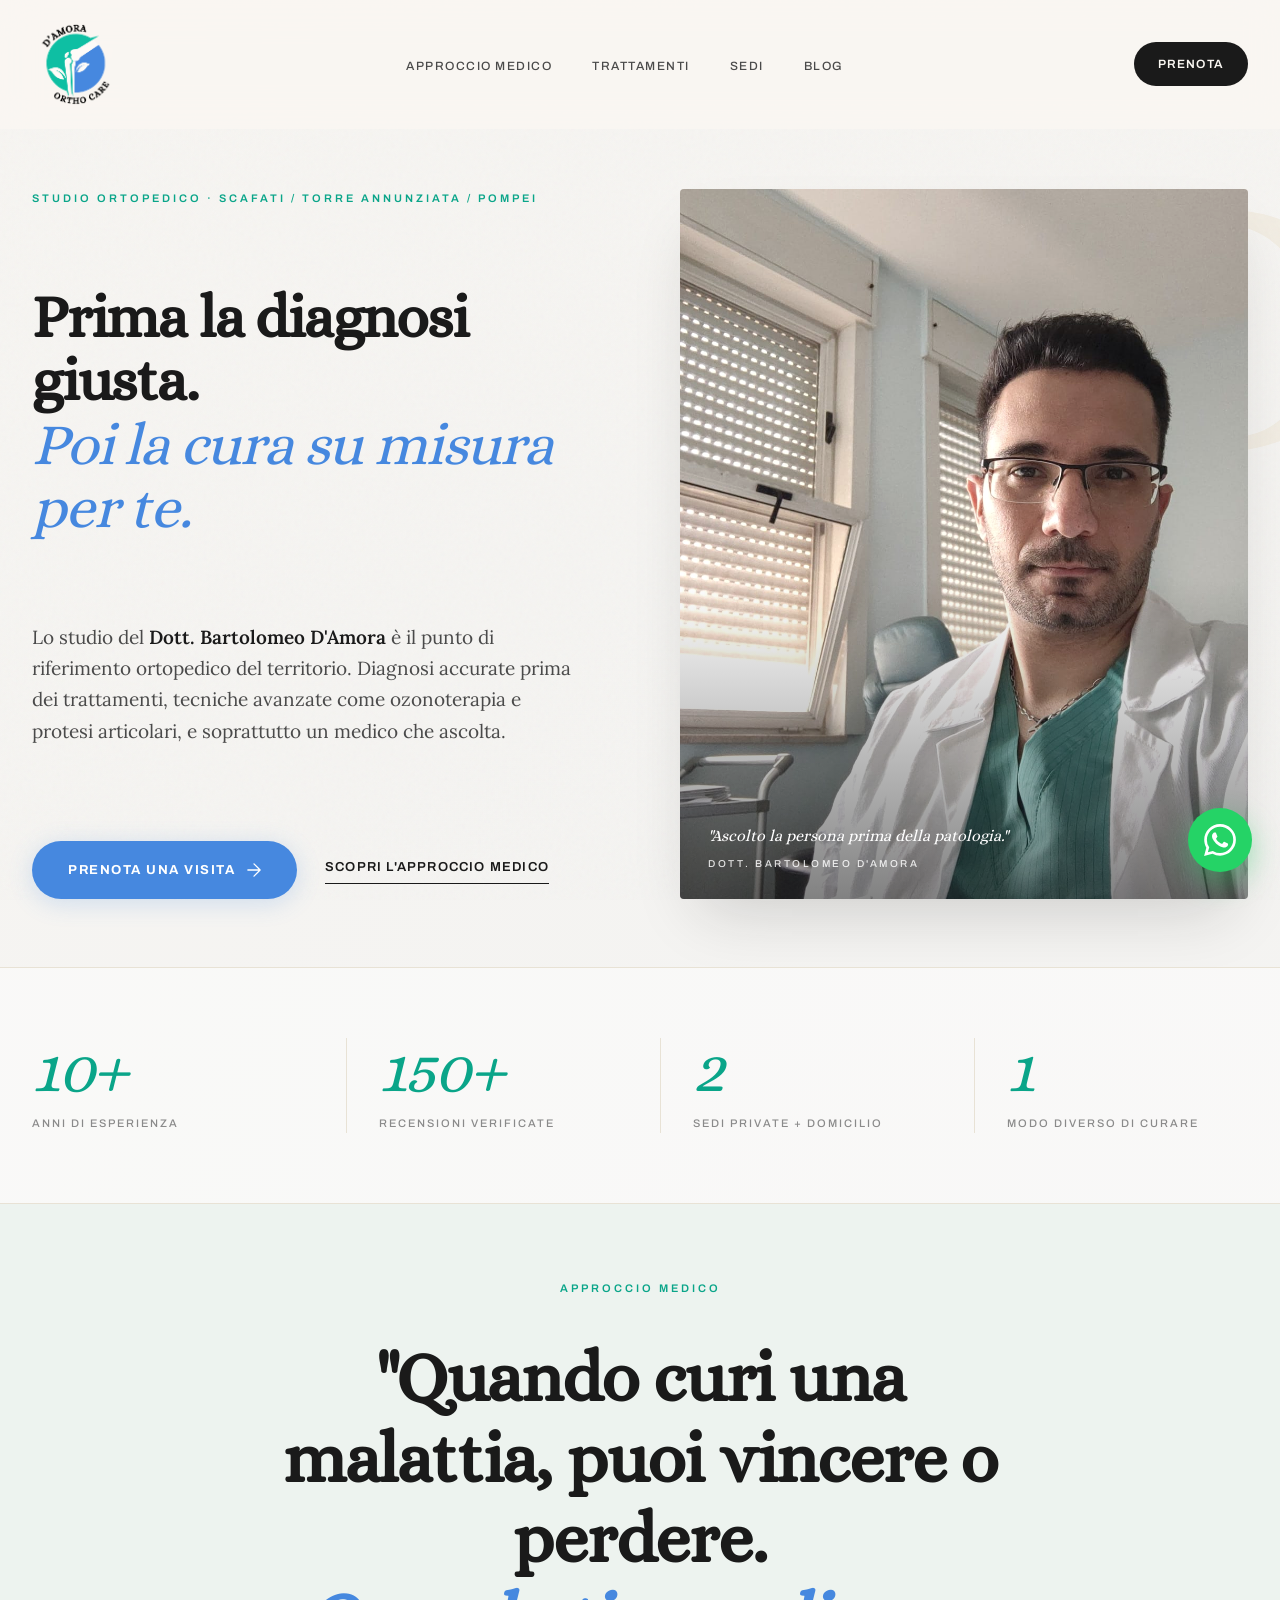
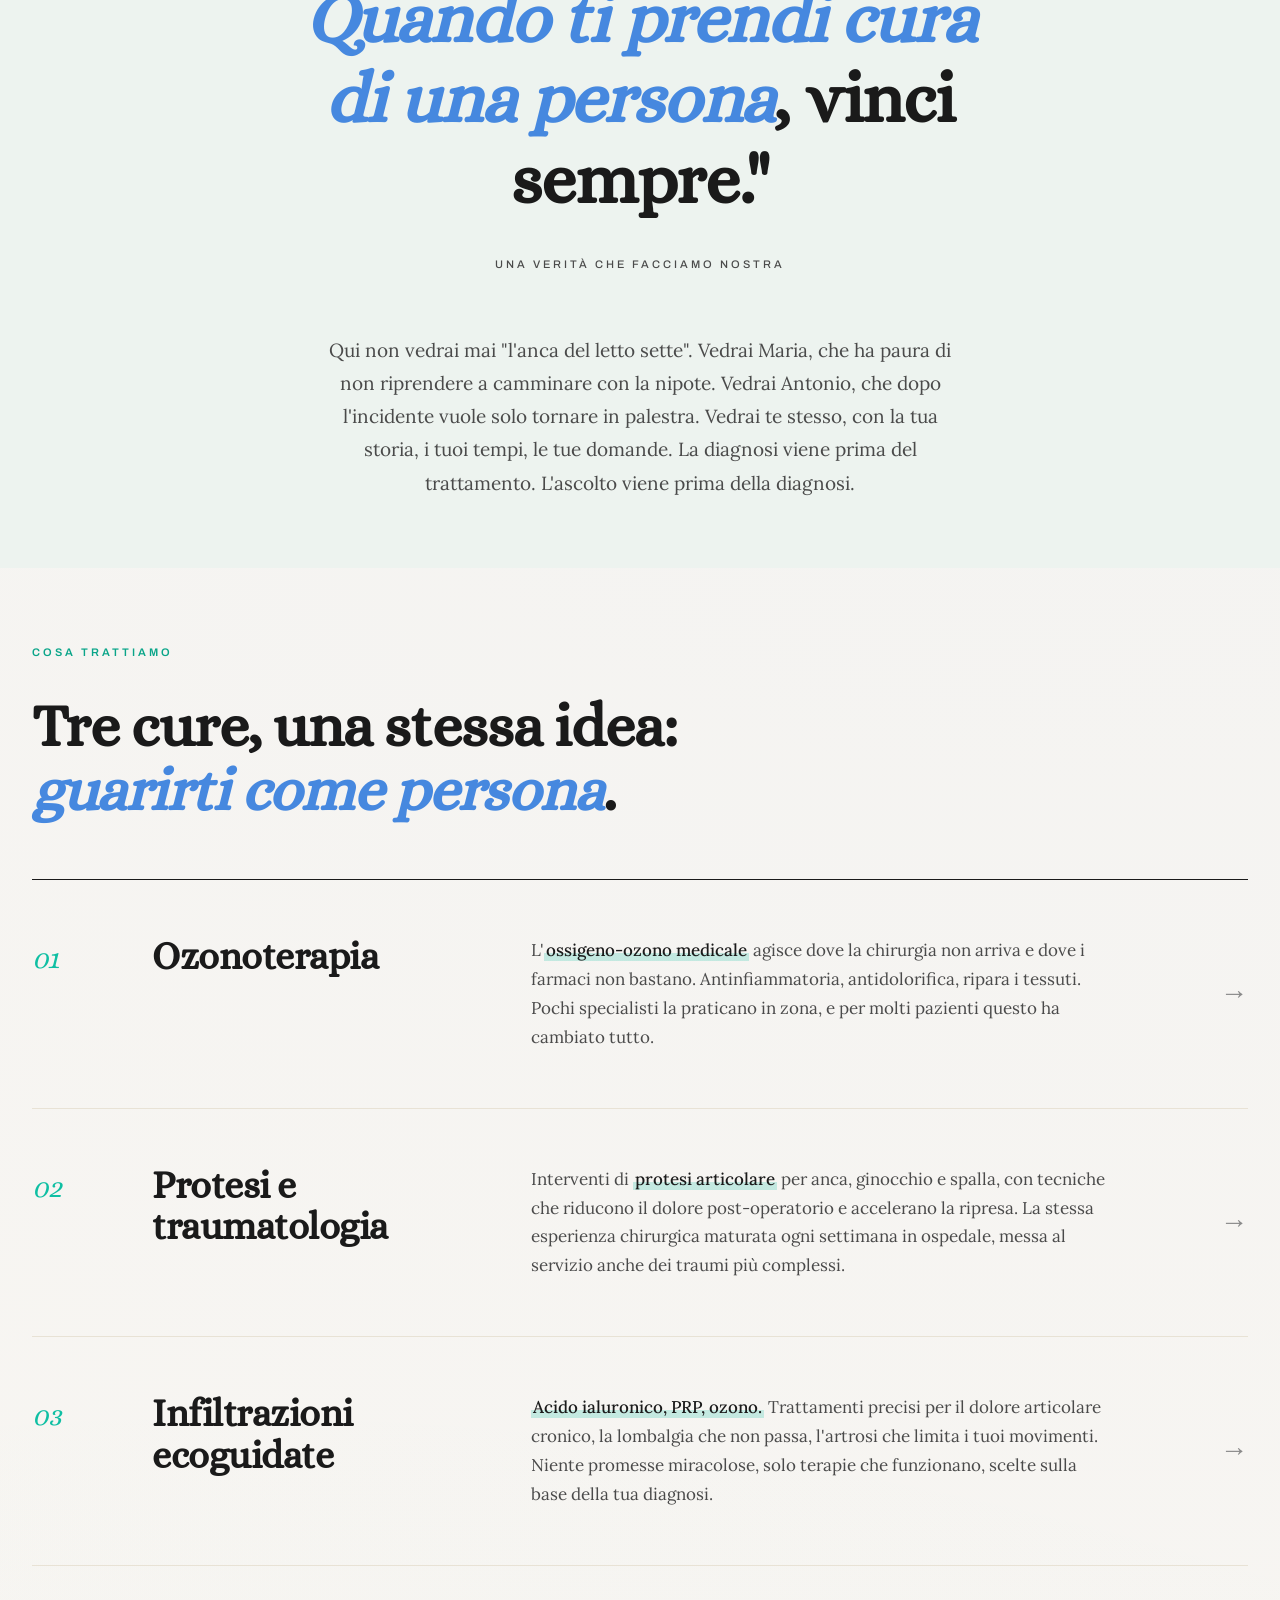
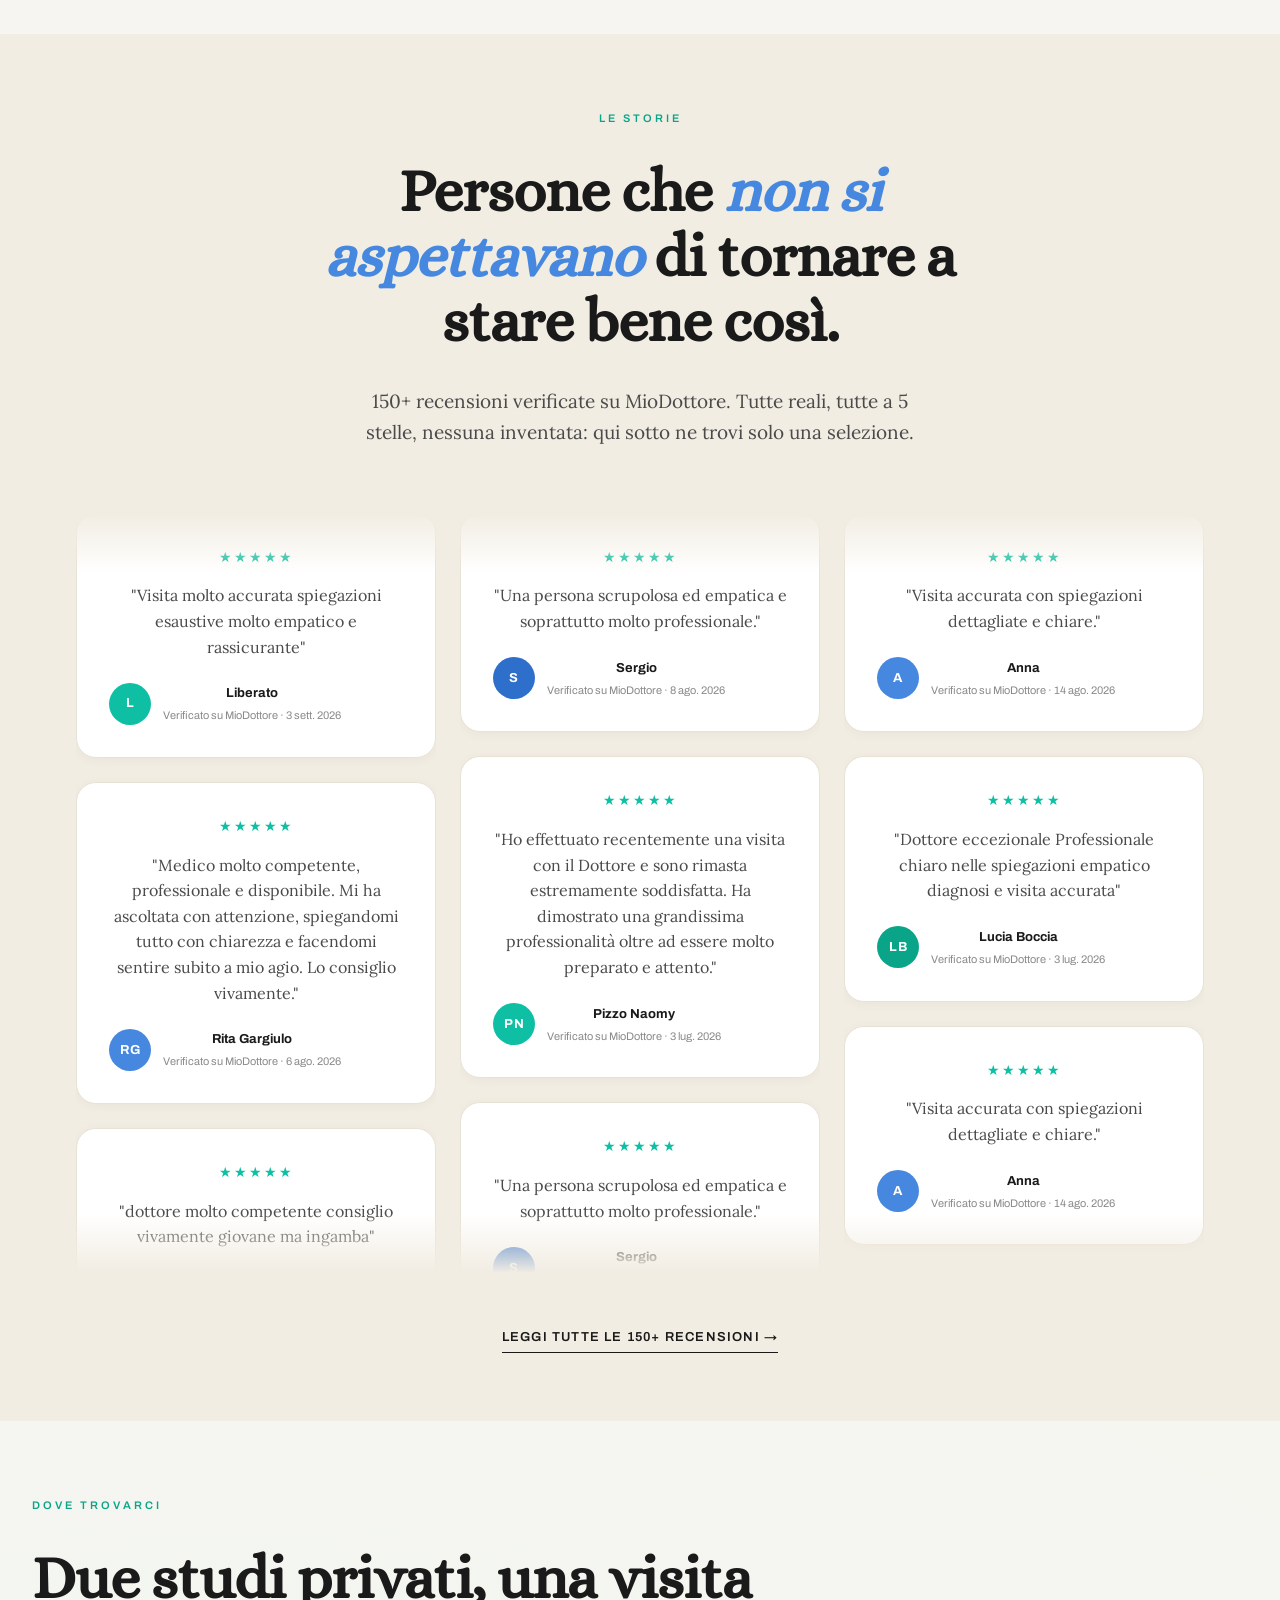
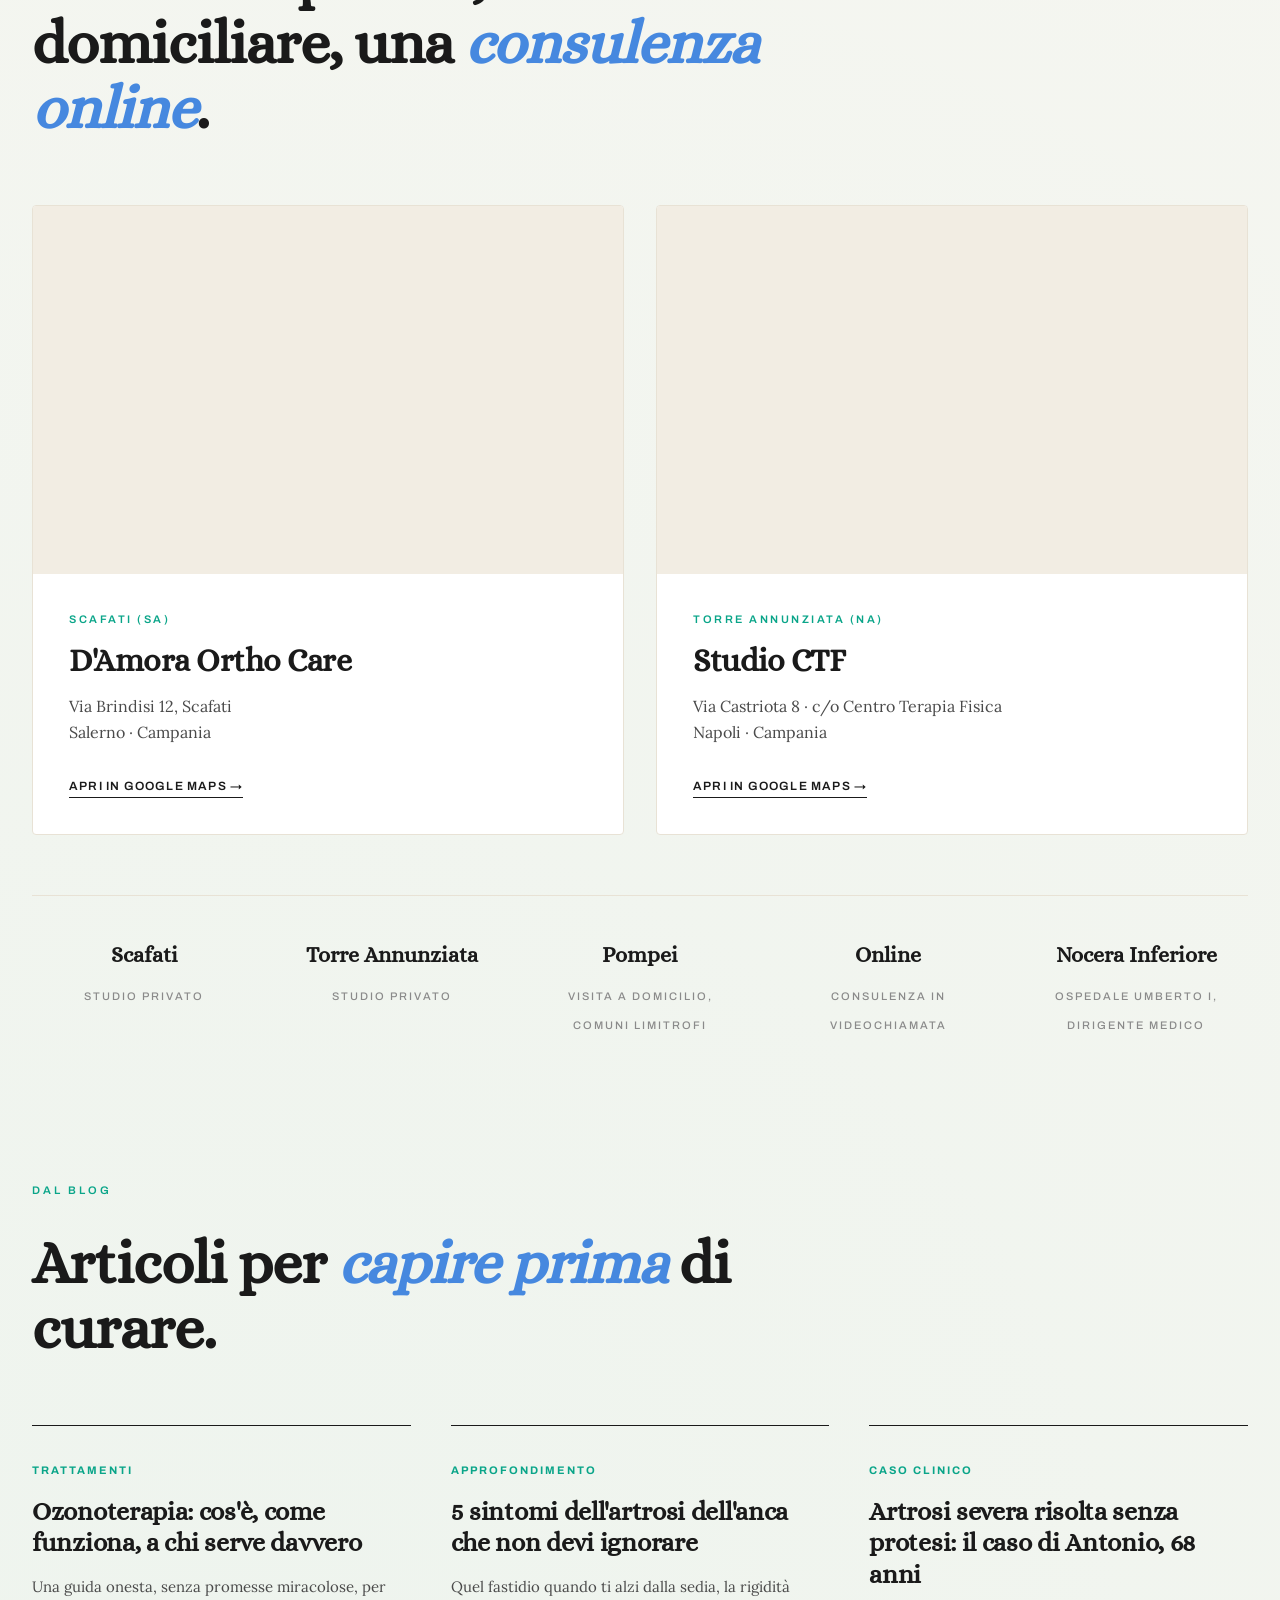
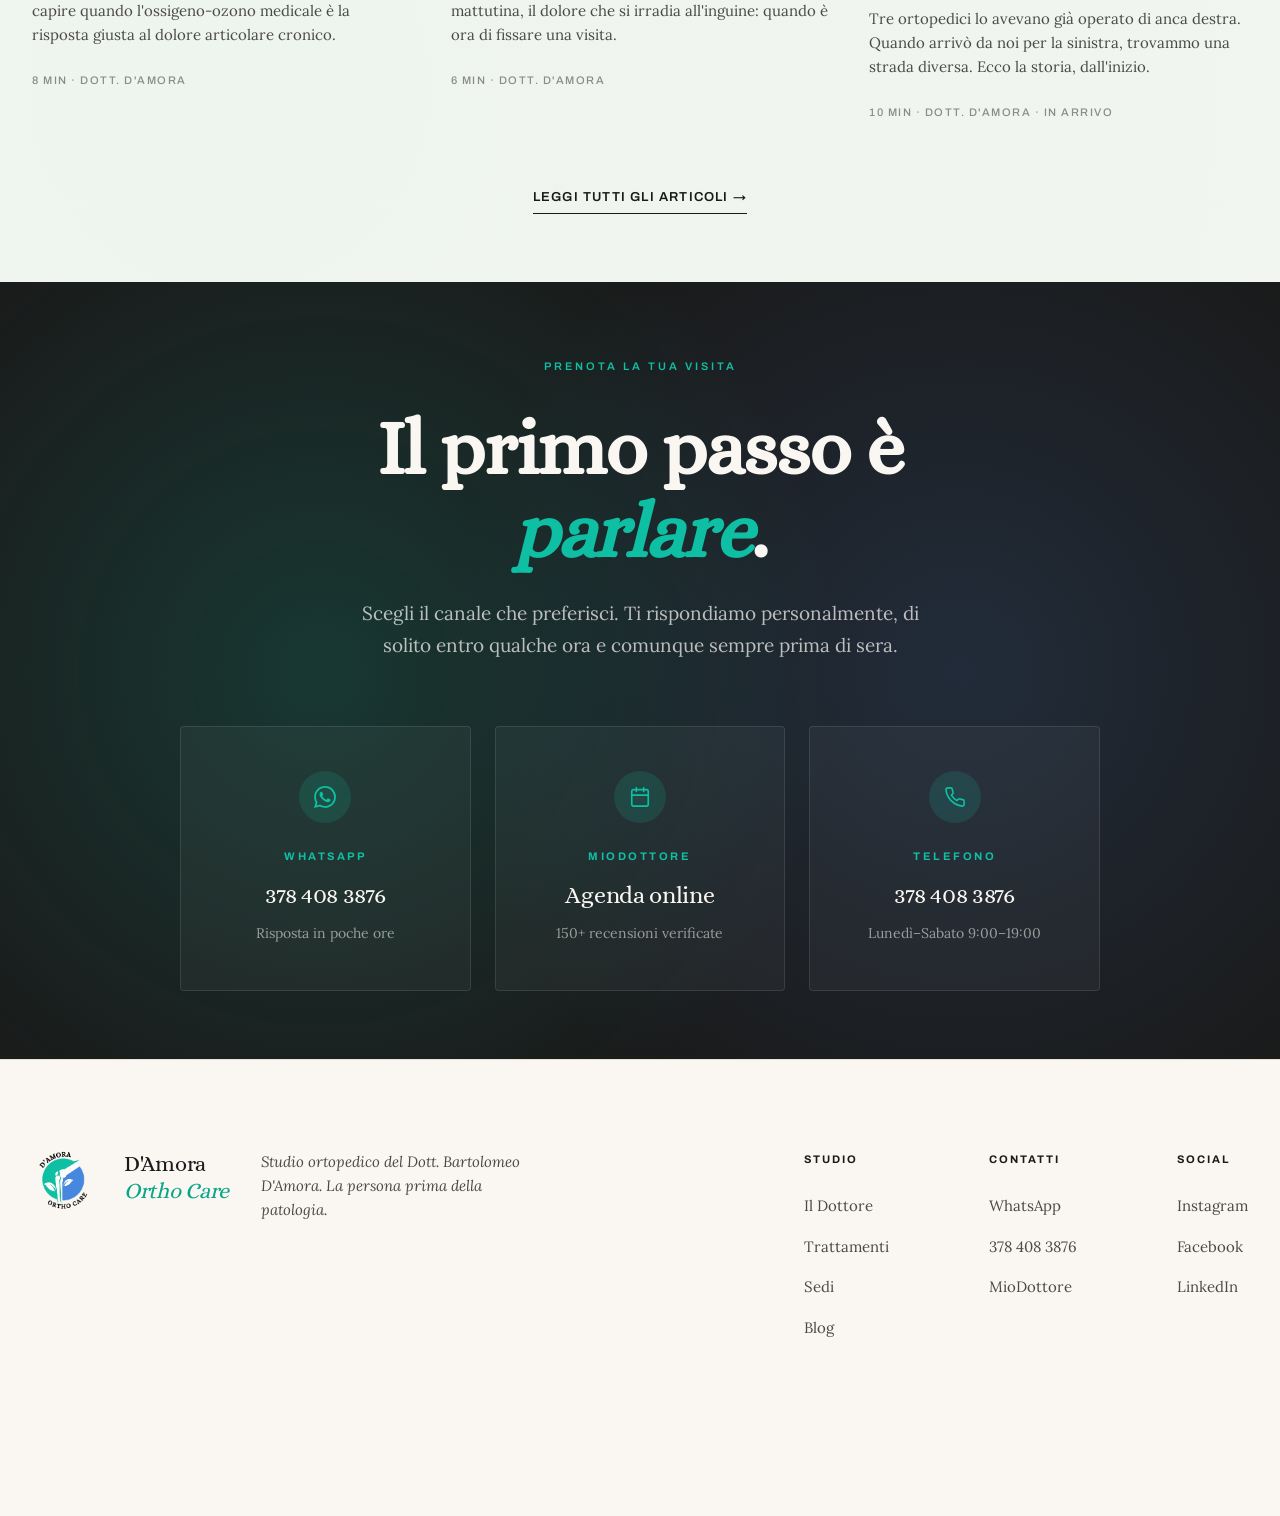
==== index.html @ 082de371 "Pubblica sito D'Amora Ortho Care" ====
<!DOCTYPE html>
<html lang="it">
<head>
<meta charset="UTF-8">
<meta name="viewport" content="width=device-width, initial-scale=1.0">
<title>D'Amora Ortho Care - Studio Ortopedico Dott. Bartolomeo D'Amora</title>
<meta name="description" content="Studio ortopedico del Dott. Bartolomeo D'Amora. Ozonoterapia, protesi articolari, traumatologia, infiltrazioni. Scafati, Torre Annunziata, Pompei. Prima la diagnosi giusta, poi la cura su misura per te.">
<link rel="icon" type="image/png" href="assets/logo.png">
<link rel="apple-touch-icon" href="assets/logo.png">
<link rel="preconnect" href="https://fonts.googleapis.com">
<link rel="preconnect" href="https://fonts.gstatic.com" crossorigin>
<link href="https://fonts.googleapis.com/css2?family=Alice&family=Archivo:wght@400;500;600;700;800&family=Lora:ital,wght@0,400;0,500;0,600;1,400;1,500&display=swap" rel="stylesheet">
<link rel="stylesheet" href="assets/style.css">
</head>
<body>

<!-- =============== NAVIGATION =============== -->
<nav class="nav" id="nav">
  <div class="nav-inner">
    <a href="#" class="brand">
      <img src="assets/logo.png" alt="D'Amora Ortho Care">
    </a>
    <ul class="nav-links">
      <li><a href="#filosofia">Approccio Medico</a></li>
      <li><a href="#trattamenti">Trattamenti</a></li>
      <li><a href="#sedi">Sedi</a></li>
      <li><a href="blog/index.html">Blog</a></li>
    </ul>
    <a href="#prenota" class="nav-cta">Prenota</a>
  </div>
</nav>

<!-- =============== HERO =============== -->
<section class="hero">
  <div class="hero-mark" aria-hidden="true">D</div>
  <div class="container">
    <div class="hero-grid">
      <div class="hero-content">
        <div class="kicker">Studio Ortopedico · Scafati / Torre Annunziata / Pompei</div>
        <h1 class="hero-claim">Prima la diagnosi giusta.<br><em>Poi la cura su misura<br>per te.</em></h1>
        <p class="hero-intro">Lo studio del <strong>Dott. Bartolomeo D'Amora</strong> è il punto di riferimento ortopedico del territorio. Diagnosi accurate prima dei trattamenti, tecniche avanzate come ozonoterapia e protesi articolari, e soprattutto un medico che ascolta.</p>
        <div class="hero-actions">
          <a href="#prenota" class="btn-primary">
            Prenota una visita
            <svg width="14" height="14" viewBox="0 0 16 16" fill="none" aria-hidden="true">
              <path d="M1 8h14M15 8l-7-7M15 8l-7 7" stroke="currentColor" stroke-width="1.5" stroke-linecap="round" stroke-linejoin="round"/>
            </svg>
          </a>
          <a href="#filosofia" class="btn-secondary">Scopri l'approccio medico</a>
        </div>
      </div>
      <div class="hero-portrait">
        <img src="assets/dottore.png" alt="Dott. Bartolomeo D'Amora" loading="eager">
        <div class="hero-portrait-caption">
          "Ascolto la persona prima della patologia."
          <small>Dott. Bartolomeo D'Amora</small>
        </div>
      </div>
    </div>
  </div>
</section>

<!-- =============== NUMBERS =============== -->
<div class="numbers">
  <div class="container">
    <div class="numbers-grid">
      <div class="number-item">
        <div class="number-value"><em>10+</em></div>
        <div class="number-label">Anni di esperienza</div>
      </div>
      <div class="number-item">
        <div class="number-value"><em>150+</em></div>
        <div class="number-label">Recensioni verificate</div>
      </div>
      <div class="number-item">
        <div class="number-value"><em>2</em></div>
        <div class="number-label">Sedi private + domicilio</div>
      </div>
      <div class="number-item">
        <div class="number-value"><em>1</em></div>
        <div class="number-label">Modo diverso di curare</div>
      </div>
    </div>
  </div>
</div>

<!-- =============== FILOSOFIA =============== -->
<section class="filosofia" id="filosofia">
  <div class="container">
    <div class="kicker">Approccio Medico</div>
    <h2 class="filosofia-quote">"Quando curi una malattia, puoi vincere o perdere.<br><em>Quando ti prendi cura di una persona</em>, vinci sempre."</h2>
    <div class="filosofia-attr">una verità che facciamo nostra</div>
    <p class="filosofia-text">Qui non vedrai mai "l'anca del letto sette". Vedrai Maria, che ha paura di non riprendere a camminare con la nipote. Vedrai Antonio, che dopo l'incidente vuole solo tornare in palestra. Vedrai te stesso, con la tua storia, i tuoi tempi, le tue domande. La diagnosi viene prima del trattamento. L'ascolto viene prima della diagnosi.</p>
  </div>
</section>

<!-- =============== TRATTAMENTI =============== -->
<section id="trattamenti">
  <div class="container">
    <div class="kicker">Cosa trattiamo</div>
    <h2 class="section-title">Tre cure, una stessa idea: <em>guarirti come persona</em>.</h2>

    <div class="treatments-list">
      <a href="#prenota" class="treatment-item">
        <div class="treatment-num">01</div>
        <h3 class="treatment-title">Ozonoterapia</h3>
        <div class="treatment-desc">L'<strong>ossigeno-ozono medicale</strong> agisce dove la chirurgia non arriva e dove i farmaci non bastano. Antinfiammatoria, antidolorifica, ripara i tessuti. Pochi specialisti la praticano in zona, e per molti pazienti questo ha cambiato tutto.</div>
        <div class="treatment-arrow">→</div>
      </a>
      <a href="#prenota" class="treatment-item">
        <div class="treatment-num">02</div>
        <h3 class="treatment-title">Protesi e traumatologia</h3>
        <div class="treatment-desc">Interventi di <strong>protesi articolare</strong> per anca, ginocchio e spalla, con tecniche che riducono il dolore post-operatorio e accelerano la ripresa. La stessa esperienza chirurgica maturata ogni settimana in ospedale, messa al servizio anche dei traumi più complessi.</div>
        <div class="treatment-arrow">→</div>
      </a>
      <a href="#prenota" class="treatment-item">
        <div class="treatment-num">03</div>
        <h3 class="treatment-title">Infiltrazioni ecoguidate</h3>
        <div class="treatment-desc"><strong>Acido ialuronico, PRP, ozono.</strong> Trattamenti precisi per il dolore articolare cronico, la lombalgia che non passa, l'artrosi che limita i tuoi movimenti. Niente promesse miracolose, solo terapie che funzionano, scelte sulla base della tua diagnosi.</div>
        <div class="treatment-arrow">→</div>
      </a>
    </div>
  </div>
</section>

<!-- =============== TESTIMONIANZE V2 =============== -->
<section class="testimonials-v2">
  <div class="container center">
    <div class="kicker">Le storie</div>
    <h2 class="section-title">Persone che <em>non si aspettavano</em> di tornare a stare bene così.</h2>
    <p class="hero-intro" style="max-width: 560px; margin-left: auto; margin-right: auto;">150+ recensioni verificate su MioDottore. Tutte reali, tutte a 5 stelle, nessuna inventata: qui sotto ne trovi solo una selezione.</p>

    <div class="testimonials-v2-grid">
      <div class="testimonial-column">
        <ul class="testimonial-track" style="--ttrack-duration: 32s; list-style: none; margin: 0; padding: 0;">
          <li class="testimonial-card-v2">
            <div class="testimonial-stars">★★★★★</div>
            <p>"Visita molto accurata spiegazioni esaustive molto empatico e rassicurante"</p>
            <div class="testimonial-card-v2-footer">
              <div class="testimonial-avatar-initials avatar-c1">L</div>
              <div>
                <div class="testimonial-card-v2-name">Liberato</div>
                <div class="testimonial-card-v2-meta">Verificato su MioDottore · 3 sett. 2026</div>
              </div>
            </div>
          </li>
          <li class="testimonial-card-v2">
            <div class="testimonial-stars">★★★★★</div>
            <p>"Medico molto competente, professionale e disponibile. Mi ha ascoltata con attenzione, spiegandomi tutto con chiarezza e facendomi sentire subito a mio agio. Lo consiglio vivamente."</p>
            <div class="testimonial-card-v2-footer">
              <div class="testimonial-avatar-initials avatar-c2">RG</div>
              <div>
                <div class="testimonial-card-v2-name">Rita Gargiulo</div>
                <div class="testimonial-card-v2-meta">Verificato su MioDottore · 6 ago. 2026</div>
              </div>
            </div>
          </li>
          <li class="testimonial-card-v2">
            <div class="testimonial-stars">★★★★★</div>
            <p>"dottore molto competente consiglio vivamente giovane ma ingamba"</p>
            <div class="testimonial-card-v2-footer">
              <div class="testimonial-avatar-initials avatar-c3">M</div>
              <div>
                <div class="testimonial-card-v2-name">Mario</div>
                <div class="testimonial-card-v2-meta">Verificato su MioDottore · 4 sett. 2026</div>
              </div>
            </div>
          </li>
          <!-- duplicato per il loop continuo -->
          <li class="testimonial-card-v2" aria-hidden="true">
            <div class="testimonial-stars">★★★★★</div>
            <p>"Visita molto accurata spiegazioni esaustive molto empatico e rassicurante"</p>
            <div class="testimonial-card-v2-footer">
              <div class="testimonial-avatar-initials avatar-c1">L</div>
              <div>
                <div class="testimonial-card-v2-name">Liberato</div>
                <div class="testimonial-card-v2-meta">Verificato su MioDottore · 3 sett. 2026</div>
              </div>
            </div>
          </li>
          <li class="testimonial-card-v2" aria-hidden="true">
            <div class="testimonial-stars">★★★★★</div>
            <p>"Medico molto competente, professionale e disponibile. Mi ha ascoltata con attenzione, spiegandomi tutto con chiarezza e facendomi sentire subito a mio agio. Lo consiglio vivamente."</p>
            <div class="testimonial-card-v2-footer">
              <div class="testimonial-avatar-initials avatar-c2">RG</div>
              <div>
                <div class="testimonial-card-v2-name">Rita Gargiulo</div>
                <div class="testimonial-card-v2-meta">Verificato su MioDottore · 6 ago. 2026</div>
              </div>
            </div>
          </li>
          <li class="testimonial-card-v2" aria-hidden="true">
            <div class="testimonial-stars">★★★★★</div>
            <p>"dottore molto competente consiglio vivamente giovane ma ingamba"</p>
            <div class="testimonial-card-v2-footer">
              <div class="testimonial-avatar-initials avatar-c3">M</div>
              <div>
                <div class="testimonial-card-v2-name">Mario</div>
                <div class="testimonial-card-v2-meta">Verificato su MioDottore · 4 sett. 2026</div>
              </div>
            </div>
          </li>
        </ul>
      </div>

      <div class="testimonial-column">
        <ul class="testimonial-track" style="--ttrack-duration: 26s; list-style: none; margin: 0; padding: 0;">
          <li class="testimonial-card-v2">
            <div class="testimonial-stars">★★★★★</div>
            <p>"Una persona scrupolosa ed empatica e soprattutto molto professionale."</p>
            <div class="testimonial-card-v2-footer">
              <div class="testimonial-avatar-initials avatar-c4">S</div>
              <div>
                <div class="testimonial-card-v2-name">Sergio</div>
                <div class="testimonial-card-v2-meta">Verificato su MioDottore · 8 ago. 2026</div>
              </div>
            </div>
          </li>
          <li class="testimonial-card-v2">
            <div class="testimonial-stars">★★★★★</div>
            <p>"Ho effettuato recentemente una visita con il Dottore e sono rimasta estremamente soddisfatta. Ha dimostrato una grandissima professionalità oltre ad essere molto preparato e attento."</p>
            <div class="testimonial-card-v2-footer">
              <div class="testimonial-avatar-initials avatar-c1">PN</div>
              <div>
                <div class="testimonial-card-v2-name">Pizzo Naomy</div>
                <div class="testimonial-card-v2-meta">Verificato su MioDottore · 3 lug. 2026</div>
              </div>
            </div>
          </li>
          <li class="testimonial-card-v2" aria-hidden="true">
            <div class="testimonial-stars">★★★★★</div>
            <p>"Una persona scrupolosa ed empatica e soprattutto molto professionale."</p>
            <div class="testimonial-card-v2-footer">
              <div class="testimonial-avatar-initials avatar-c4">S</div>
              <div>
                <div class="testimonial-card-v2-name">Sergio</div>
                <div class="testimonial-card-v2-meta">Verificato su MioDottore · 8 ago. 2026</div>
              </div>
            </div>
          </li>
          <li class="testimonial-card-v2" aria-hidden="true">
            <div class="testimonial-stars">★★★★★</div>
            <p>"Ho effettuato recentemente una visita con il Dottore e sono rimasta estremamente soddisfatta. Ha dimostrato una grandissima professionalità oltre ad essere molto preparato e attento."</p>
            <div class="testimonial-card-v2-footer">
              <div class="testimonial-avatar-initials avatar-c1">PN</div>
              <div>
                <div class="testimonial-card-v2-name">Pizzo Naomy</div>
                <div class="testimonial-card-v2-meta">Verificato su MioDottore · 3 lug. 2026</div>
              </div>
            </div>
          </li>
        </ul>
      </div>

      <div class="testimonial-column">
        <ul class="testimonial-track" style="--ttrack-duration: 29s; list-style: none; margin: 0; padding: 0;">
          <li class="testimonial-card-v2">
            <div class="testimonial-stars">★★★★★</div>
            <p>"Visita accurata con spiegazioni dettagliate e chiare."</p>
            <div class="testimonial-card-v2-footer">
              <div class="testimonial-avatar-initials avatar-c2">A</div>
              <div>
                <div class="testimonial-card-v2-name">Anna</div>
                <div class="testimonial-card-v2-meta">Verificato su MioDottore · 14 ago. 2026</div>
              </div>
            </div>
          </li>
          <li class="testimonial-card-v2">
            <div class="testimonial-stars">★★★★★</div>
            <p>"Dottore eccezionale Professionale chiaro nelle spiegazioni empatico diagnosi e visita accurata"</p>
            <div class="testimonial-card-v2-footer">
              <div class="testimonial-avatar-initials avatar-c3">LB</div>
              <div>
                <div class="testimonial-card-v2-name">Lucia Boccia</div>
                <div class="testimonial-card-v2-meta">Verificato su MioDottore · 3 lug. 2026</div>
              </div>
            </div>
          </li>
          <li class="testimonial-card-v2" aria-hidden="true">
            <div class="testimonial-stars">★★★★★</div>
            <p>"Visita accurata con spiegazioni dettagliate e chiare."</p>
            <div class="testimonial-card-v2-footer">
              <div class="testimonial-avatar-initials avatar-c2">A</div>
              <div>
                <div class="testimonial-card-v2-name">Anna</div>
                <div class="testimonial-card-v2-meta">Verificato su MioDottore · 14 ago. 2026</div>
              </div>
            </div>
          </li>
          <li class="testimonial-card-v2" aria-hidden="true">
            <div class="testimonial-stars">★★★★★</div>
            <p>"Dottore eccezionale Professionale chiaro nelle spiegazioni empatico diagnosi e visita accurata"</p>
            <div class="testimonial-card-v2-footer">
              <div class="testimonial-avatar-initials avatar-c3">LB</div>
              <div>
                <div class="testimonial-card-v2-name">Lucia Boccia</div>
                <div class="testimonial-card-v2-meta">Verificato su MioDottore · 3 lug. 2026</div>
              </div>
            </div>
          </li>
        </ul>
      </div>
    </div>

    <div class="testimonials-v2-cta">
      <a href="https://www.miodottore.it/bartolomeo-d-amora/ortopedico" class="btn-secondary" target="_blank" rel="noopener">Leggi tutte le 150+ recensioni →</a>
    </div>
  </div>
</section>

<!-- =============== SEDI =============== -->
<section id="sedi">
  <div class="container">
    <div class="kicker">Dove trovarci</div>
    <h2 class="section-title">Due studi privati, una visita domiciliare, una <em>consulenza online</em>.</h2>

    <div class="sedi-grid">
      <div class="sede-card">
        <div class="sede-map">
          <iframe src="https://www.google.com/maps?q=Via+Brindisi+12,+Scafati+SA&output=embed" loading="lazy" referrerpolicy="no-referrer-when-downgrade"></iframe>
        </div>
        <div class="sede-content">
          <div class="sede-city">Scafati (SA)</div>
          <h3 class="sede-name">D'Amora Ortho Care</h3>
          <p class="sede-address">Via Brindisi 12, Scafati<br>Salerno · Campania</p>
          <a href="https://www.google.com/maps/search/?api=1&query=Via+Brindisi+12+Scafati" target="_blank" rel="noopener" class="sede-link">Apri in Google Maps →</a>
        </div>
      </div>

      <div class="sede-card">
        <div class="sede-map">
          <iframe src="https://www.google.com/maps?q=Via+Castriota+8,+Torre+Annunziata+NA&output=embed" loading="lazy" referrerpolicy="no-referrer-when-downgrade"></iframe>
        </div>
        <div class="sede-content">
          <div class="sede-city">Torre Annunziata (NA)</div>
          <h3 class="sede-name">Studio CTF</h3>
          <p class="sede-address">Via Castriota 8 · c/o Centro Terapia Fisica<br>Napoli · Campania</p>
          <a href="https://www.google.com/maps/search/?api=1&query=Via+Castriota+8+Torre+Annunziata" target="_blank" rel="noopener" class="sede-link">Apri in Google Maps →</a>
        </div>
      </div>
    </div>

    <div class="sedi-extra">
      <div class="sedi-extra-item">
        <strong>Scafati</strong>
        <span>Studio privato</span>
      </div>
      <div class="sedi-extra-item">
        <strong>Torre Annunziata</strong>
        <span>Studio privato</span>
      </div>
      <div class="sedi-extra-item">
        <strong>Pompei</strong>
        <span>Visita a domicilio,<br>comuni limitrofi</span>
      </div>
      <div class="sedi-extra-item">
        <strong>Online</strong>
        <span>Consulenza in videochiamata</span>
      </div>
      <div class="sedi-extra-item">
        <strong>Nocera Inferiore</strong>
        <span>Ospedale Umberto I,<br>dirigente medico</span>
      </div>
    </div>
  </div>
</section>

<!-- =============== BLOG =============== -->
<section id="blog">
  <div class="container">
    <div class="kicker">Dal blog</div>
    <h2 class="section-title">Articoli per <em>capire prima</em> di curare.</h2>

    <div class="blog-grid">
      <a href="blog/ozonoterapia-cosa-e-come-funziona.html" class="blog-card">
        <div class="blog-tag">Trattamenti</div>
        <h3 class="blog-title">Ozonoterapia: cos'è, come funziona, a chi serve davvero</h3>
        <p class="blog-excerpt">Una guida onesta, senza promesse miracolose, per capire quando l'ossigeno-ozono medicale è la risposta giusta al dolore articolare cronico.</p>
        <div class="blog-meta">8 min · Dott. D'Amora</div>
      </a>
      <a href="blog/5-sintomi-artrosi-anca-non-ignorare.html" class="blog-card">
        <div class="blog-tag">Approfondimento</div>
        <h3 class="blog-title">5 sintomi dell'artrosi dell'anca che non devi ignorare</h3>
        <p class="blog-excerpt">Quel fastidio quando ti alzi dalla sedia, la rigidità mattutina, il dolore che si irradia all'inguine: quando è ora di fissare una visita.</p>
        <div class="blog-meta">6 min · Dott. D'Amora</div>
      </a>
      <a href="blog/index.html" class="blog-card">
        <div class="blog-tag">Caso clinico</div>
        <h3 class="blog-title">Artrosi severa risolta senza protesi: il caso di Antonio, 68 anni</h3>
        <p class="blog-excerpt">Tre ortopedici lo avevano già operato di anca destra. Quando arrivò da noi per la sinistra, trovammo una strada diversa. Ecco la storia, dall'inizio.</p>
        <div class="blog-meta">10 min · Dott. D'Amora · in arrivo</div>
      </a>
    </div>

    <div class="blog-cta">
      <a href="blog/index.html" class="btn-secondary">Leggi tutti gli articoli →</a>
    </div>
  </div>
</section>

<!-- =============== PRENOTA =============== -->
<section class="prenota" id="prenota">
  <div class="container">
    <div class="kicker">Prenota la tua visita</div>
    <h2 class="prenota-title">Il primo passo è <em>parlare</em>.</h2>
    <p class="prenota-sub">Scegli il canale che preferisci. Ti rispondiamo personalmente, di solito entro qualche ora e comunque sempre prima di sera.</p>

    <div class="contact-options">
      <a href="https://wa.me/393784083876" class="contact-option" target="_blank" rel="noopener">
        <div class="contact-icon">
          <svg width="22" height="22" viewBox="0 0 24 24" fill="currentColor" aria-hidden="true"><path d="M17.472 14.382c-.297-.149-1.758-.867-2.03-.967-.273-.099-.471-.148-.67.15-.197.297-.767.966-.94 1.164-.173.199-.347.223-.644.075-.297-.15-1.255-.463-2.39-1.475-.883-.788-1.48-1.761-1.653-2.059-.173-.297-.018-.458.13-.606.134-.133.298-.347.446-.52.149-.174.198-.298.298-.497.099-.198.05-.371-.025-.52-.075-.149-.669-1.612-.916-2.207-.242-.579-.487-.5-.669-.51-.173-.008-.371-.01-.57-.01-.198 0-.52.074-.792.372-.272.297-1.04 1.016-1.04 2.479 0 1.462 1.065 2.875 1.213 3.074.149.198 2.096 3.2 5.077 4.487.709.306 1.262.489 1.694.625.712.227 1.36.195 1.871.118.571-.085 1.758-.719 2.006-1.413.248-.694.248-1.289.173-1.413-.074-.124-.272-.198-.57-.347m-5.421 7.403h-.004a9.87 9.87 0 01-5.031-1.378l-.361-.214-3.741.982.998-3.648-.235-.374a9.86 9.86 0 01-1.51-5.26c.001-5.45 4.436-9.884 9.888-9.884 2.64 0 5.122 1.03 6.988 2.898a9.825 9.825 0 012.893 6.994c-.003 5.45-4.437 9.884-9.885 9.884m8.413-18.297A11.815 11.815 0 0012.05 0C5.495 0 .16 5.335.157 11.892c0 2.096.547 4.142 1.588 5.945L.057 24l6.305-1.654a11.882 11.882 0 005.683 1.448h.005c6.554 0 11.89-5.335 11.893-11.893a11.821 11.821 0 00-3.48-8.413"/></svg>
        </div>
        <div class="contact-label">WhatsApp</div>
        <div class="contact-value">378 408 3876</div>
        <div class="contact-meta">Risposta in poche ore</div>
      </a>

      <a href="https://www.miodottore.it/bartolomeo-d-amora/ortopedico" class="contact-option" target="_blank" rel="noopener">
        <div class="contact-icon">
          <svg width="22" height="22" viewBox="0 0 24 24" fill="none" stroke="currentColor" stroke-width="1.8" stroke-linecap="round" stroke-linejoin="round" aria-hidden="true"><rect x="3" y="4" width="18" height="18" rx="2"/><line x1="16" y1="2" x2="16" y2="6"/><line x1="8" y1="2" x2="8" y2="6"/><line x1="3" y1="10" x2="21" y2="10"/></svg>
        </div>
        <div class="contact-label">MioDottore</div>
        <div class="contact-value">Agenda online</div>
        <div class="contact-meta">150+ recensioni verificate</div>
      </a>

      <a href="tel:+393784083876" class="contact-option">
        <div class="contact-icon">
          <svg width="22" height="22" viewBox="0 0 24 24" fill="none" stroke="currentColor" stroke-width="1.8" stroke-linecap="round" stroke-linejoin="round" aria-hidden="true"><path d="M22 16.92v3a2 2 0 01-2.18 2 19.79 19.79 0 01-8.63-3.07 19.5 19.5 0 01-6-6 19.79 19.79 0 01-3.07-8.67A2 2 0 014.11 2h3a2 2 0 012 1.72c.127.96.361 1.903.7 2.81a2 2 0 01-.45 2.11L8.09 9.91a16 16 0 006 6l1.27-1.27a2 2 0 012.11-.45c.907.339 1.85.573 2.81.7A2 2 0 0122 16.92z"/></svg>
        </div>
        <div class="contact-label">Telefono</div>
        <div class="contact-value">378 408 3876</div>
        <div class="contact-meta">Lunedì–Sabato 9:00–19:00</div>
      </a>
    </div>
  </div>
</section>

<!-- =============== FOOTER =============== -->
<footer>
  <div class="container">
    <div class="footer-grid">
      <div class="footer-brand-col">
        <div class="footer-brand-row">
          <img src="assets/logo.png" alt="D'Amora Ortho Care">
          <div class="footer-brand">D'Amora<br><em>Ortho Care</em></div>
          <p class="footer-tagline">Studio ortopedico del Dott. Bartolomeo D'Amora. La persona prima della patologia.</p>
        </div>
      </div>
      <div class="footer-nav">
        <div class="footer-col">
          <h4>Studio</h4>
          <ul>
            <li><a href="#">Il Dottore</a></li>
            <li><a href="#trattamenti">Trattamenti</a></li>
            <li><a href="#sedi">Sedi</a></li>
            <li><a href="blog/index.html">Blog</a></li>
          </ul>
        </div>
        <div class="footer-col">
          <h4>Contatti</h4>
          <ul>
            <li><a href="https://wa.me/393784083876">WhatsApp</a></li>
            <li><a href="tel:+393784083876">378 408 3876</a></li>
            <li><a href="https://www.miodottore.it/bartolomeo-d-amora/ortopedico">MioDottore</a></li>
          </ul>
        </div>
        <div class="footer-col">
          <h4>Social</h4>
          <ul>
            <li><a href="https://instagram.com/ortopedico_damora">Instagram</a></li>
            <li><a href="#">Facebook</a></li>
            <li><a href="https://linkedin.com/in/bartolomeo-d-amora-4a7528174">LinkedIn</a></li>
          </ul>
        </div>
      </div>
    </div>
    <div class="footer-bottom">
      <div>© 2026 Dott. Bartolomeo D'Amora · Tutti i diritti riservati</div>
      <div class="footer-legal">
        <a href="#">Privacy</a>
        <a href="#">Cookie</a>
        <a href="#">Note legali</a>
      </div>
    </div>
  </div>
</footer>

<!-- =============== WHATSAPP FLOATING =============== -->
<a href="https://wa.me/393784083876" class="whatsapp-float" aria-label="Contattaci su WhatsApp" target="_blank" rel="noopener">
  <svg width="32" height="32" viewBox="0 0 24 24" fill="white" aria-hidden="true"><path d="M17.472 14.382c-.297-.149-1.758-.867-2.03-.967-.273-.099-.471-.148-.67.15-.197.297-.767.966-.94 1.164-.173.199-.347.223-.644.075-.297-.15-1.255-.463-2.39-1.475-.883-.788-1.48-1.761-1.653-2.059-.173-.297-.018-.458.13-.606.134-.133.298-.347.446-.52.149-.174.198-.298.298-.497.099-.198.05-.371-.025-.52-.075-.149-.669-1.612-.916-2.207-.242-.579-.487-.5-.669-.51-.173-.008-.371-.01-.57-.01-.198 0-.52.074-.792.372-.272.297-1.04 1.016-1.04 2.479 0 1.462 1.065 2.875 1.213 3.074.149.198 2.096 3.2 5.077 4.487.709.306 1.262.489 1.694.625.712.227 1.36.195 1.871.118.571-.085 1.758-.719 2.006-1.413.248-.694.248-1.289.173-1.413-.074-.124-.272-.198-.57-.347m-5.421 7.403h-.004a9.87 9.87 0 01-5.031-1.378l-.361-.214-3.741.982.998-3.648-.235-.374a9.86 9.86 0 01-1.51-5.26c.001-5.45 4.436-9.884 9.888-9.884 2.64 0 5.122 1.03 6.988 2.898a9.825 9.825 0 012.893 6.994c-.003 5.45-4.437 9.884-9.885 9.884m8.413-18.297A11.815 11.815 0 0012.05 0C5.495 0 .16 5.335.157 11.892c0 2.096.547 4.142 1.588 5.945L.057 24l6.305-1.654a11.882 11.882 0 005.683 1.448h.005c6.554 0 11.89-5.335 11.893-11.893a11.821 11.821 0 00-3.48-8.413"/></svg>
  <span class="whatsapp-tooltip">Scrivici su WhatsApp</span>
</a>

<script>
(function() {
  // --- Sticky nav border on scroll ---
  const nav = document.getElementById('nav');
  const onScroll = () => {
    if (window.scrollY > 24) nav.classList.add('scrolled');
    else nav.classList.remove('scrolled');
  };
  window.addEventListener('scroll', onScroll, { passive: true });
  onScroll();

  // --- Scroll fade-up animation ---
  const animatedElements = document.querySelectorAll(
    '.hero-content > *, .hero-portrait, .number-item, .filosofia > .container > *, ' +
    '#trattamenti > .container > *, .treatment-item, ' +
    '.testimonials-v2 > .container > *, ' +
    '#sedi > .container > *, .sede-card, .sedi-extra-item, ' +
    '#blog > .container > *, .blog-card, ' +
    '.prenota > .container > *, .contact-option, ' +
    'footer > .container > *'
  );

  animatedElements.forEach((el, i) => {
    el.classList.add('fade-up');
    el.style.transitionDelay = `${Math.min((i % 6) * 70, 360)}ms`;
  });

  if ('IntersectionObserver' in window) {
    const observer = new IntersectionObserver((entries) => {
      entries.forEach(entry => {
        if (entry.isIntersecting) {
          entry.target.classList.add('in-view');
          observer.unobserve(entry.target);
        }
      });
    }, { threshold: 0.12, rootMargin: '0px 0px -60px 0px' });

    animatedElements.forEach(el => observer.observe(el));
  } else {
    animatedElements.forEach(el => el.classList.add('in-view'));
  }

  // --- Hide WhatsApp float near the footer (avoids overlapping footer links) ---
  const waFloat = document.querySelector('.whatsapp-float');
  const footerEl = document.querySelector('footer');
  if (waFloat && footerEl && 'IntersectionObserver' in window) {
    const footerObserver = new IntersectionObserver((entries) => {
      entries.forEach(entry => waFloat.classList.toggle('whatsapp-hide', entry.isIntersecting));
    }, { threshold: 0.01 });
    footerObserver.observe(footerEl);
  }
})();
</script>
</body>
</html>
---- assets/style.css ----
/* =========================================
   D'AMORA ORTHO CARE — DESIGN SYSTEM
   Aesthetic: Editorial Medical Boutique
   Refs: bbang.it (whitespace) + claudiacirillo.it (warmth)
   Type: Alice (display) · Archivo (sub for Agrandir) · Lora (body)
   Condiviso da tutte le pagine del sito (home, blog, articoli)
   ========================================= */

:root {
  /* Warm neutrals */
  --paper: #FAF7F2;
  --paper-deep: #F2EDE3;
  --white: #FFFFFF;
  --sage: #EDF3EF;
  --line: #E8E2D5;

  /* Brand colors */
  --teal: #0FBFA3;
  --teal-deep: #0AA589;
  --blue: #4688DF;
  --blue-deep: #2E6FCC;

  /* Ink scale */
  --ink: #1A1A1A;
  --ink-soft: #4A4A4A;
  --ink-faded: #8A8A8A;

  /* Type stack */
  --font-display: 'Alice', 'Cormorant Garamond', Georgia, serif;
  --font-sans: 'Archivo', 'Helvetica Neue', system-ui, sans-serif;
  --font-body: 'Lora', Georgia, serif;

  /* Layout */
  --container: 1280px;
  --section-y: 68px;
  --gutter: 32px;
}

* { margin: 0; padding: 0; box-sizing: border-box; }

html { scroll-behavior: smooth; }

body {
  background: var(--paper);
  color: var(--ink);
  font-family: var(--font-body);
  font-size: 17px;
  line-height: 1.7;
  -webkit-font-smoothing: antialiased;
  text-rendering: optimizeLegibility;
  background-image:
    radial-gradient(circle at 18% 82%, rgba(15, 191, 163, 0.05), transparent 55%),
    radial-gradient(circle at 82% 18%, rgba(70, 136, 223, 0.04), transparent 50%);
  overflow-x: hidden;
}

/* Subtle paper grain */
body::before {
  content: '';
  position: fixed;
  inset: 0;
  pointer-events: none;
  z-index: 1;
  opacity: 0.5;
  mix-blend-mode: multiply;
  background-image: url("data:image/svg+xml,%3Csvg viewBox='0 0 240 240' xmlns='http://www.w3.org/2000/svg'%3E%3Cfilter id='n'%3E%3CfeTurbulence type='fractalNoise' baseFrequency='0.9' numOctaves='3' stitchTiles='stitch'/%3E%3C/filter%3E%3Crect width='100%25' height='100%25' filter='url(%23n)' opacity='0.06'/%3E%3C/svg%3E");
}

.container {
  max-width: var(--container);
  margin: 0 auto;
  padding: 0 var(--gutter);
  position: relative;
}

/* ============================
   NAV
============================ */
.nav {
  position: sticky;
  top: 0;
  z-index: 100;
  backdrop-filter: blur(18px);
  -webkit-backdrop-filter: blur(18px);
  background: rgba(250, 247, 242, 0.82);
  border-bottom: 1px solid transparent;
  transition: border-color 0.3s ease, background 0.3s ease;
}
.nav.scrolled {
  border-bottom-color: var(--line);
}

.nav-inner {
  display: flex;
  align-items: center;
  justify-content: space-between;
  padding: 22px var(--gutter);
  max-width: var(--container);
  margin: 0 auto;
}

.brand {
  display: flex;
  align-items: center;
  text-decoration: none;
  color: var(--ink);
}
.brand img {
  height: 84px;
  width: auto;
  display: block;
}

.nav-links {
  display: flex;
  gap: 40px;
  list-style: none;
}
.nav-links a {
  font-family: var(--font-sans);
  font-size: 12px;
  letter-spacing: 1.5px;
  text-transform: uppercase;
  font-weight: 500;
  color: var(--ink-soft);
  text-decoration: none;
  transition: color 0.2s;
  position: relative;
  padding: 4px 0;
}
.nav-links a:hover { color: var(--ink); }
.nav-links a::after {
  content: '';
  position: absolute;
  bottom: -2px;
  left: 0;
  right: 0;
  height: 1px;
  background: var(--teal);
  transform: scaleX(0);
  transform-origin: left;
  transition: transform 0.4s cubic-bezier(0.65, 0, 0.35, 1);
}
.nav-links a:hover::after { transform: scaleX(1); }

.nav-cta {
  font-family: var(--font-sans);
  font-size: 12px;
  font-weight: 600;
  letter-spacing: 1.2px;
  padding: 12px 24px;
  background: var(--ink);
  color: var(--paper);
  text-decoration: none;
  text-transform: uppercase;
  border-radius: 100px;
  transition: background 0.25s ease, transform 0.25s ease;
}
.nav-cta:hover {
  background: var(--blue-deep);
  transform: translateY(-1px);
}

/* ============================
   HERO
============================ */
.hero {
  padding: 60px 0 var(--section-y);
  position: relative;
  overflow: hidden;
}

.hero-mark {
  position: absolute;
  right: -80px;
  top: 40px;
  font-family: var(--font-display);
  font-size: clamp(280px, 30vw, 480px);
  color: var(--paper-deep);
  z-index: 0;
  line-height: 0.8;
  user-select: none;
  letter-spacing: -16px;
  pointer-events: none;
}

.hero-grid {
  display: grid;
  grid-template-columns: 1fr 1fr;
  gap: 80px;
  align-items: stretch;
  position: relative;
  z-index: 2;
}
.hero-content {
  display: flex;
  flex-direction: column;
  justify-content: space-between;
}

.kicker {
  font-family: var(--font-sans);
  font-size: 11px;
  letter-spacing: 3px;
  text-transform: uppercase;
  color: var(--teal-deep);
  font-weight: 600;
  margin-bottom: 32px;
  display: inline-flex;
  align-items: center;
  gap: 14px;
}
.kicker::before {
  display: none;
}

.hero-claim {
  font-family: var(--font-display);
  font-size: clamp(34px, 4.6vw, 60px);
  line-height: 1.08;
  letter-spacing: -1.2px;
  margin-bottom: 36px;
  color: var(--ink);
}
.hero-claim em {
  font-style: italic;
  color: var(--blue);
  font-weight: normal;
}

.hero-intro {
  font-family: var(--font-body);
  font-size: 19px;
  line-height: 1.65;
  color: var(--ink-soft);
  max-width: 540px;
  margin-bottom: 48px;
}
.hero-intro strong { color: var(--ink); font-weight: 600; }

.hero-actions {
  display: flex;
  gap: 28px;
  align-items: center;
  flex-wrap: wrap;
}

.btn-primary {
  font-family: var(--font-sans);
  font-size: 13px;
  font-weight: 700;
  letter-spacing: 1.5px;
  padding: 18px 36px;
  background: var(--blue);
  color: var(--white);
  text-decoration: none;
  text-transform: uppercase;
  border-radius: 100px;
  display: inline-flex;
  align-items: center;
  gap: 12px;
  transition: all 0.3s cubic-bezier(0.65, 0, 0.35, 1);
  box-shadow: 0 4px 24px rgba(70, 136, 223, 0.22);
}
.btn-primary:hover {
  background: var(--blue-deep);
  transform: translateY(-2px);
  box-shadow: 0 10px 32px rgba(70, 136, 223, 0.35);
}
.btn-primary svg { transition: transform 0.3s; }
.btn-primary:hover svg { transform: translateX(4px); }

.btn-secondary {
  font-family: var(--font-sans);
  font-size: 13px;
  font-weight: 600;
  letter-spacing: 1.2px;
  text-transform: uppercase;
  color: var(--ink);
  text-decoration: none;
  display: inline-flex;
  align-items: center;
  gap: 8px;
  border-bottom: 1px solid var(--ink);
  padding-bottom: 4px;
  transition: color 0.25s, border-color 0.25s;
}
.btn-secondary:hover {
  color: var(--teal-deep);
  border-color: var(--teal);
}

.hero-portrait {
  position: relative;
  aspect-ratio: 4/5;
  border-radius: 4px;
  overflow: hidden;
  background: var(--paper-deep);
  box-shadow: 0 30px 60px -20px rgba(26, 26, 26, 0.18);
}
.hero-portrait img {
  width: 100%;
  height: 100%;
  object-fit: cover;
  filter: contrast(1.04) saturate(0.92);
}
.hero-portrait::after {
  content: '';
  position: absolute;
  inset: 0;
  background: linear-gradient(180deg, transparent 55%, rgba(26, 26, 26, 0.55));
  pointer-events: none;
}

.hero-portrait-caption {
  position: absolute;
  bottom: 28px;
  left: 28px;
  right: 28px;
  color: var(--white);
  font-family: var(--font-display);
  font-size: 16px;
  font-style: italic;
  z-index: 2;
  line-height: 1.4;
}
.hero-portrait-caption small {
  display: block;
  font-family: var(--font-sans);
  font-size: 10px;
  letter-spacing: 2.5px;
  text-transform: uppercase;
  font-style: normal;
  margin-top: 10px;
  opacity: 0.85;
  font-weight: 500;
}

/* ============================
   NUMBERS STRIP
============================ */
.numbers {
  border-top: 1px solid var(--line);
  border-bottom: 1px solid var(--line);
  padding: 70px 0;
  background: rgba(255, 255, 255, 0.4);
}

.numbers-grid {
  display: grid;
  grid-template-columns: repeat(4, 1fr);
  gap: 40px;
}

.number-item {
  text-align: left;
  border-left: 1px solid var(--line);
  padding-left: 32px;
}
.number-item:first-child {
  border-left: none;
  padding-left: 0;
}

.number-value {
  font-family: var(--font-display);
  font-size: clamp(48px, 5vw, 72px);
  line-height: 1;
  color: var(--ink);
  margin-bottom: 12px;
  letter-spacing: -1.5px;
}
.number-value em {
  color: var(--teal-deep);
  font-style: italic;
}

.number-label {
  font-family: var(--font-sans);
  font-size: 11px;
  letter-spacing: 2px;
  text-transform: uppercase;
  color: var(--ink-faded);
  font-weight: 500;
}

/* ============================
   GENERIC SECTION
============================ */
section {
  padding: var(--section-y) 0;
  position: relative;
}

.section-title {
  font-family: var(--font-display);
  font-size: clamp(36px, 5vw, 60px);
  line-height: 1.08;
  letter-spacing: -1px;
  margin-bottom: 32px;
  max-width: 22ch;
}
.section-title em {
  font-style: italic;
  color: var(--blue);
}

.center { text-align: center; }
.center .kicker { justify-content: center; }
.center .section-title { margin-left: auto; margin-right: auto; }

/* ============================
   FILOSOFIA
============================ */
.filosofia {
  background: var(--sage);
  text-align: center;
  position: relative;
}

.filosofia .kicker { justify-content: center; margin-bottom: 40px; }

.filosofia-quote {
  font-family: var(--font-display);
  font-size: clamp(36px, 5.5vw, 76px);
  line-height: 1.14;
  letter-spacing: -1.2px;
  max-width: 18ch;
  margin: 0 auto 36px;
  color: var(--ink);
}
.filosofia-quote em {
  font-style: italic;
  color: var(--blue);
}

.filosofia-attr {
  font-family: var(--font-sans);
  font-size: 11px;
  letter-spacing: 3px;
  text-transform: uppercase;
  color: var(--ink-soft);
  margin-bottom: 60px;
  font-weight: 500;
}
.filosofia-attr::before, .filosofia-attr::after {
  content: '';
}

.filosofia-text {
  font-family: var(--font-body);
  font-size: 19px;
  line-height: 1.75;
  max-width: 640px;
  margin: 0 auto;
  color: var(--ink-soft);
}

/* ============================
   TRATTAMENTI (editorial list)
============================ */
.treatments-list {
  border-top: 1px solid var(--ink);
  margin-top: 56px;
}

.treatment-item {
  border-bottom: 1px solid var(--line);
  padding: 56px 0;
  display: grid;
  grid-template-columns: 80px 1.1fr 2fr 60px;
  gap: 40px;
  align-items: start;
  position: relative;
  text-decoration: none;
  color: inherit;
  transition: background 0.4s ease;
}
.treatment-item:hover {
  background: rgba(15, 191, 163, 0.04);
}

.treatment-num {
  font-family: var(--font-display);
  font-size: 28px;
  font-style: italic;
  color: var(--teal);
}

.treatment-title {
  font-family: var(--font-display);
  font-size: clamp(28px, 3vw, 40px);
  line-height: 1.08;
  letter-spacing: -0.5px;
  color: var(--ink);
}

.treatment-desc {
  font-family: var(--font-body);
  font-size: 17px;
  line-height: 1.7;
  color: var(--ink-soft);
  max-width: 580px;
}
.treatment-desc strong {
  font-weight: 500;
  color: var(--ink);
  background: linear-gradient(180deg, transparent 62%, rgba(15, 191, 163, 0.22) 62%);
  padding: 0 2px;
}

.treatment-arrow {
  font-family: var(--font-display);
  font-size: 28px;
  color: var(--ink-faded);
  text-align: right;
  transition: color 0.3s, transform 0.3s;
  align-self: center;
}
.treatment-item:hover .treatment-arrow {
  color: var(--blue);
  transform: translateX(10px);
}

/* ============================
   TESTIMONIANZE
============================ */
.testimonianze {
  background: var(--paper-deep);
}

.testimonianze-grid {
  display: grid;
  grid-template-columns: 1fr 1fr;
  gap: 80px;
  margin-top: 80px;
}

.testimonial {
  position: relative;
  padding-top: 50px;
}
.testimonial::before {
  content: '\201C';
  position: absolute;
  top: -40px;
  left: -16px;
  font-family: var(--font-display);
  font-size: 200px;
  line-height: 1;
  color: var(--teal);
  opacity: 0.28;
  pointer-events: none;
}

.testimonial-text {
  font-family: var(--font-body);
  font-style: italic;
  font-size: 20px;
  line-height: 1.7;
  color: var(--ink);
  margin-bottom: 32px;
  position: relative;
  z-index: 1;
}

.testimonial-attr {
  display: flex;
  align-items: center;
  gap: 14px;
  font-family: var(--font-sans);
  font-size: 12px;
  color: var(--ink-soft);
  flex-wrap: wrap;
}
.testimonial-attr strong {
  font-weight: 700;
  color: var(--ink);
  letter-spacing: 1.5px;
  text-transform: uppercase;
}
.testimonial-divider {
  width: 24px;
  height: 1px;
  background: var(--ink-faded);
  display: inline-block;
}

/* ============================
   SEDI
============================ */
.sedi-grid {
  display: grid;
  grid-template-columns: 1fr 1fr;
  gap: 32px;
  margin-top: 64px;
}

.sede-card {
  background: var(--white);
  border: 1px solid var(--line);
  border-radius: 4px;
  overflow: hidden;
  transition: transform 0.4s cubic-bezier(0.65, 0, 0.35, 1), box-shadow 0.4s;
}
.sede-card:hover {
  transform: translateY(-6px);
  box-shadow: 0 24px 48px rgba(26, 26, 26, 0.1);
}

.sede-map {
  aspect-ratio: 16/10;
  background: var(--paper-deep);
  position: relative;
  overflow: hidden;
}
.sede-map iframe {
  width: 100%;
  height: 100%;
  border: none;
  filter: grayscale(0.4) contrast(1.05);
}

.sede-content {
  padding: 36px;
}
.sede-city {
  font-family: var(--font-sans);
  font-size: 11px;
  letter-spacing: 2.5px;
  text-transform: uppercase;
  color: var(--teal-deep);
  font-weight: 600;
  margin-bottom: 14px;
}
.sede-name {
  font-family: var(--font-display);
  font-size: 32px;
  line-height: 1.1;
  margin-bottom: 16px;
  letter-spacing: -0.5px;
}
.sede-address {
  font-family: var(--font-body);
  font-size: 16px;
  color: var(--ink-soft);
  margin-bottom: 24px;
  line-height: 1.6;
}
.sede-link {
  font-family: var(--font-sans);
  font-size: 12px;
  font-weight: 600;
  letter-spacing: 1.2px;
  text-transform: uppercase;
  color: var(--ink);
  text-decoration: none;
  border-bottom: 1px solid var(--ink);
  padding-bottom: 4px;
  transition: color 0.25s, border-color 0.25s;
}
.sede-link:hover {
  color: var(--blue);
  border-color: var(--blue);
}

.sedi-extra {
  display: grid;
  grid-template-columns: repeat(auto-fit, minmax(130px, 1fr));
  gap: 32px 24px;
  margin-top: 60px;
  padding-top: 40px;
  border-top: 1px solid var(--line);
}
.sedi-extra-item {
  text-align: center;
}
.sedi-extra-item strong {
  font-family: var(--font-display);
  font-size: 22px;
  display: block;
  margin-bottom: 6px;
}
.sedi-extra-item span {
  font-family: var(--font-sans);
  font-size: 11px;
  letter-spacing: 2px;
  text-transform: uppercase;
  color: var(--ink-faded);
  font-weight: 500;
}

/* ============================
   BLOG
============================ */
.blog-grid {
  display: grid;
  grid-template-columns: repeat(3, 1fr);
  gap: 40px;
  margin-top: 64px;
}

.blog-card {
  display: block;
  text-decoration: none;
  color: var(--ink);
  border-top: 1px solid var(--ink);
  padding-top: 28px;
  transition: opacity 0.3s;
}
.blog-card:hover {
  opacity: 0.55;
}

.blog-tag {
  font-family: var(--font-sans);
  font-size: 11px;
  letter-spacing: 2px;
  text-transform: uppercase;
  font-weight: 700;
  color: var(--teal-deep);
  margin-bottom: 16px;
  display: inline-block;
}

.blog-title {
  font-family: var(--font-display);
  font-size: 26px;
  line-height: 1.22;
  margin-bottom: 16px;
  letter-spacing: -0.3px;
}

.blog-excerpt {
  font-family: var(--font-body);
  font-size: 15px;
  line-height: 1.6;
  color: var(--ink-soft);
  margin-bottom: 24px;
}

.blog-meta {
  font-family: var(--font-sans);
  font-size: 11px;
  letter-spacing: 1.5px;
  text-transform: uppercase;
  color: var(--ink-faded);
  font-weight: 500;
}

.blog-cta {
  text-align: center;
  margin-top: 60px;
}

/* ============================
   PRENOTA (dark)
============================ */
.prenota {
  background: var(--ink);
  color: var(--paper);
  text-align: center;
  position: relative;
  overflow: hidden;
}
.prenota::before {
  content: '';
  position: absolute;
  inset: 0;
  background:
    radial-gradient(circle at 25% 50%, rgba(15, 191, 163, 0.18), transparent 50%),
    radial-gradient(circle at 75% 50%, rgba(70, 136, 223, 0.16), transparent 50%);
  pointer-events: none;
}
.prenota .container {
  position: relative;
  z-index: 1;
}

.prenota .kicker {
  color: var(--teal);
  justify-content: center;
}
.prenota .kicker::before {
  background: var(--teal);
}

.prenota-title {
  font-family: var(--font-display);
  font-size: clamp(40px, 6vw, 80px);
  line-height: 1.08;
  letter-spacing: -1.2px;
  margin-bottom: 24px;
  color: var(--paper);
  max-width: 16ch;
  margin-left: auto;
  margin-right: auto;
}
.prenota-title em {
  color: var(--teal);
  font-style: italic;
}

.prenota-sub {
  font-family: var(--font-body);
  font-size: 19px;
  color: rgba(250, 247, 242, 0.72);
  max-width: 600px;
  margin: 0 auto 64px;
  line-height: 1.7;
}

.contact-options {
  display: grid;
  grid-template-columns: repeat(3, 1fr);
  gap: 24px;
  max-width: 920px;
  margin: 0 auto;
}

.contact-option {
  display: flex;
  flex-direction: column;
  align-items: center;
  padding: 44px 28px;
  background: rgba(250, 247, 242, 0.04);
  border: 1px solid rgba(250, 247, 242, 0.1);
  border-radius: 4px;
  text-decoration: none;
  color: var(--paper);
  transition: all 0.4s cubic-bezier(0.65, 0, 0.35, 1);
}
.contact-option:hover {
  background: rgba(250, 247, 242, 0.07);
  border-color: var(--teal);
  transform: translateY(-6px);
}

.contact-icon {
  width: 52px;
  height: 52px;
  border-radius: 50%;
  background: rgba(15, 191, 163, 0.15);
  display: flex;
  align-items: center;
  justify-content: center;
  margin-bottom: 24px;
  color: var(--teal);
  transition: background 0.3s;
}
.contact-option:hover .contact-icon {
  background: rgba(15, 191, 163, 0.25);
}

.contact-label {
  font-family: var(--font-sans);
  font-size: 11px;
  letter-spacing: 2.5px;
  text-transform: uppercase;
  font-weight: 700;
  color: var(--teal);
  margin-bottom: 10px;
}

.contact-value {
  font-family: var(--font-display);
  font-size: 24px;
  margin-bottom: 6px;
  letter-spacing: -0.3px;
}

.contact-meta {
  font-family: var(--font-body);
  font-size: 14px;
  color: rgba(250, 247, 242, 0.55);
}

/* ============================
   FOOTER
============================ */
footer {
  padding: 90px 0 40px;
  background: var(--paper);
  border-top: 1px solid var(--line);
}

.footer-grid {
  display: flex;
  justify-content: space-between;
  align-items: flex-start;
  flex-wrap: wrap;
  gap: 40px 60px;
  margin-bottom: 70px;
}

.footer-brand-row {
  display: flex;
  align-items: flex-start;
  gap: 32px;
  flex-wrap: wrap;
}
.footer-brand-row img {
  height: 60px;
  width: auto;
  display: block;
  flex-shrink: 0;
}
.footer-brand {
  font-family: var(--font-display);
  font-size: 22px;
  line-height: 1.25;
  letter-spacing: -0.3px;
  flex-shrink: 0;
  text-align: left;
}
.footer-brand em {
  font-style: italic;
  color: var(--teal-deep);
}

.footer-tagline {
  font-family: var(--font-body);
  font-style: italic;
  color: var(--ink-soft);
  font-size: 15px;
  line-height: 1.6;
  max-width: 280px;
}

.footer-nav {
  display: flex;
  gap: 100px;
}

.footer-col h4 {
  font-family: var(--font-sans);
  font-size: 11px;
  letter-spacing: 2px;
  text-transform: uppercase;
  font-weight: 700;
  margin-bottom: 22px;
  color: var(--ink);
}

.footer-col ul {
  list-style: none;
}
.footer-col li {
  margin-bottom: 12px;
}
.footer-col a {
  font-family: var(--font-body);
  font-size: 15px;
  color: var(--ink-soft);
  text-decoration: none;
  transition: color 0.2s;
}
.footer-col a:hover {
  color: var(--ink);
}

.footer-bottom {
  border-top: 1px solid var(--line);
  padding-top: 32px;
  display: flex;
  justify-content: space-between;
  align-items: center;
  font-family: var(--font-sans);
  font-size: 11px;
  color: var(--ink-faded);
  letter-spacing: 0.5px;
  flex-wrap: wrap;
  gap: 16px;
}
.footer-legal {
  display: flex;
  gap: 28px;
}
.footer-legal a {
  color: var(--ink-faded);
  text-decoration: none;
  transition: color 0.2s;
}
.footer-legal a:hover { color: var(--ink); }

/* ============================
   WHATSAPP FLOATING
============================ */
.whatsapp-float {
  position: fixed;
  bottom: 28px;
  right: 28px;
  width: 64px;
  height: 64px;
  background: #25D366;
  border-radius: 50%;
  display: flex;
  align-items: center;
  justify-content: center;
  box-shadow: 0 10px 28px rgba(37, 211, 102, 0.38);
  z-index: 50;
  transition: transform 0.3s ease, opacity 0.3s ease;
  text-decoration: none;
}
.whatsapp-float:hover {
  transform: scale(1.08);
}
.whatsapp-float.whatsapp-hide {
  opacity: 0;
  pointer-events: none;
  transform: scale(0.8);
}

.whatsapp-float::after {
  content: '';
  position: absolute;
  inset: -2px;
  border-radius: 50%;
  border: 2px solid #25D366;
  opacity: 0;
  animation: pulse 2.6s infinite;
}
@keyframes pulse {
  0% { opacity: 0.5; transform: scale(1); }
  100% { opacity: 0; transform: scale(1.5); }
}

.whatsapp-tooltip {
  position: absolute;
  right: calc(100% + 14px);
  top: 50%;
  transform: translateY(-50%) translateX(8px);
  background: var(--ink);
  color: var(--paper);
  padding: 11px 18px;
  border-radius: 100px;
  font-family: var(--font-sans);
  font-size: 11px;
  letter-spacing: 1.2px;
  text-transform: uppercase;
  font-weight: 600;
  white-space: nowrap;
  opacity: 0;
  pointer-events: none;
  transition: opacity 0.3s, transform 0.3s;
}
.whatsapp-float:hover .whatsapp-tooltip {
  opacity: 1;
  transform: translateY(-50%) translateX(0);
}

/* ============================
   SCROLL ANIMATIONS
============================ */
.fade-up {
  opacity: 0;
  transform: translateY(28px);
  transition: opacity 0.9s cubic-bezier(0.4, 0, 0.2, 1), transform 0.9s cubic-bezier(0.4, 0, 0.2, 1);
}
.fade-up.in-view {
  opacity: 1;
  transform: translateY(0);
}

@media (prefers-reduced-motion: reduce) {
  *, *::before, *::after {
    animation-duration: 0.01ms !important;
    animation-iteration-count: 1 !important;
    transition-duration: 0.01ms !important;
    scroll-behavior: auto !important;
  }
}

/* ============================
   ARTICOLO BLOG
============================ */
.draft-banner {
  background: #FFF4D6;
  color: #6B5200;
  text-align: center;
  font-family: var(--font-sans);
  font-size: 13px;
  font-weight: 700;
  letter-spacing: 0.5px;
  padding: 14px var(--gutter);
  border-bottom: 1px solid #E8D28A;
}

.article-hero {
  padding: 70px 0 60px;
}
.article-meta-top {
  font-family: var(--font-sans);
  font-size: 12px;
  letter-spacing: 1.5px;
  text-transform: uppercase;
  color: var(--ink-faded);
  margin-bottom: 24px;
  display: flex;
  gap: 18px;
  flex-wrap: wrap;
  align-items: center;
}
.article-meta-top strong { color: var(--ink-soft); font-weight: 600; }

.article-title {
  font-family: var(--font-display);
  font-size: clamp(34px, 5vw, 56px);
  line-height: 1.1;
  letter-spacing: -1px;
  max-width: 18ch;
  margin-bottom: 28px;
}
.article-title em { font-style: italic; color: var(--blue); }

.article-subtitle {
  font-family: var(--font-body);
  font-size: 20px;
  line-height: 1.6;
  color: var(--ink-soft);
  max-width: 620px;
}

.article-cover {
  margin-top: 48px;
  border-radius: 4px;
  overflow: hidden;
  aspect-ratio: 21/9;
  background: var(--sage);
}
.article-cover img { width: 100%; height: 100%; object-fit: cover; }

.article-layout {
  display: grid;
  grid-template-columns: 200px 1fr;
  gap: 64px;
  align-items: start;
}

.article-toc {
  position: sticky;
  top: 110px;
  font-family: var(--font-sans);
  font-size: 12px;
}
.article-toc-label {
  letter-spacing: 2px;
  text-transform: uppercase;
  color: var(--ink-faded);
  font-weight: 700;
  margin-bottom: 16px;
}
.article-toc ol {
  list-style: none;
  display: flex;
  flex-direction: column;
  gap: 12px;
}
.article-toc a {
  color: var(--ink-soft);
  text-decoration: none;
  line-height: 1.4;
  display: block;
  transition: color 0.2s;
}
.article-toc a:hover { color: var(--teal-deep); }

.article-body {
  max-width: 680px;
  font-size: 18px;
  line-height: 1.8;
  color: var(--ink-soft);
}
.article-body p { margin-bottom: 24px; }
.article-body h2 {
  font-family: var(--font-display);
  font-size: 32px;
  color: var(--ink);
  letter-spacing: -0.5px;
  margin: 56px 0 20px;
  scroll-margin-top: 110px;
}
.article-body h3 {
  font-family: var(--font-sans);
  font-size: 15px;
  letter-spacing: 1px;
  text-transform: uppercase;
  color: var(--teal-deep);
  font-weight: 700;
  margin: 36px 0 14px;
  scroll-margin-top: 110px;
}
.article-body ul, .article-body ol {
  margin: 0 0 24px 22px;
}
.article-body li { margin-bottom: 10px; }
.article-body strong { color: var(--ink); font-weight: 600; }

.article-pullquote {
  background: var(--sage);
  border-radius: 4px;
  padding: 32px 36px;
  margin: 12px 0 32px;
  font-family: var(--font-display);
  font-style: italic;
  font-size: 22px;
  line-height: 1.5;
  color: var(--ink);
}

.article-cta-box {
  background: var(--ink);
  color: var(--paper);
  border-radius: 4px;
  padding: 40px;
  margin: 12px 0 40px;
  text-align: center;
}
.article-cta-box p {
  font-family: var(--font-display);
  font-size: 24px;
  margin-bottom: 24px;
  color: var(--paper);
}
.article-cta-box .btn-primary { margin: 0 auto; }

.article-author-box {
  display: flex;
  gap: 24px;
  align-items: center;
  background: var(--white);
  border: 1px solid var(--line);
  border-radius: 4px;
  padding: 28px;
  margin-top: 56px;
}
.article-author-box img {
  width: 84px;
  height: 84px;
  border-radius: 50%;
  object-fit: cover;
  object-position: center 40%;
  flex-shrink: 0;
}
.article-author-box h4 {
  font-family: var(--font-display);
  font-size: 18px;
  margin-bottom: 6px;
}
.article-author-box p {
  font-family: var(--font-body);
  font-size: 14px;
  color: var(--ink-soft);
  margin-bottom: 10px;
}
.article-author-box .author-link {
  font-family: var(--font-sans);
  font-size: 12px;
  font-weight: 600;
  letter-spacing: 0.5px;
  color: var(--teal-deep);
  text-decoration: none;
  border-bottom: 1px solid var(--teal);
  padding-bottom: 2px;
  transition: color 0.2s, border-color 0.2s;
}
.article-author-box .author-link:hover {
  color: var(--blue-deep);
  border-color: var(--blue);
}

.article-related {
  margin-top: 80px;
}
.article-related h3 {
  font-family: var(--font-sans);
  font-size: 12px;
  letter-spacing: 2px;
  text-transform: uppercase;
  color: var(--ink-faded);
  font-weight: 700;
  margin-bottom: 32px;
}

/* Blog index page */
.blog-index-grid {
  display: grid;
  grid-template-columns: repeat(3, 1fr);
  gap: 40px;
  margin-top: 64px;
}
.blog-filter {
  display: flex;
  gap: 12px;
  margin-top: 32px;
  flex-wrap: wrap;
}
.blog-filter a {
  font-family: var(--font-sans);
  font-size: 12px;
  letter-spacing: 1px;
  text-transform: uppercase;
  font-weight: 600;
  color: var(--ink-soft);
  text-decoration: none;
  padding: 10px 20px;
  border: 1px solid var(--line);
  border-radius: 100px;
  transition: all 0.2s;
}
.blog-filter a:hover, .blog-filter a.active {
  background: var(--ink);
  color: var(--paper);
  border-color: var(--ink);
}

/* ============================
   TESTIMONIANZE V2 (colonne animate)
============================ */
.testimonials-v2 {
  background: var(--paper-deep);
  overflow: hidden;
}

.testimonials-v2-grid {
  display: flex;
  justify-content: center;
  gap: 24px;
  margin-top: 64px;
  max-height: 760px;
  overflow: hidden;
  -webkit-mask-image: linear-gradient(to bottom, transparent, black 8%, black 92%, transparent);
  mask-image: linear-gradient(to bottom, transparent, black 8%, black 92%, transparent);
}

.testimonial-column {
  flex: 1 1 0;
  max-width: 360px;
  overflow: hidden;
}
.testimonial-column:nth-child(2) { display: none; }
.testimonial-column:nth-child(3) { display: none; }

.testimonial-track {
  display: flex;
  flex-direction: column;
  gap: 24px;
  animation: testimonialScroll linear infinite;
  animation-duration: var(--ttrack-duration, 34s);
}
.testimonial-column:hover .testimonial-track {
  animation-play-state: paused;
}

@keyframes testimonialScroll {
  from { transform: translateY(0); }
  to { transform: translateY(-50%); }
}

.testimonial-card-v2 {
  background: var(--white);
  border: 1px solid var(--line);
  border-radius: 20px;
  padding: 32px;
  box-shadow: 0 2px 12px rgba(26, 26, 26, 0.04);
  transition: transform 0.3s ease, box-shadow 0.3s ease;
}
.testimonial-card-v2:hover {
  transform: translateY(-4px);
  box-shadow: 0 20px 40px rgba(26, 26, 26, 0.08);
}

.testimonial-stars {
  color: var(--teal);
  font-size: 14px;
  letter-spacing: 2px;
  margin-bottom: 14px;
}

.testimonial-card-v2 p {
  font-family: var(--font-body);
  font-size: 16px;
  line-height: 1.6;
  color: var(--ink-soft);
  margin-bottom: 22px;
}

.testimonial-card-v2-footer {
  display: flex;
  align-items: center;
  gap: 12px;
}

.testimonial-avatar-initials {
  width: 42px;
  height: 42px;
  border-radius: 50%;
  display: flex;
  align-items: center;
  justify-content: center;
  flex-shrink: 0;
  font-family: var(--font-sans);
  font-size: 13px;
  font-weight: 700;
  color: var(--white);
  letter-spacing: 0.5px;
}
.avatar-c1 { background: var(--teal); }
.avatar-c2 { background: var(--blue); }
.avatar-c3 { background: var(--teal-deep); }
.avatar-c4 { background: var(--blue-deep); }

.testimonial-card-v2-name {
  font-family: var(--font-sans);
  font-size: 13px;
  font-weight: 700;
  color: var(--ink);
}
.testimonial-card-v2-meta {
  font-family: var(--font-sans);
  font-size: 11px;
  color: var(--ink-faded);
  display: flex;
  align-items: center;
  gap: 5px;
  margin-top: 2px;
}
.testimonial-card-v2-meta svg { flex-shrink: 0; }

.testimonials-v2-cta {
  text-align: center;
  margin-top: 48px;
}

@media (min-width: 700px) {
  .testimonial-column:nth-child(2) { display: block; }
}
@media (min-width: 980px) {
  .testimonial-column:nth-child(3) { display: block; }
}
@media (prefers-reduced-motion: reduce) {
  .testimonial-track { animation: none; }
}

/* ============================
   RESPONSIVE
============================ */
@media (max-width: 980px) {
  :root { --section-y: 48px; --gutter: 24px; }
  .nav-links { display: none; }
  .hero-grid {
    grid-template-columns: 1.5fr 1fr;
    gap: 28px;
    align-items: start;
  }
  .hero-portrait { max-width: 100%; margin-top: 70px; }
  .hero-mark { display: none; }
  .numbers-grid {
    grid-template-columns: repeat(2, 1fr);
    gap: 32px 24px;
  }
  .number-item:nth-child(3) {
    border-left: none;
    padding-left: 0;
  }
  .treatment-item {
    grid-template-columns: 50px 1fr;
    gap: 16px;
    padding: 40px 0;
  }
  .treatment-title { grid-column: 2; font-size: 26px; }
  .treatment-desc { grid-column: 2; }
  .treatment-arrow { display: none; }
  .testimonianze-grid {
    grid-template-columns: 1fr;
    gap: 70px;
  }
  .sedi-grid, .blog-grid, .blog-index-grid {
    grid-template-columns: 1fr;
    gap: 28px;
  }
  .contact-options {
    grid-template-columns: repeat(3, 1fr);
    gap: 10px;
  }
  .sedi-extra {
    grid-template-columns: repeat(auto-fit, minmax(100px, 1fr));
    gap: 24px 12px;
  }
  .sedi-extra-item strong {
    font-size: 17px;
  }
  .sedi-extra-item span {
    font-size: 9px;
    letter-spacing: 1px;
  }
  .contact-option {
    padding: 20px 10px;
  }
  .contact-icon {
    width: 38px;
    height: 38px;
    margin-bottom: 14px;
  }
  .contact-icon svg {
    width: 16px;
    height: 16px;
  }
  .contact-label {
    font-size: 9px;
    letter-spacing: 1.5px;
    margin-bottom: 6px;
  }
  .contact-value {
    font-size: 15px;
    margin-bottom: 4px;
  }
  .contact-meta {
    font-size: 11px;
    line-height: 1.3;
  }
  .footer-grid {
    flex-direction: column;
    align-items: flex-start;
    gap: 56px;
    padding: 0 40px;
  }
  .footer-tagline {
    max-width: 280px;
  }
  .footer-nav {
    width: 100%;
  }
  .footer-bottom {
    flex-direction: column;
    align-items: flex-start;
  }
  .whatsapp-float { width: 56px; height: 56px; bottom: 20px; right: 20px; }
  .whatsapp-float svg { width: 28px; height: 28px; }
  .article-layout { grid-template-columns: 1fr; }
  .article-toc { position: static; margin-bottom: 40px; }
}

@media (max-width: 560px) {
  .footer-nav { gap: 28px; flex-wrap: wrap; }
  .nav-cta { padding: 10px 18px; font-size: 11px; }
  .brand img { height: 64px; }
  .article-author-box { flex-direction: column; text-align: center; }
  .hero-portrait { margin-top: 47px; }
  .hero-portrait-caption { font-size: 13px; bottom: 14px; left: 14px; right: 14px; }
  .hero-portrait-caption small { font-size: 8px; margin-top: 4px; }
  .hero-claim { font-size: 24px; margin-bottom: 16px; }
  .hero-intro { font-size: 14px; line-height: 1.55; margin-bottom: 20px; }
  .kicker { margin-bottom: 16px; font-size: 9px; letter-spacing: 2px; }
  .hero-actions { gap: 14px; }
  .btn-primary { padding: 12px 20px; font-size: 11px; gap: 8px; }
  .btn-secondary { font-size: 11px; }
}
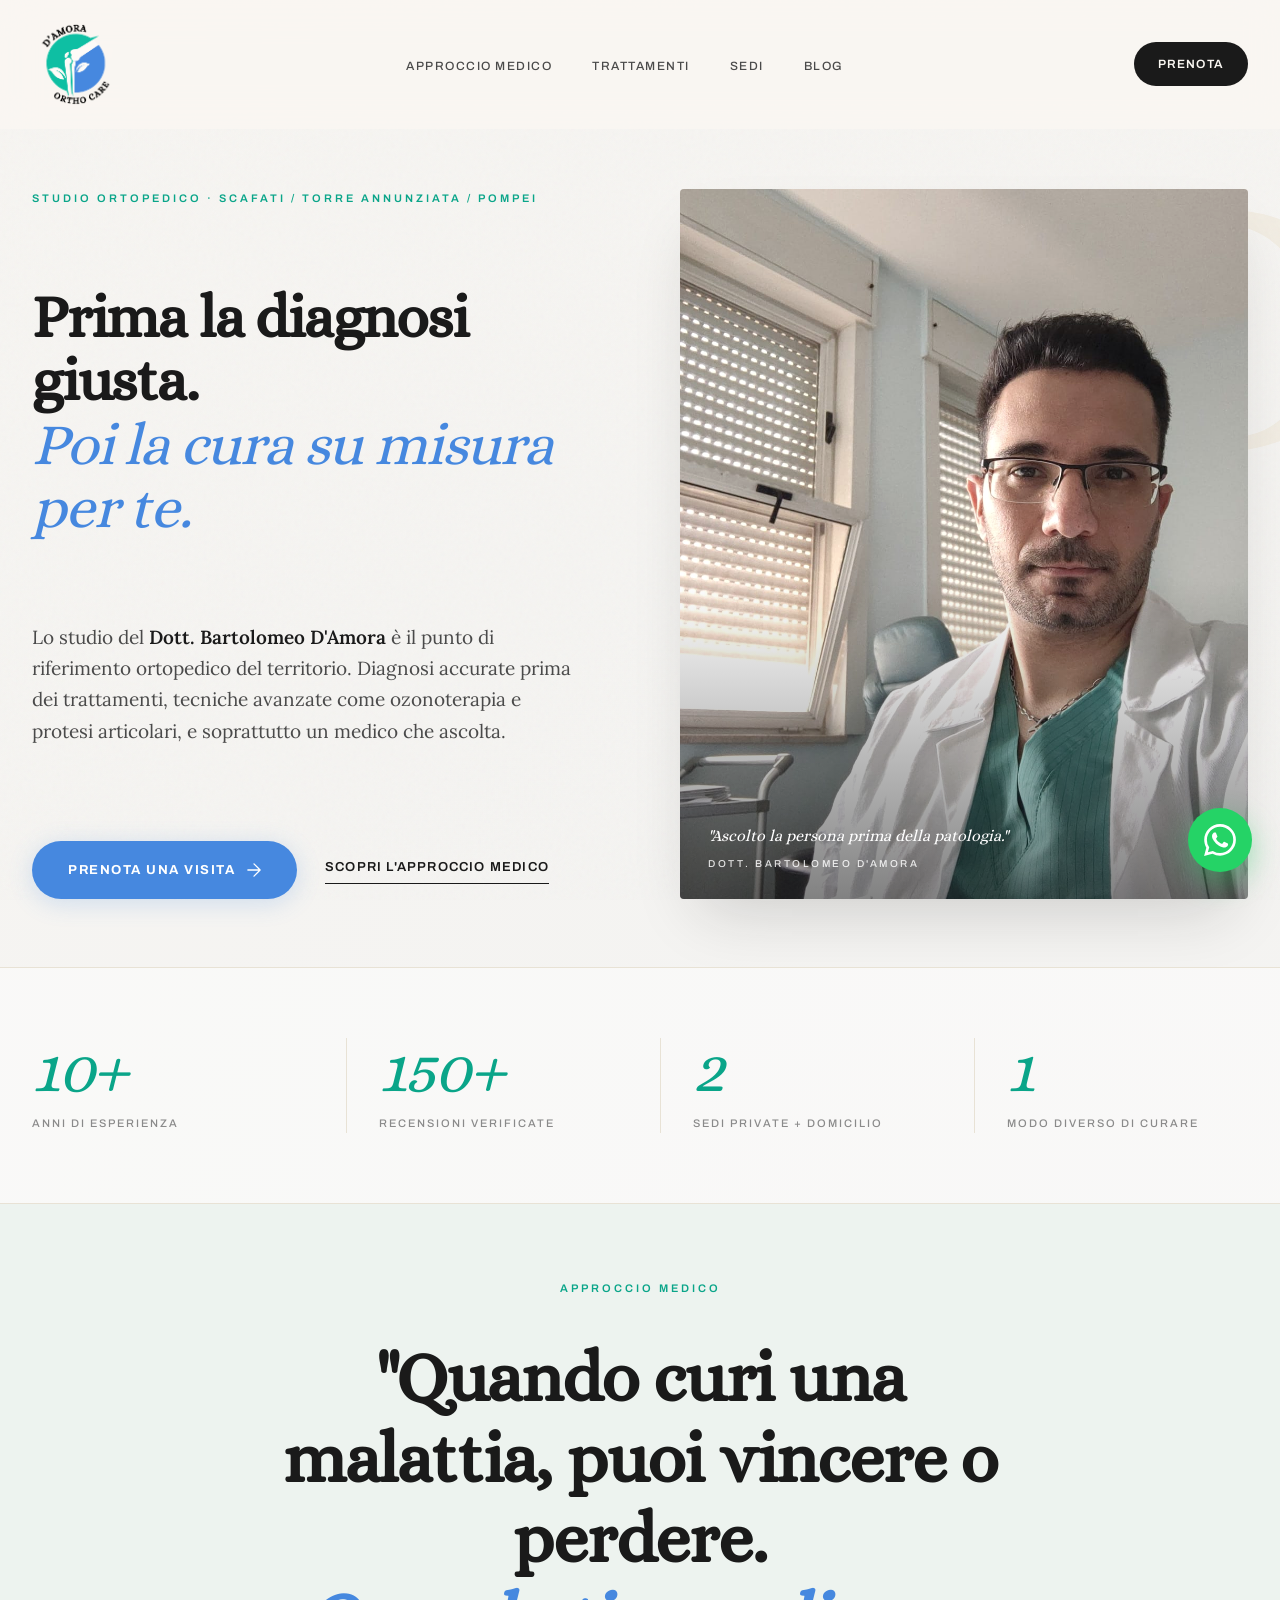
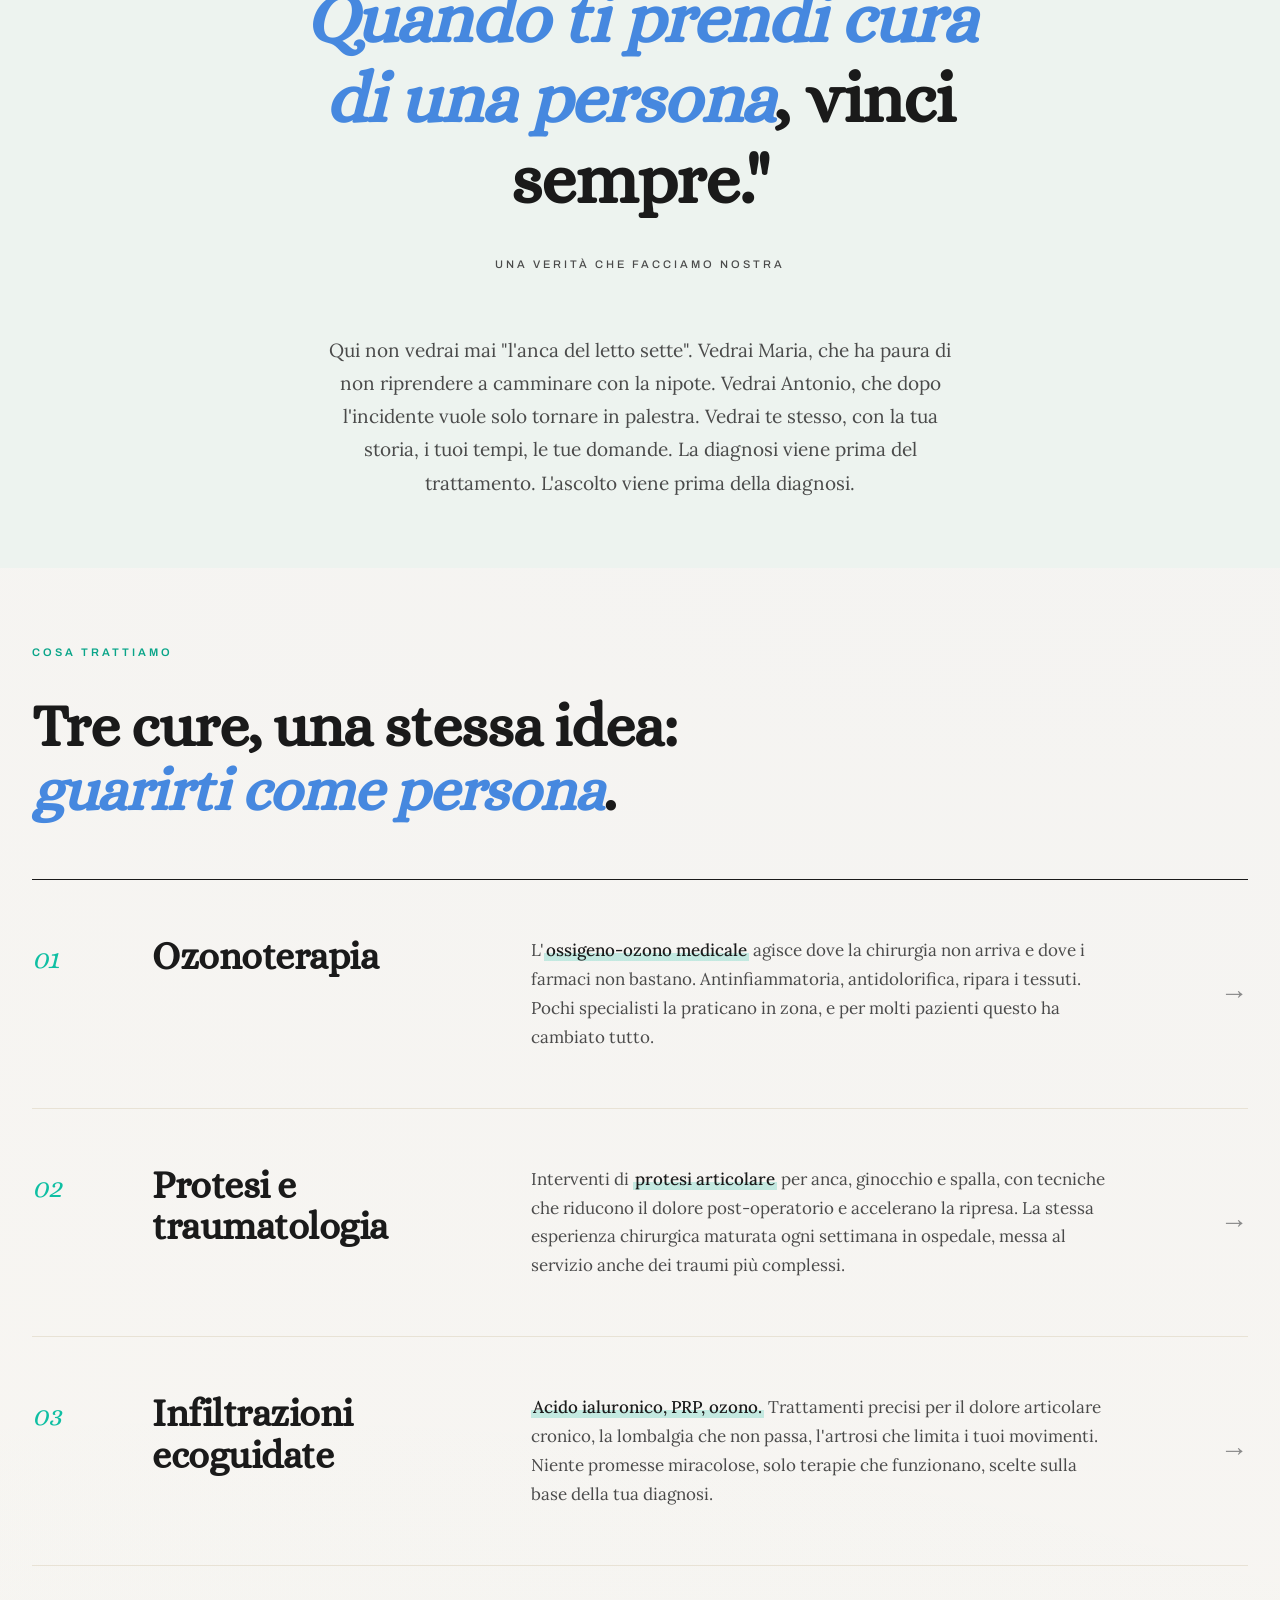
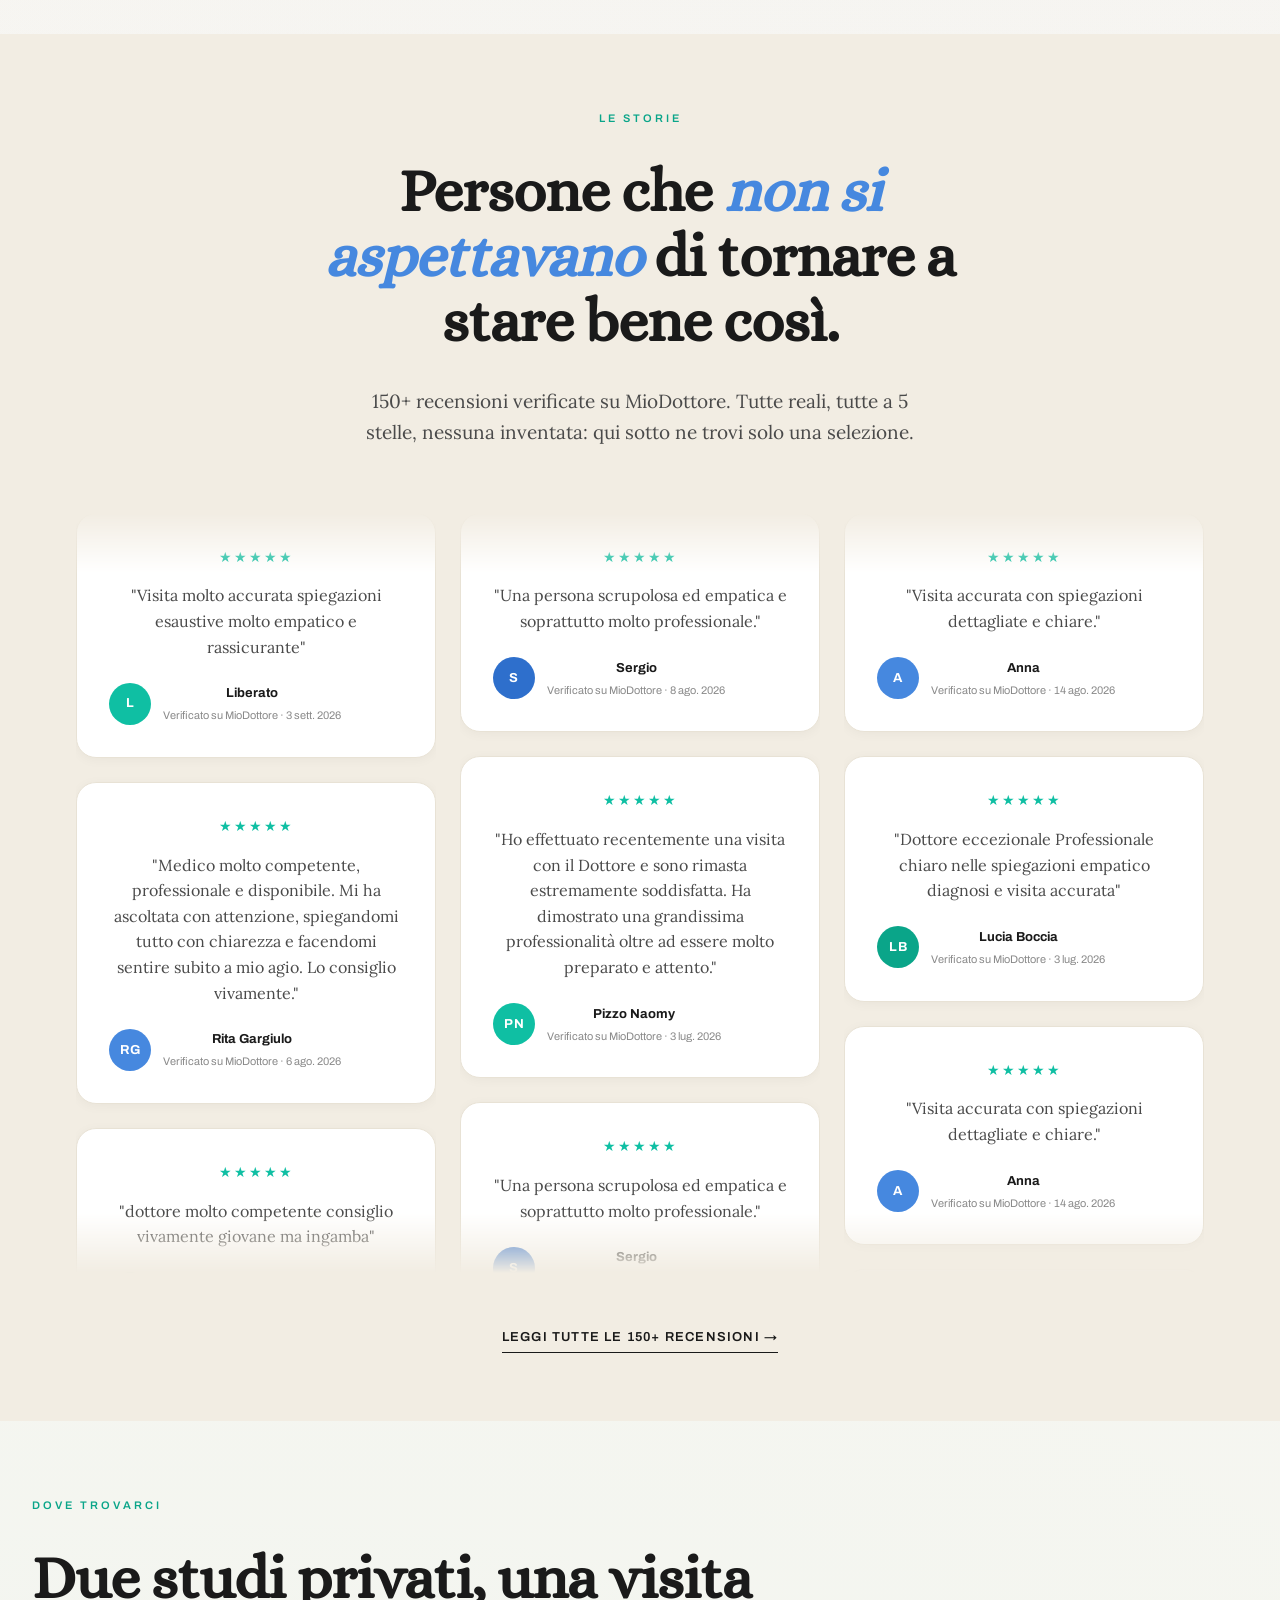
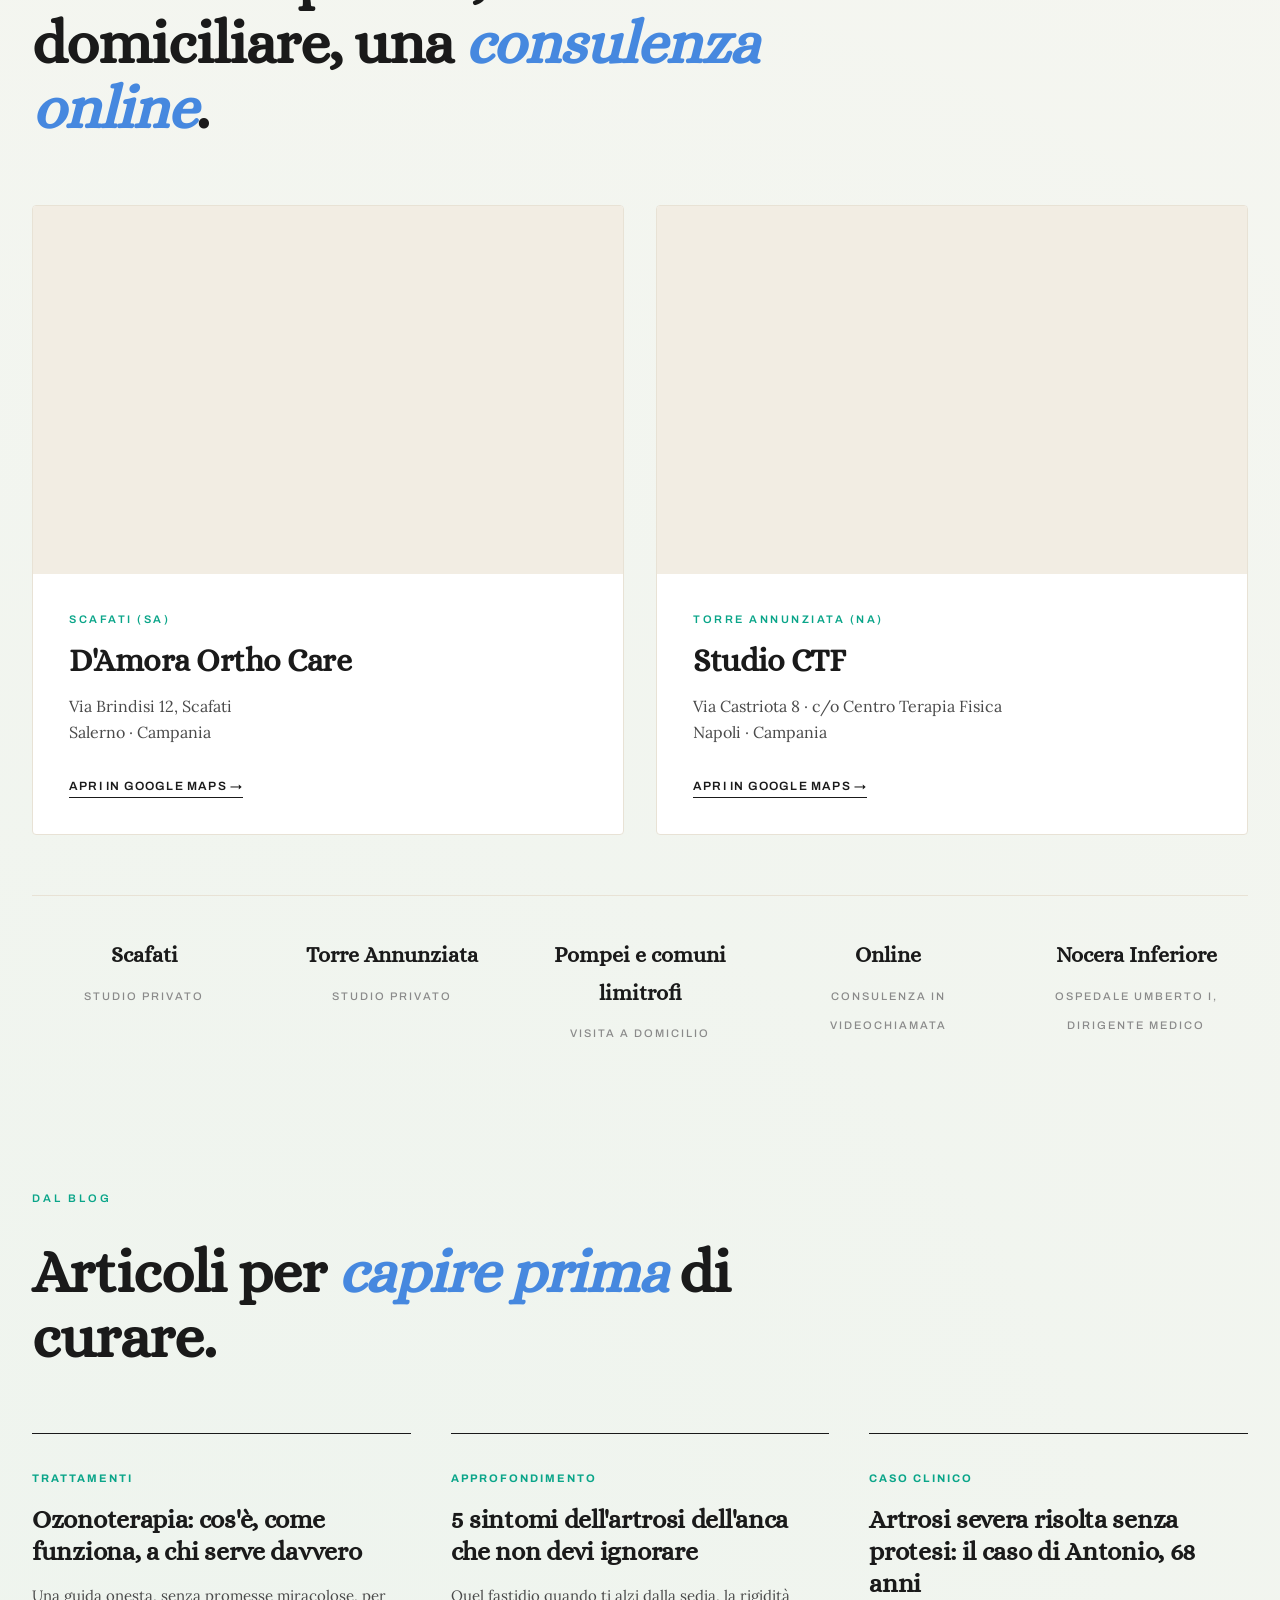
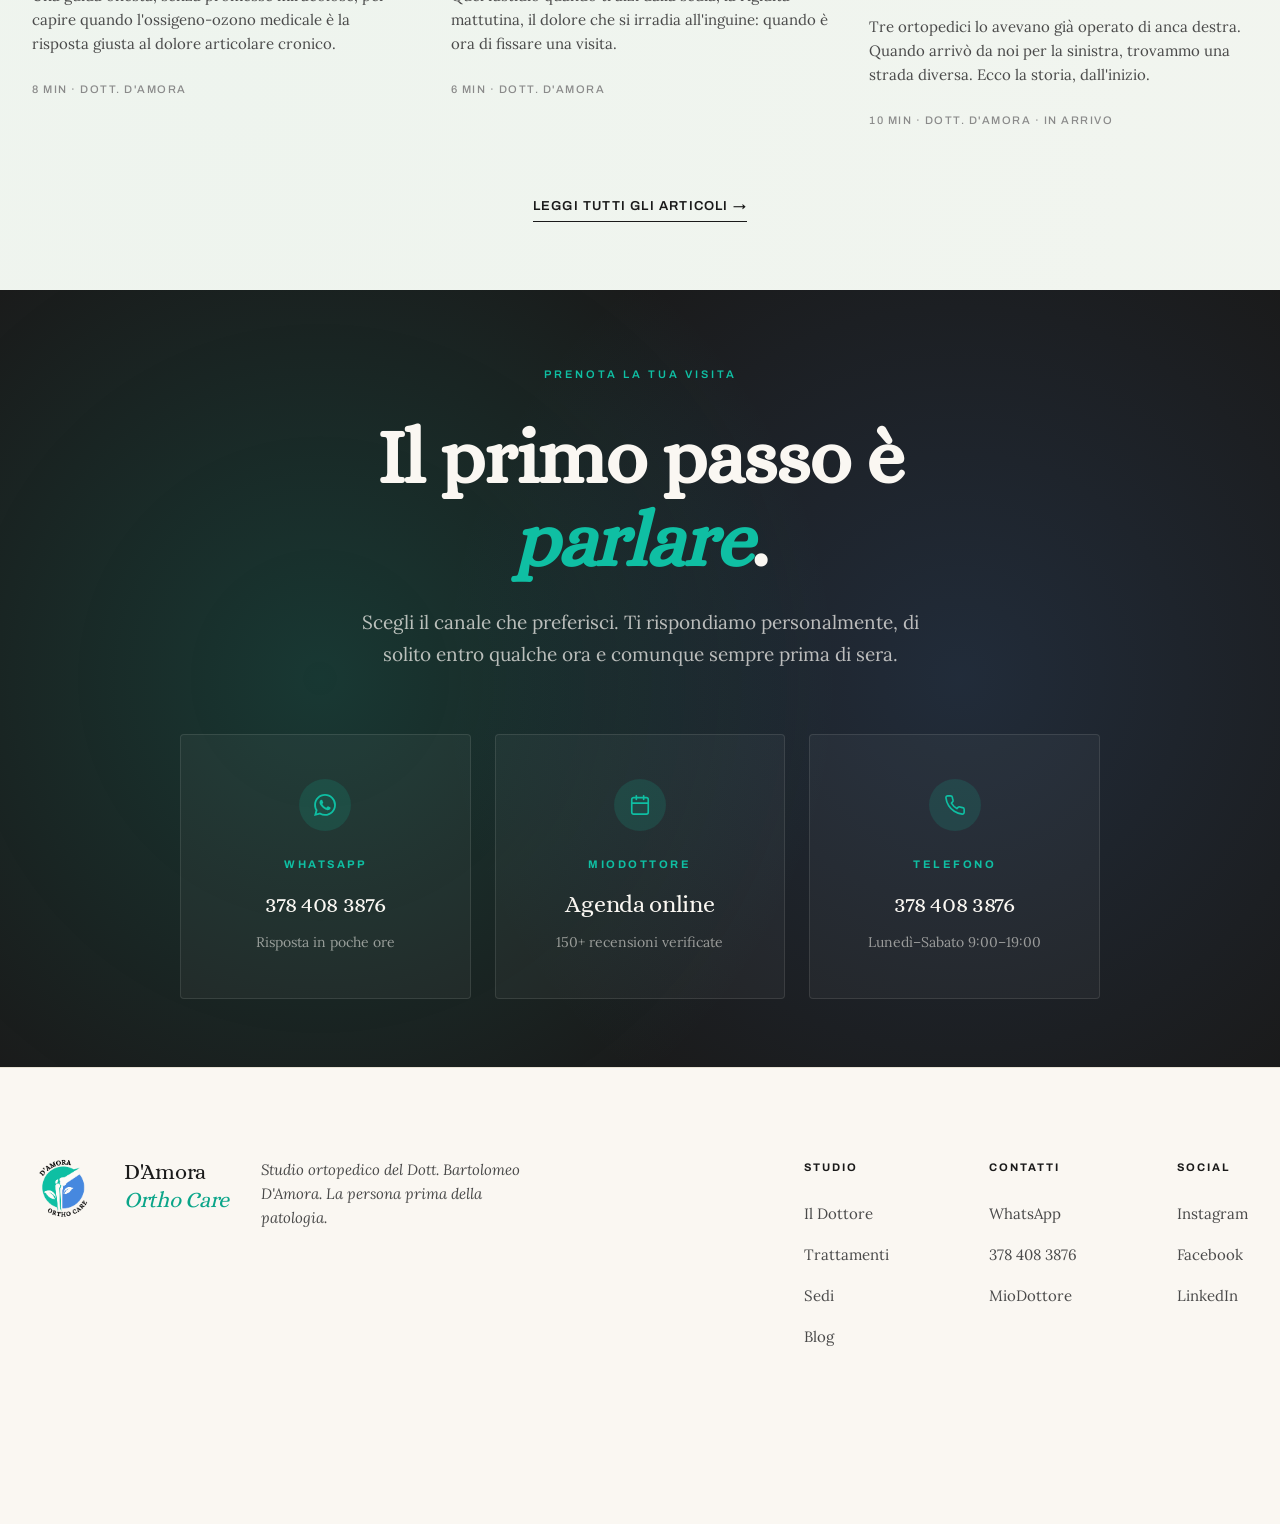
==== commit 6ba6b69f: "Corregge titolo/sottotitolo Pompei e comuni limitrofi" ====
--- a/index.html
+++ b/index.html
@@ -350,8 +350,8 @@
         <span>Studio privato</span>
       </div>
       <div class="sedi-extra-item">
-        <strong>Pompei</strong>
-        <span>Visita a domicilio,<br>comuni limitrofi</span>
+        <strong>Pompei e comuni limitrofi</strong>
+        <span>Visita a domicilio</span>
       </div>
       <div class="sedi-extra-item">
         <strong>Online</strong>
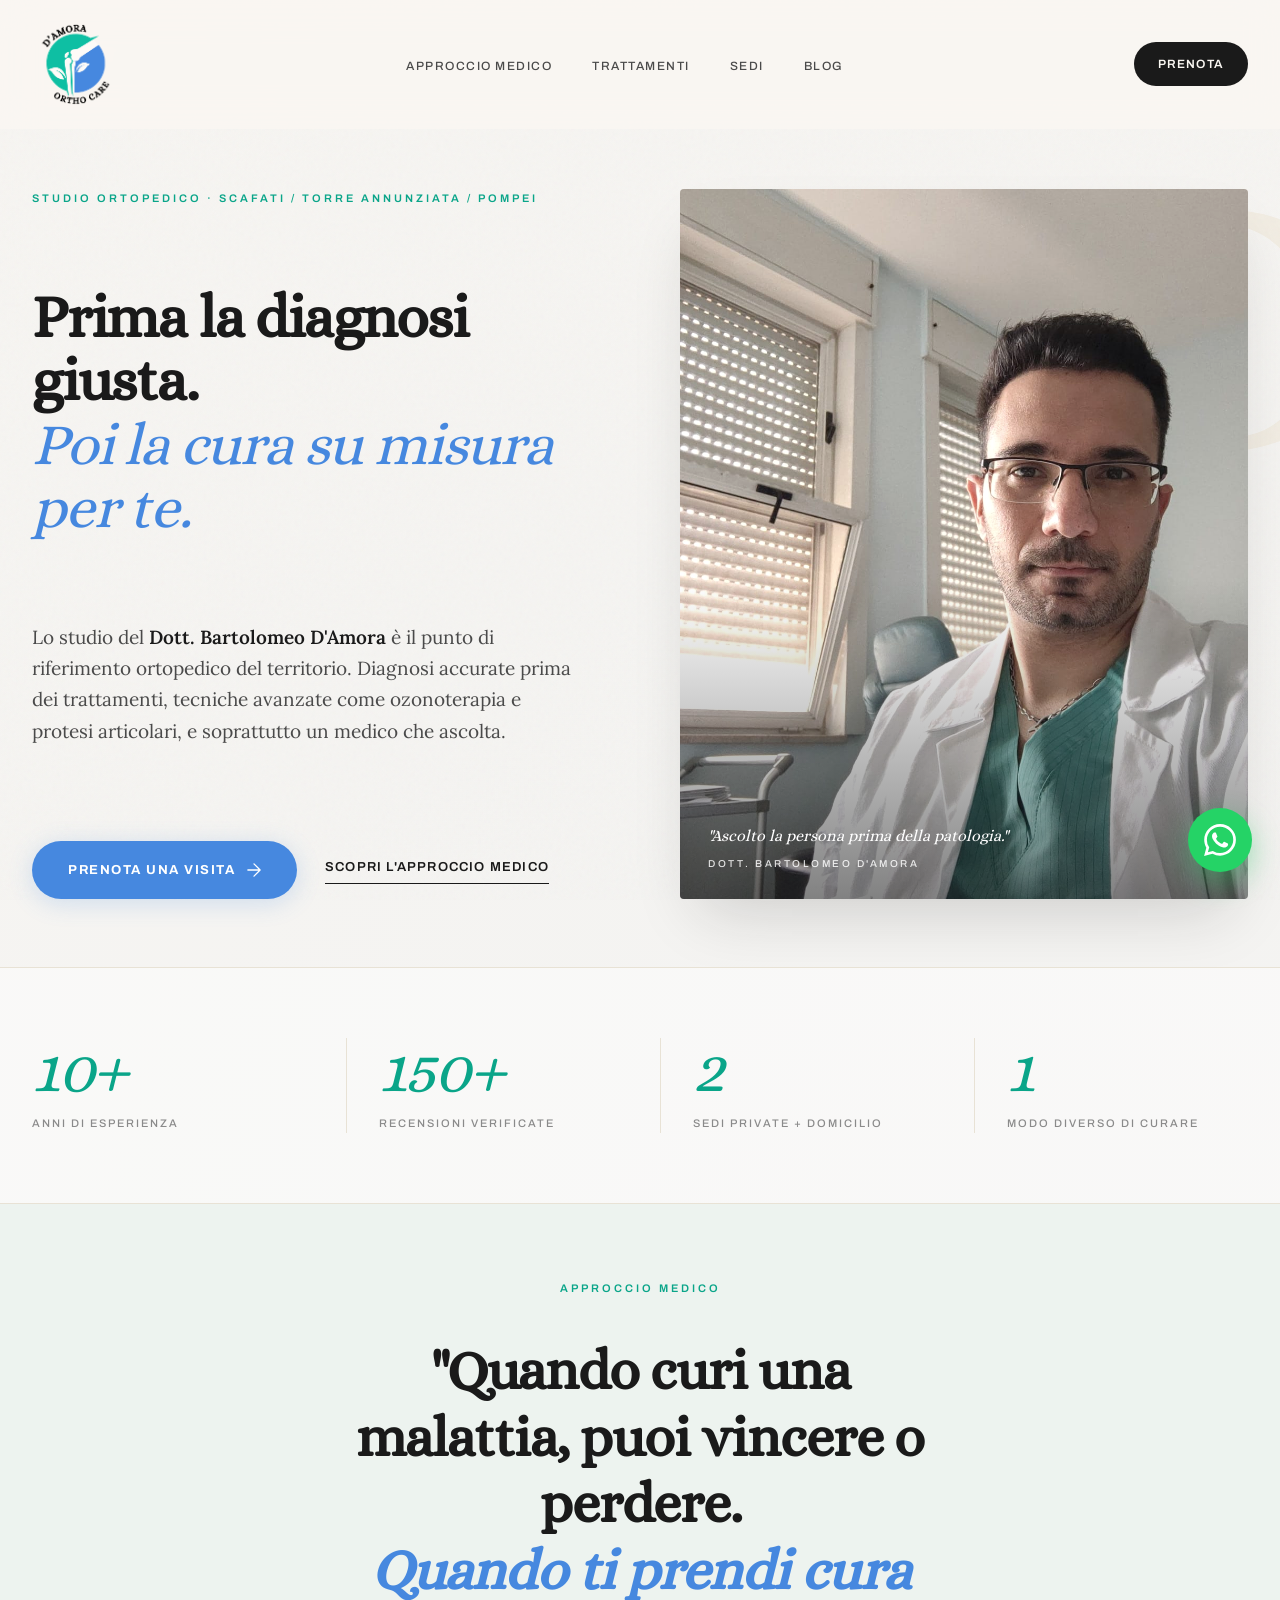
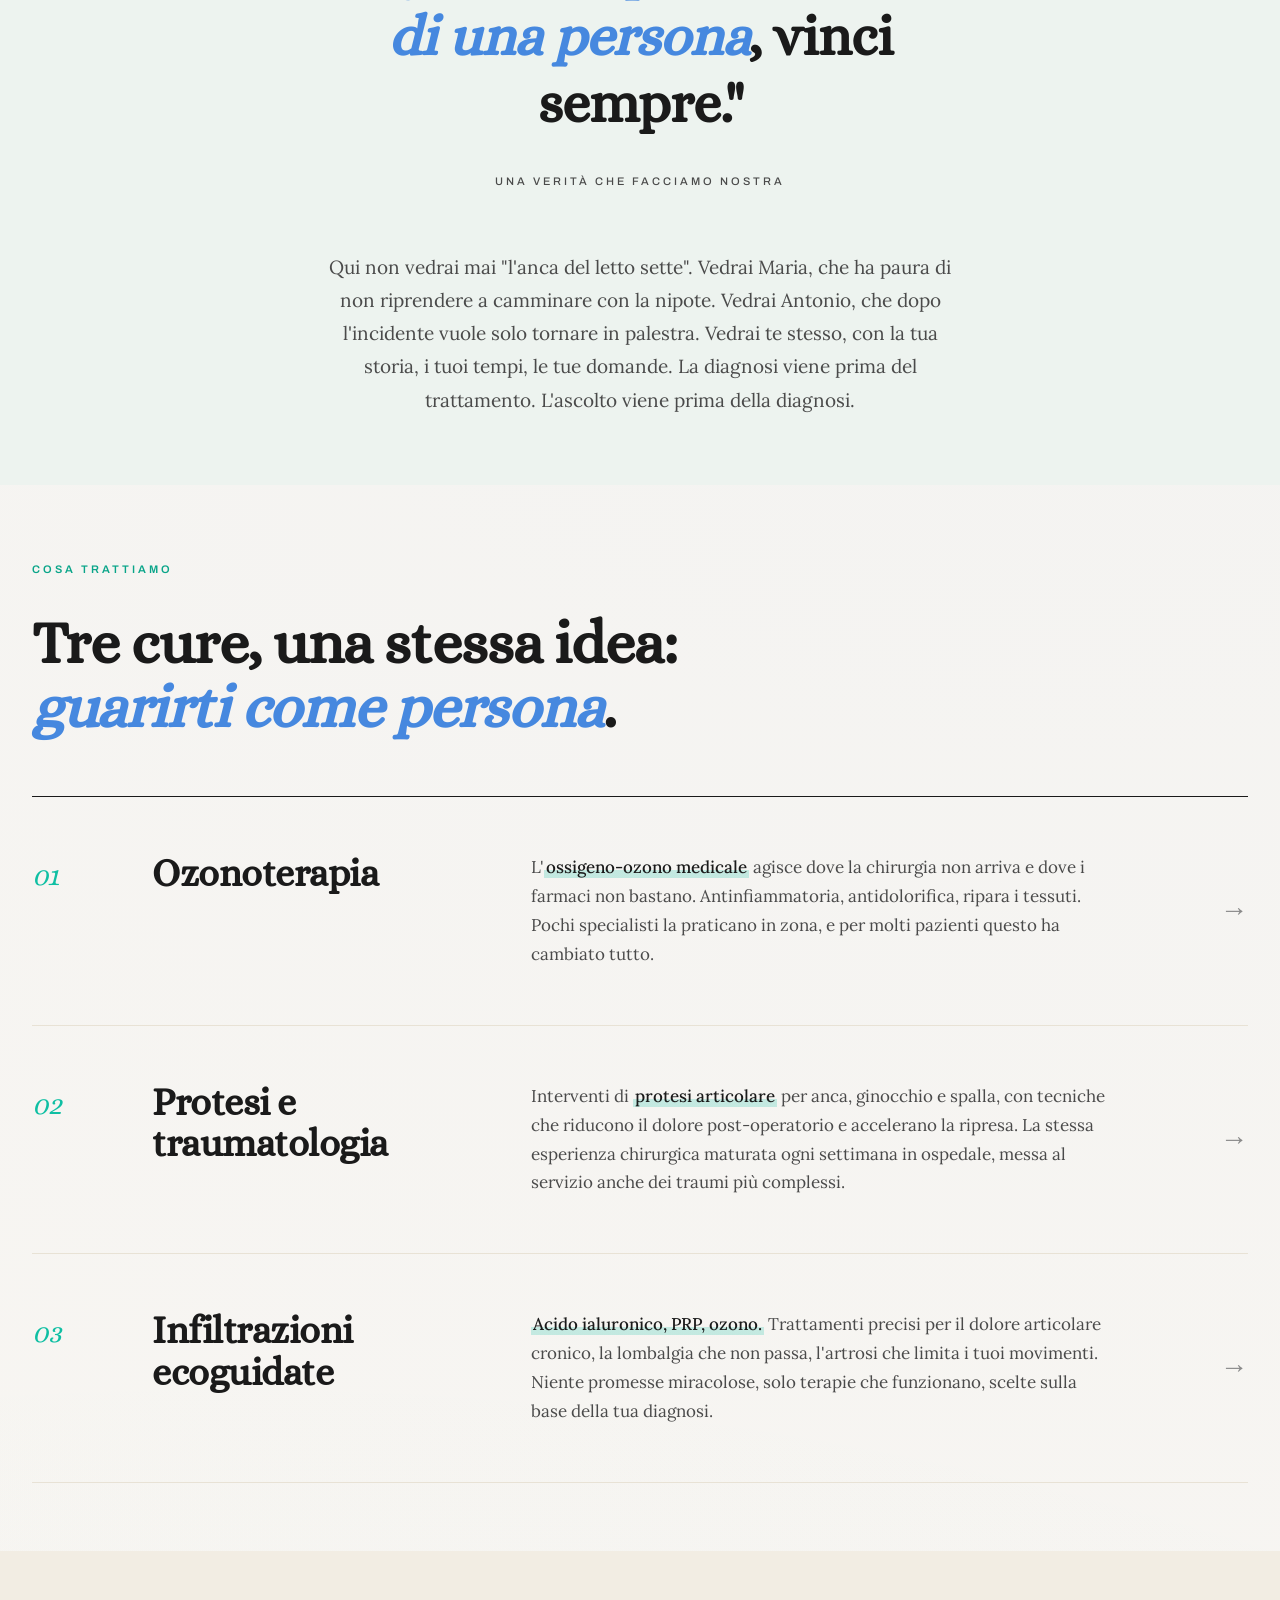
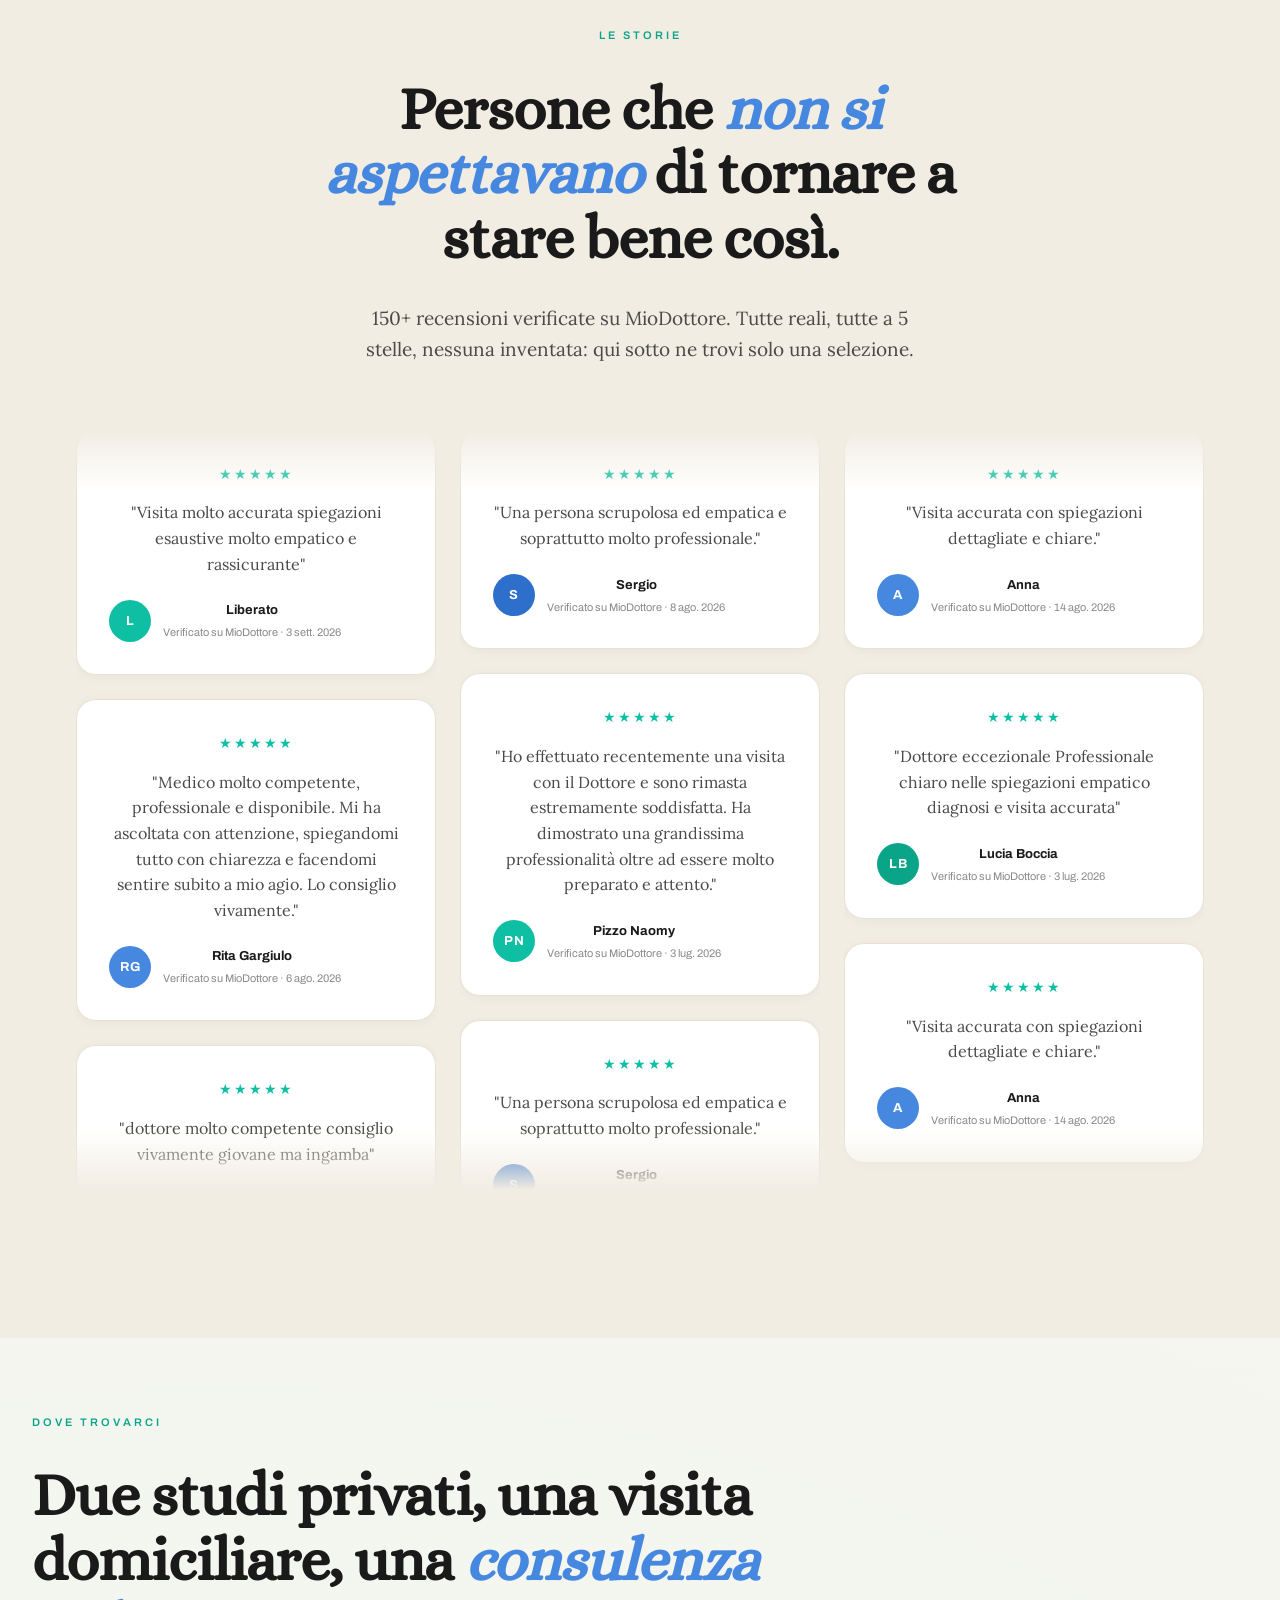
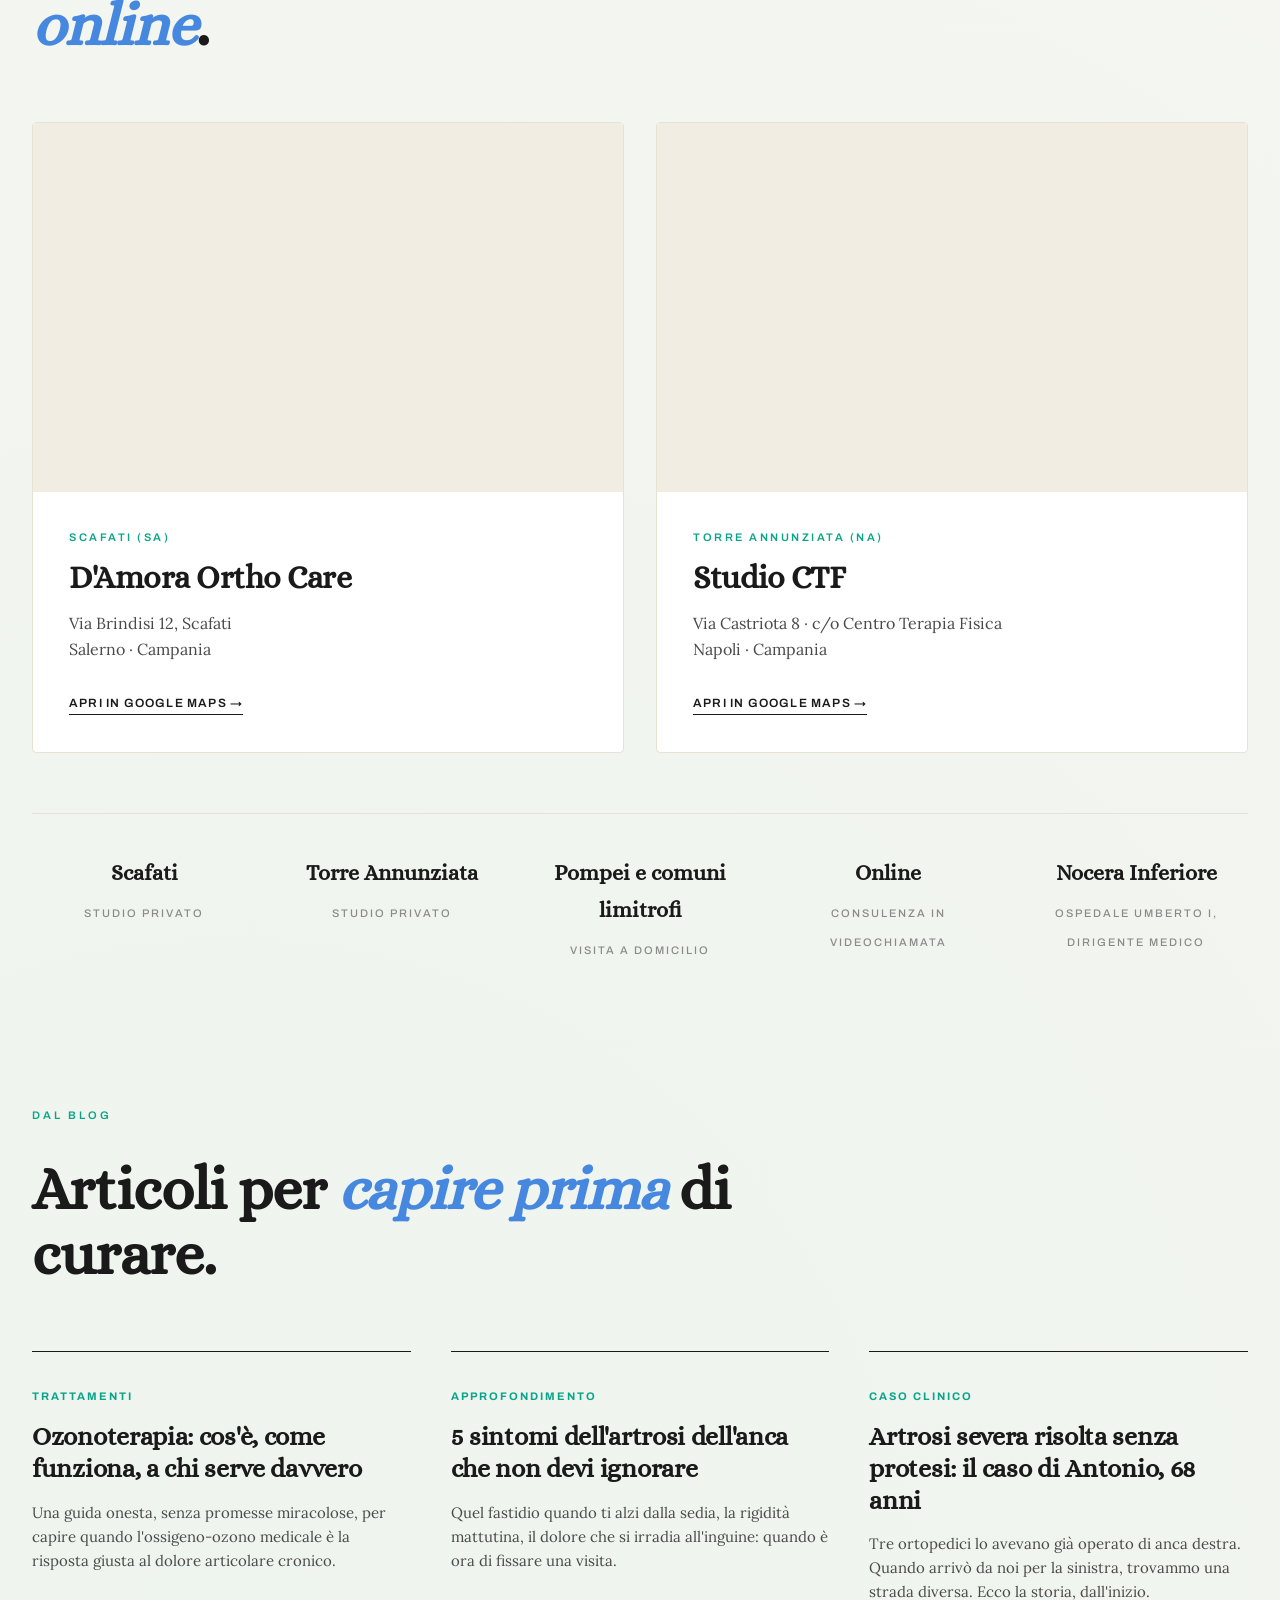
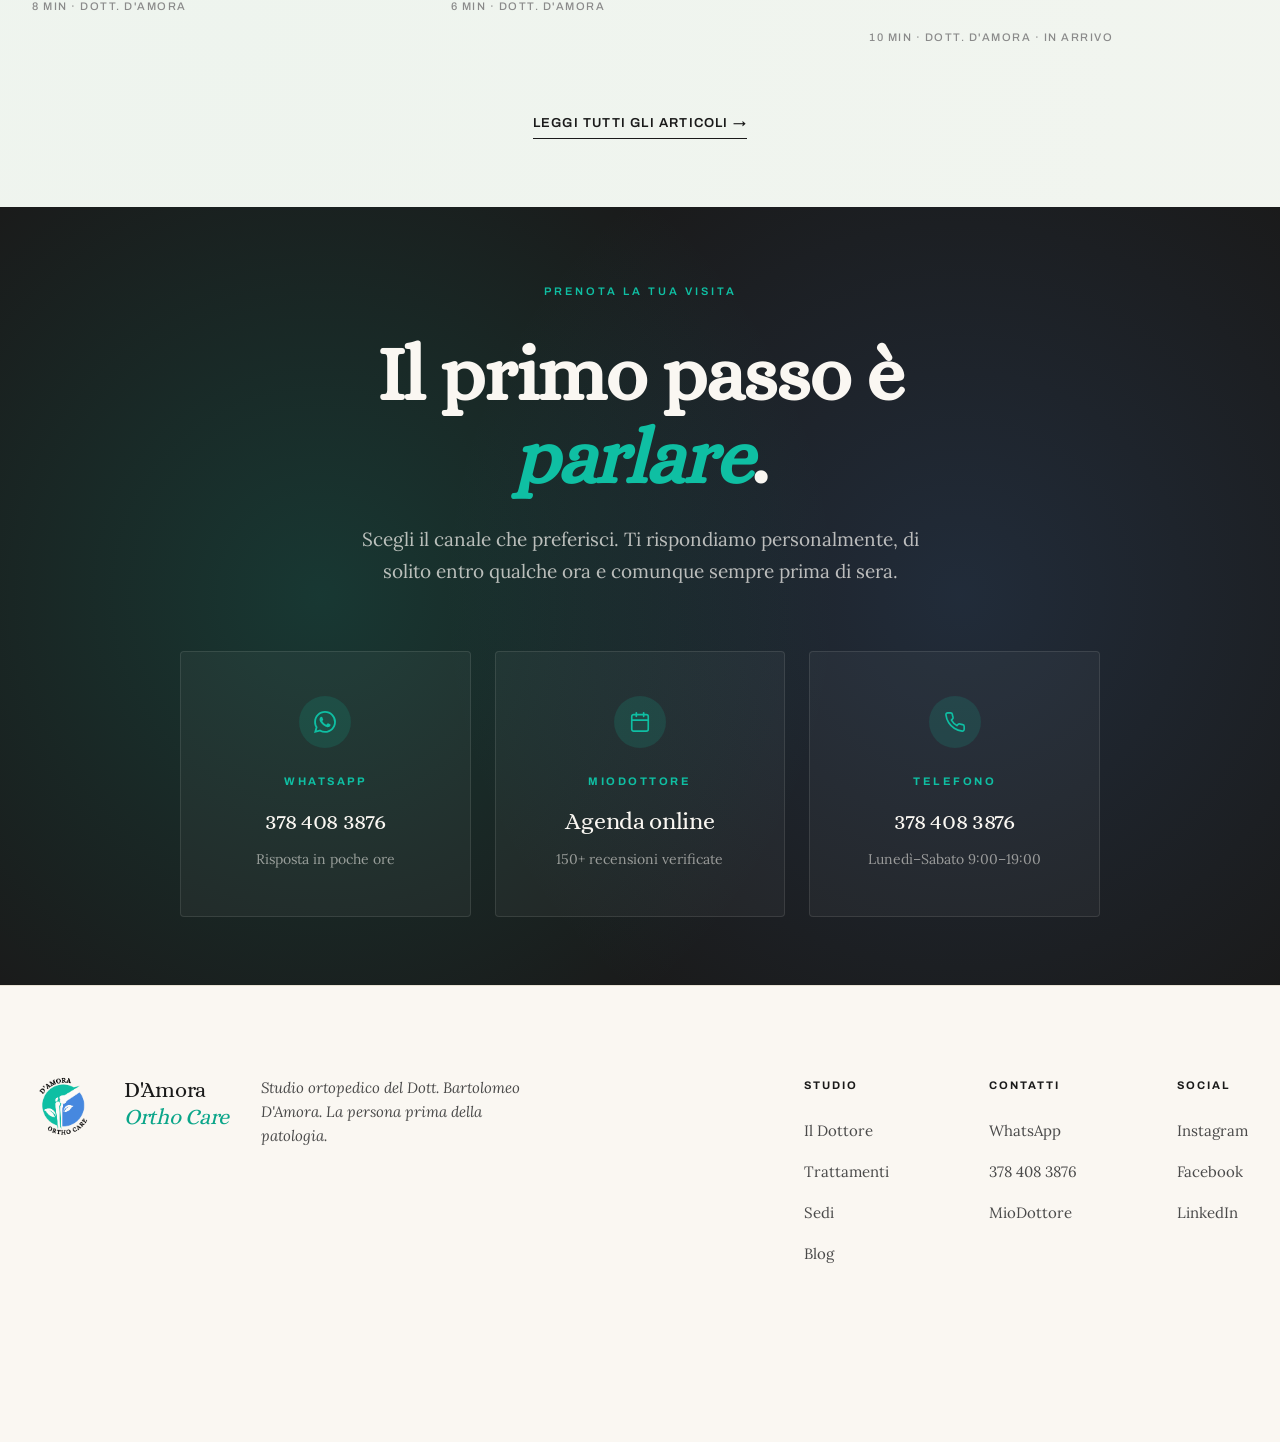
==== commit 0a7618d7: "Corregge ordine animazioni trattamenti (ritardo per gruppo, non globale)" ====
--- a/index.html
+++ b/index.html
@@ -514,9 +514,13 @@
     'footer > .container > *'
   );
 
-  animatedElements.forEach((el, i) => {
+  const fadeUpDelayCounters = new Map();
+  animatedElements.forEach((el) => {
     el.classList.add('fade-up');
-    el.style.transitionDelay = `${Math.min((i % 6) * 70, 360)}ms`;
+    const parent = el.parentElement;
+    const localIndex = fadeUpDelayCounters.get(parent) || 0;
+    fadeUpDelayCounters.set(parent, localIndex + 1);
+    el.style.transitionDelay = `${Math.min(localIndex * 70, 360)}ms`;
   });
 
   if ('IntersectionObserver' in window) {
--- a/assets/style.css
+++ b/assets/style.css
@@ -422,9 +422,9 @@
 
 .filosofia-quote {
   font-family: var(--font-display);
-  font-size: clamp(36px, 5.5vw, 76px);
-  line-height: 1.14;
-  letter-spacing: -1.2px;
+  font-size: clamp(28px, 4.4vw, 60px);
+  line-height: 1.18;
+  letter-spacing: -1px;
   max-width: 18ch;
   margin: 0 auto 36px;
   color: var(--ink);
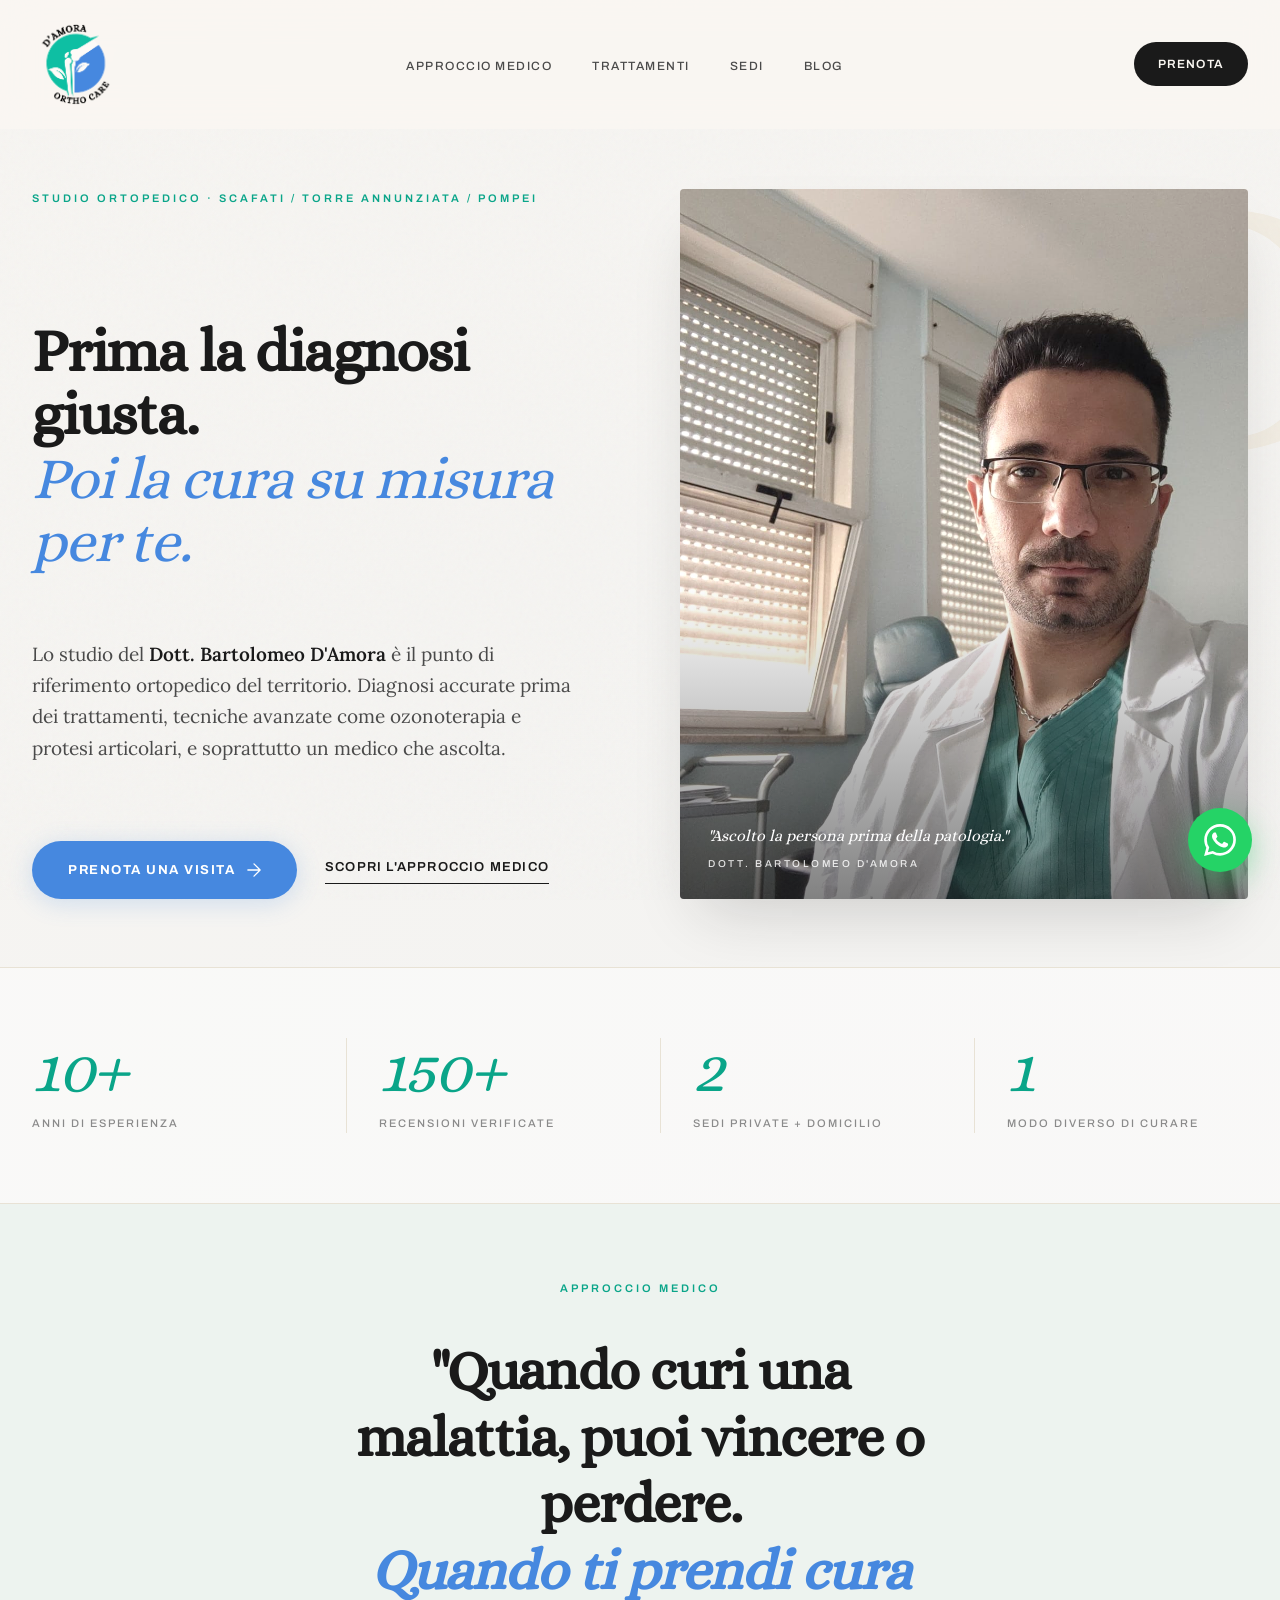
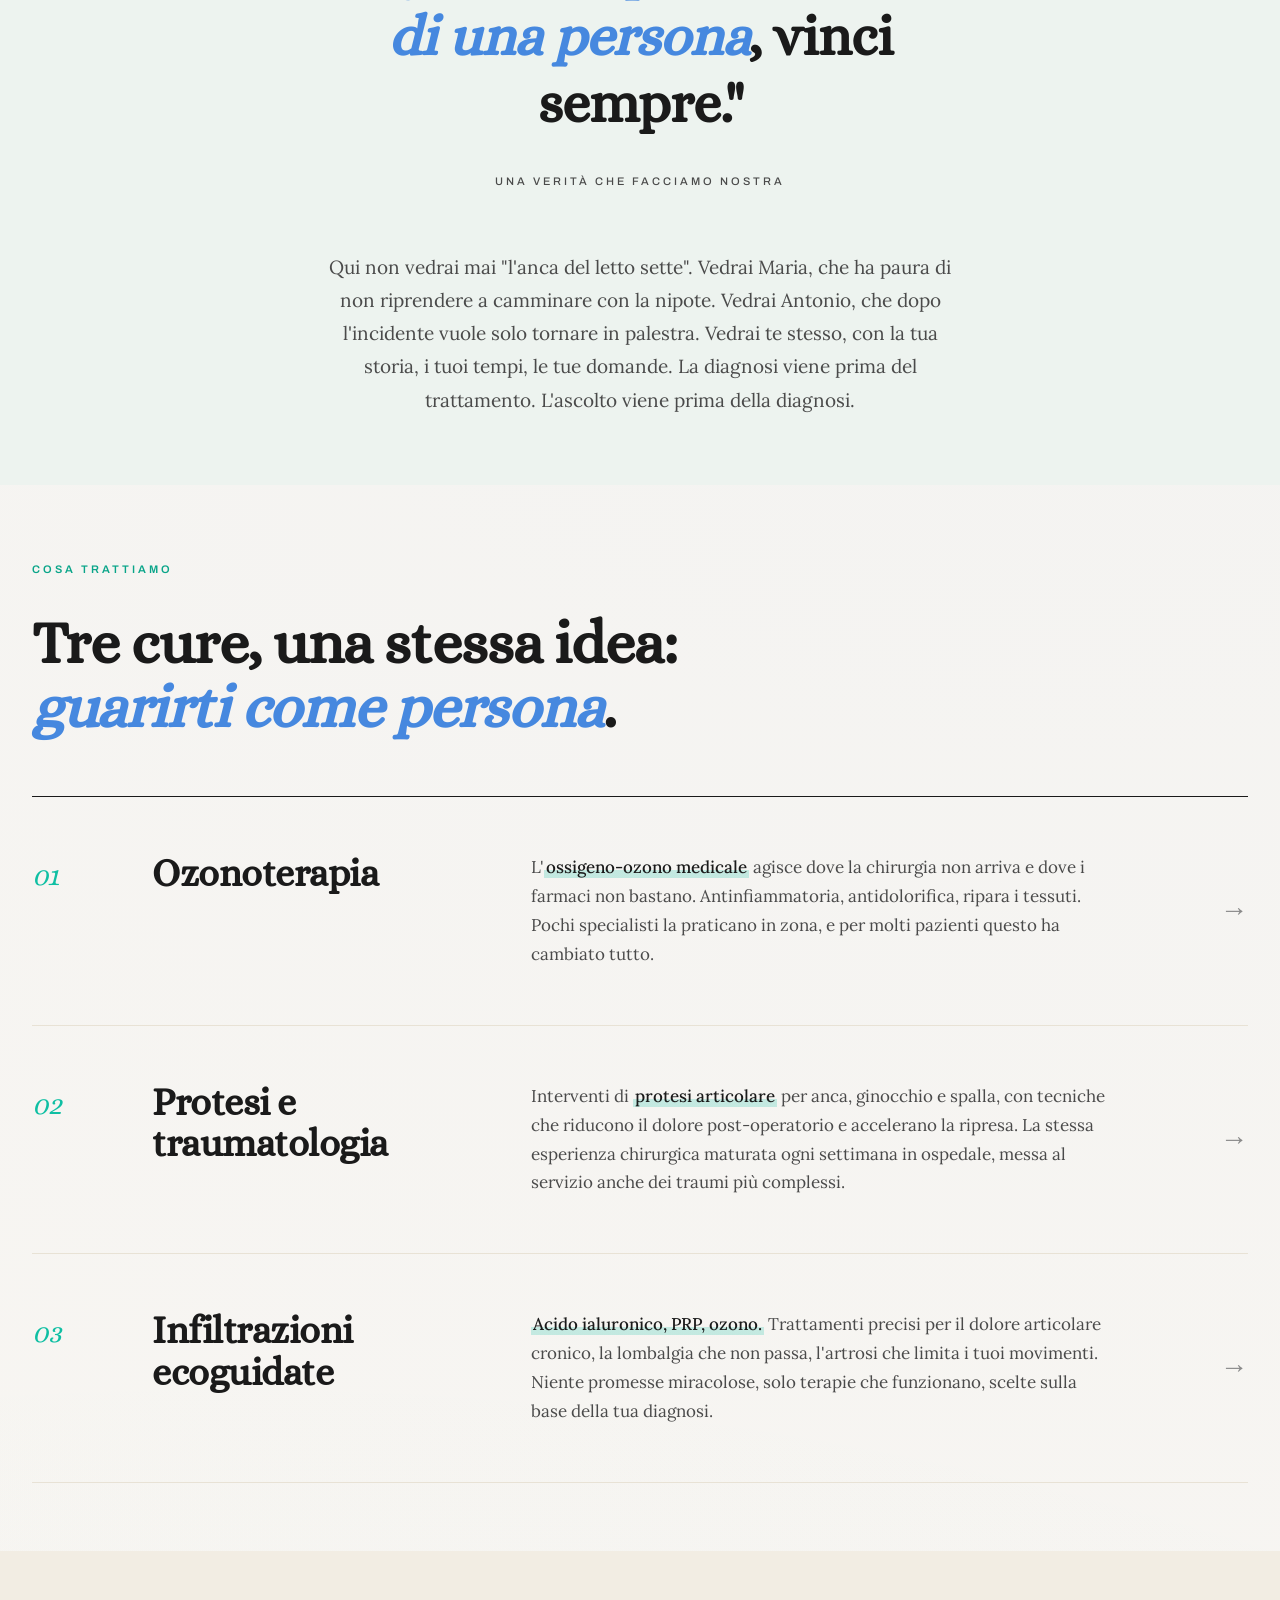
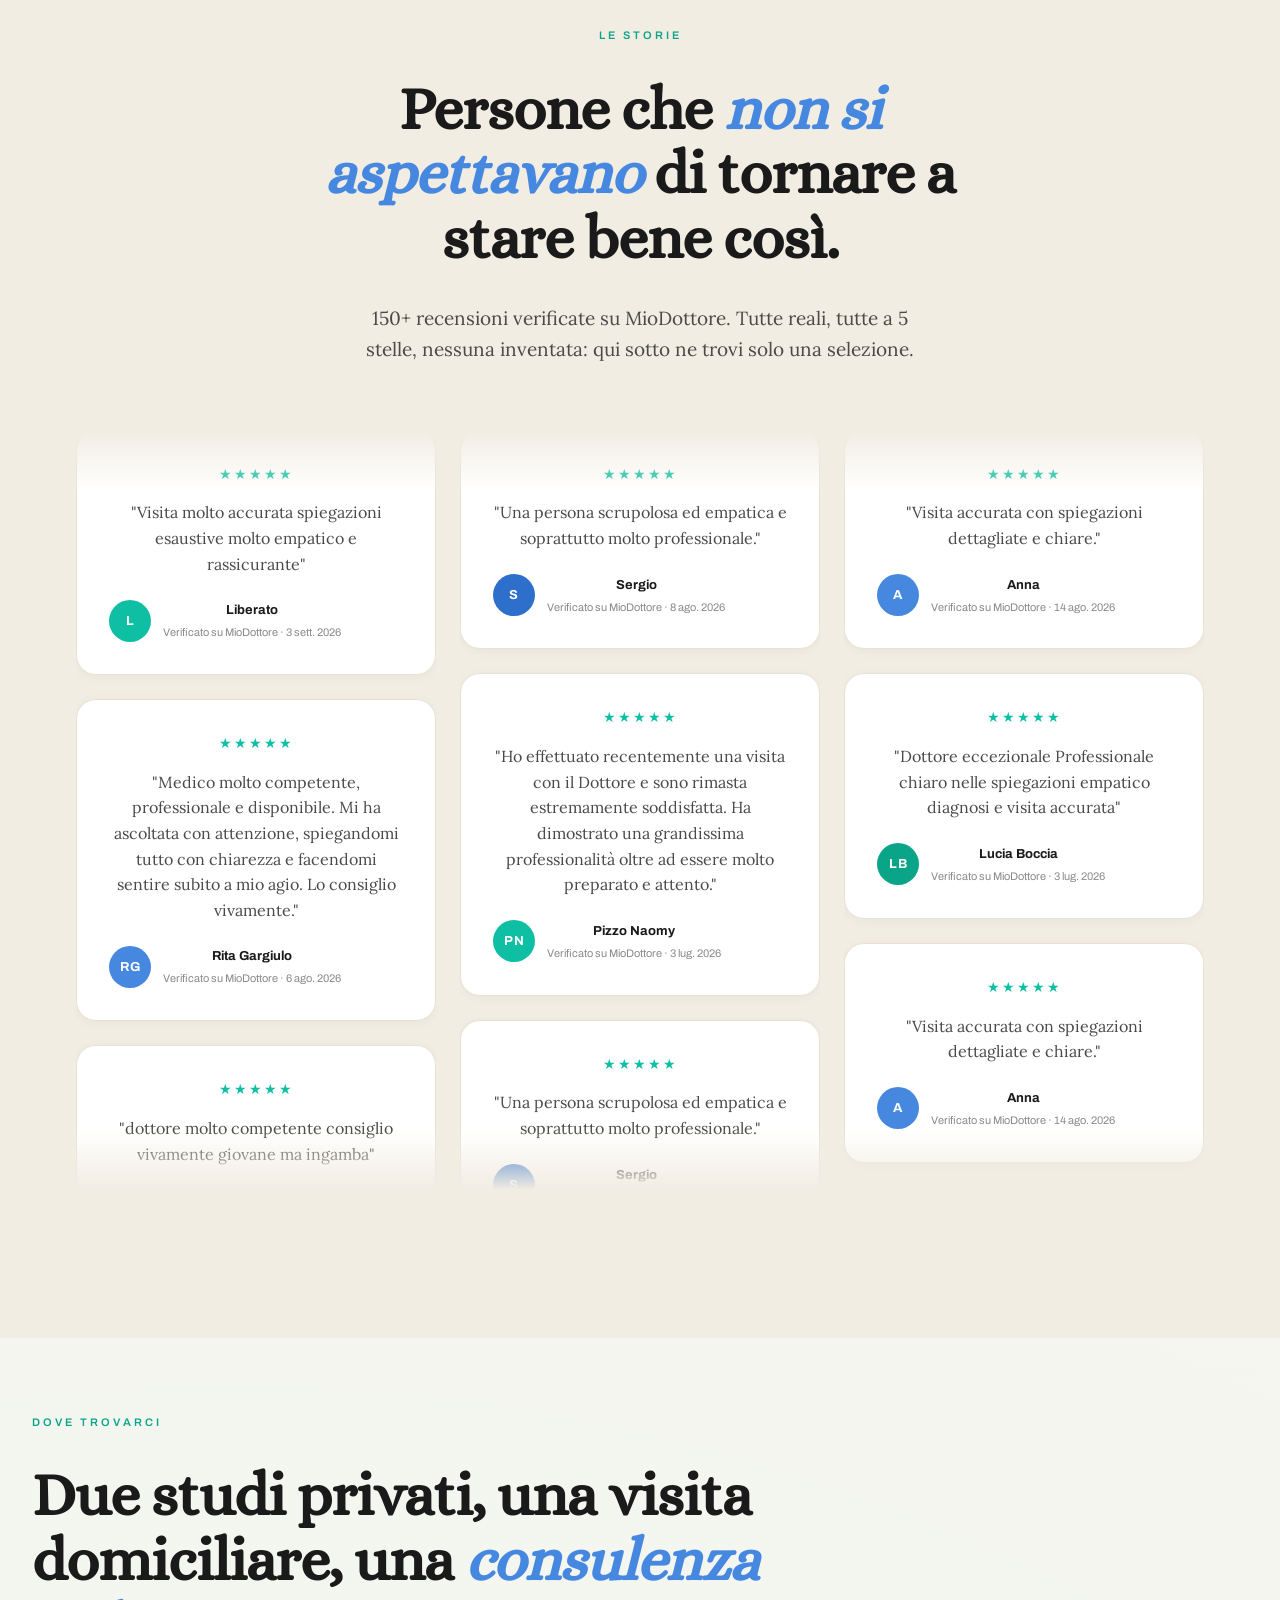
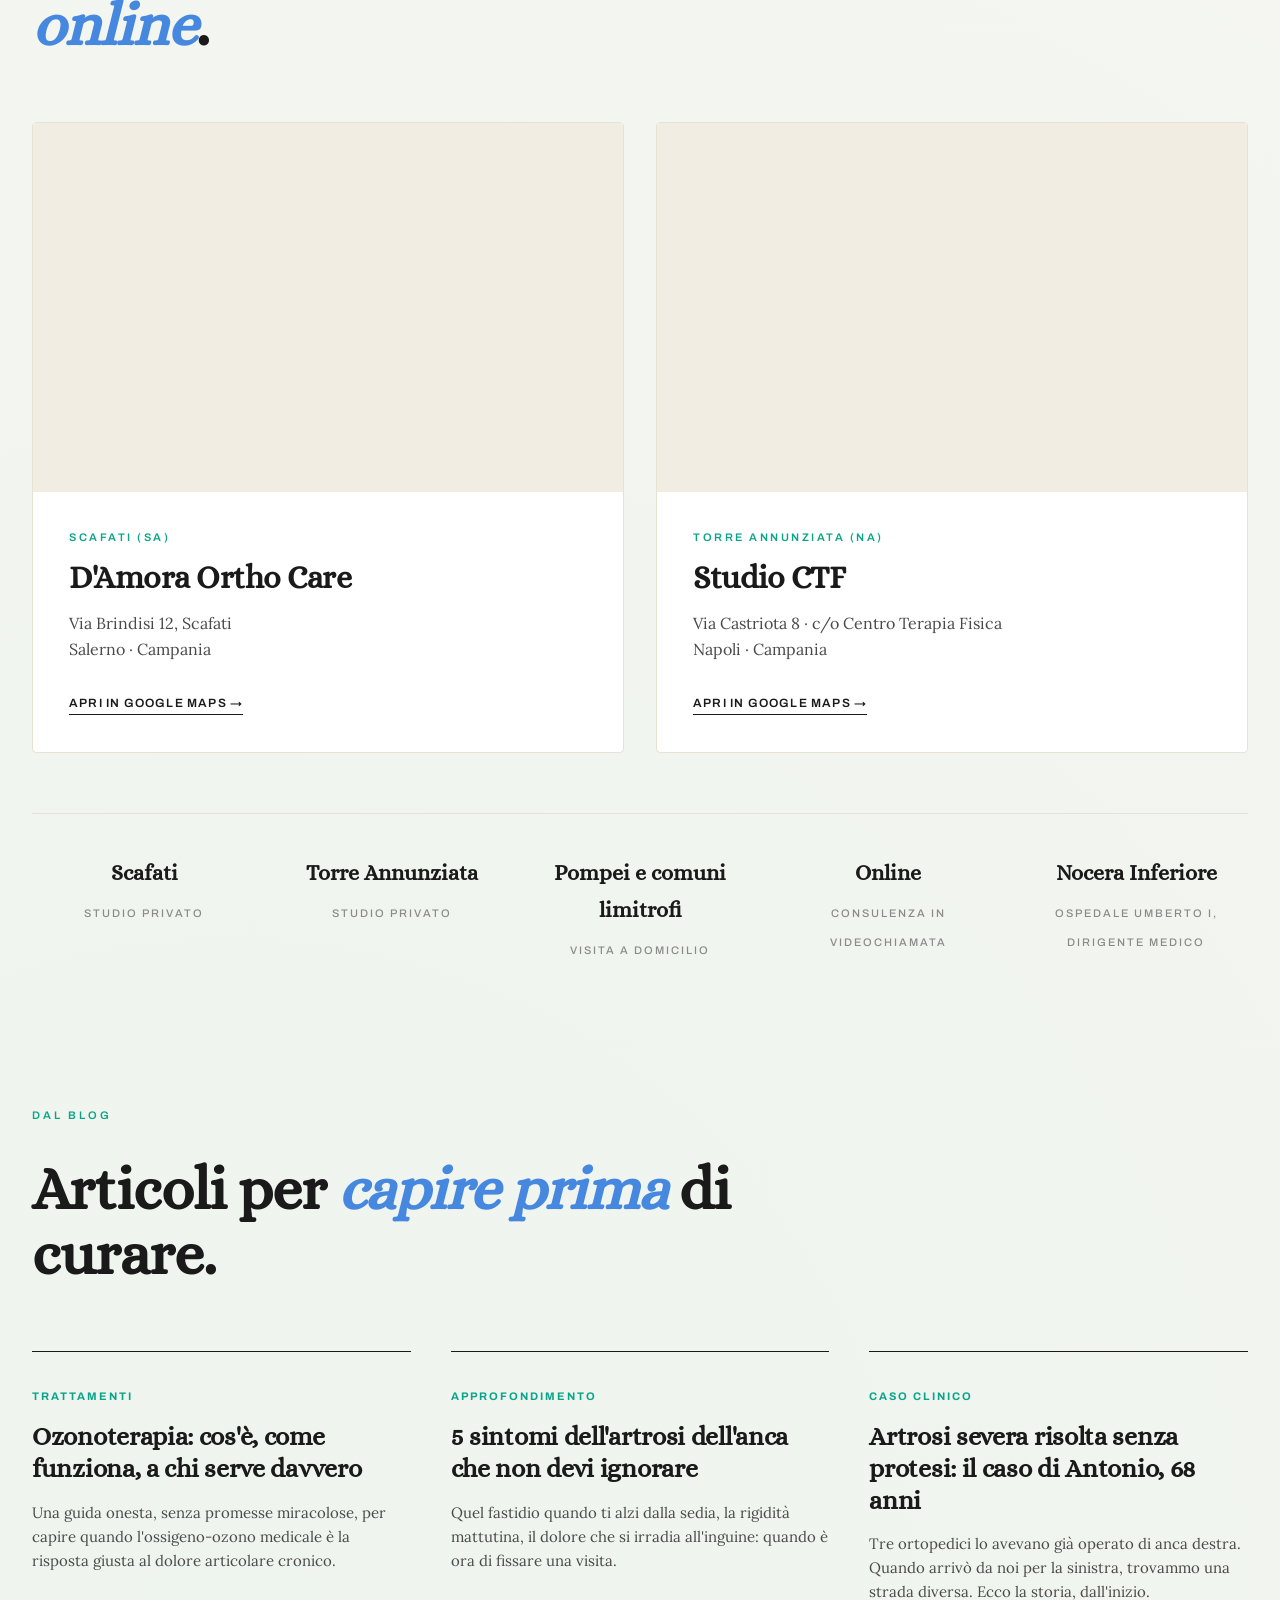
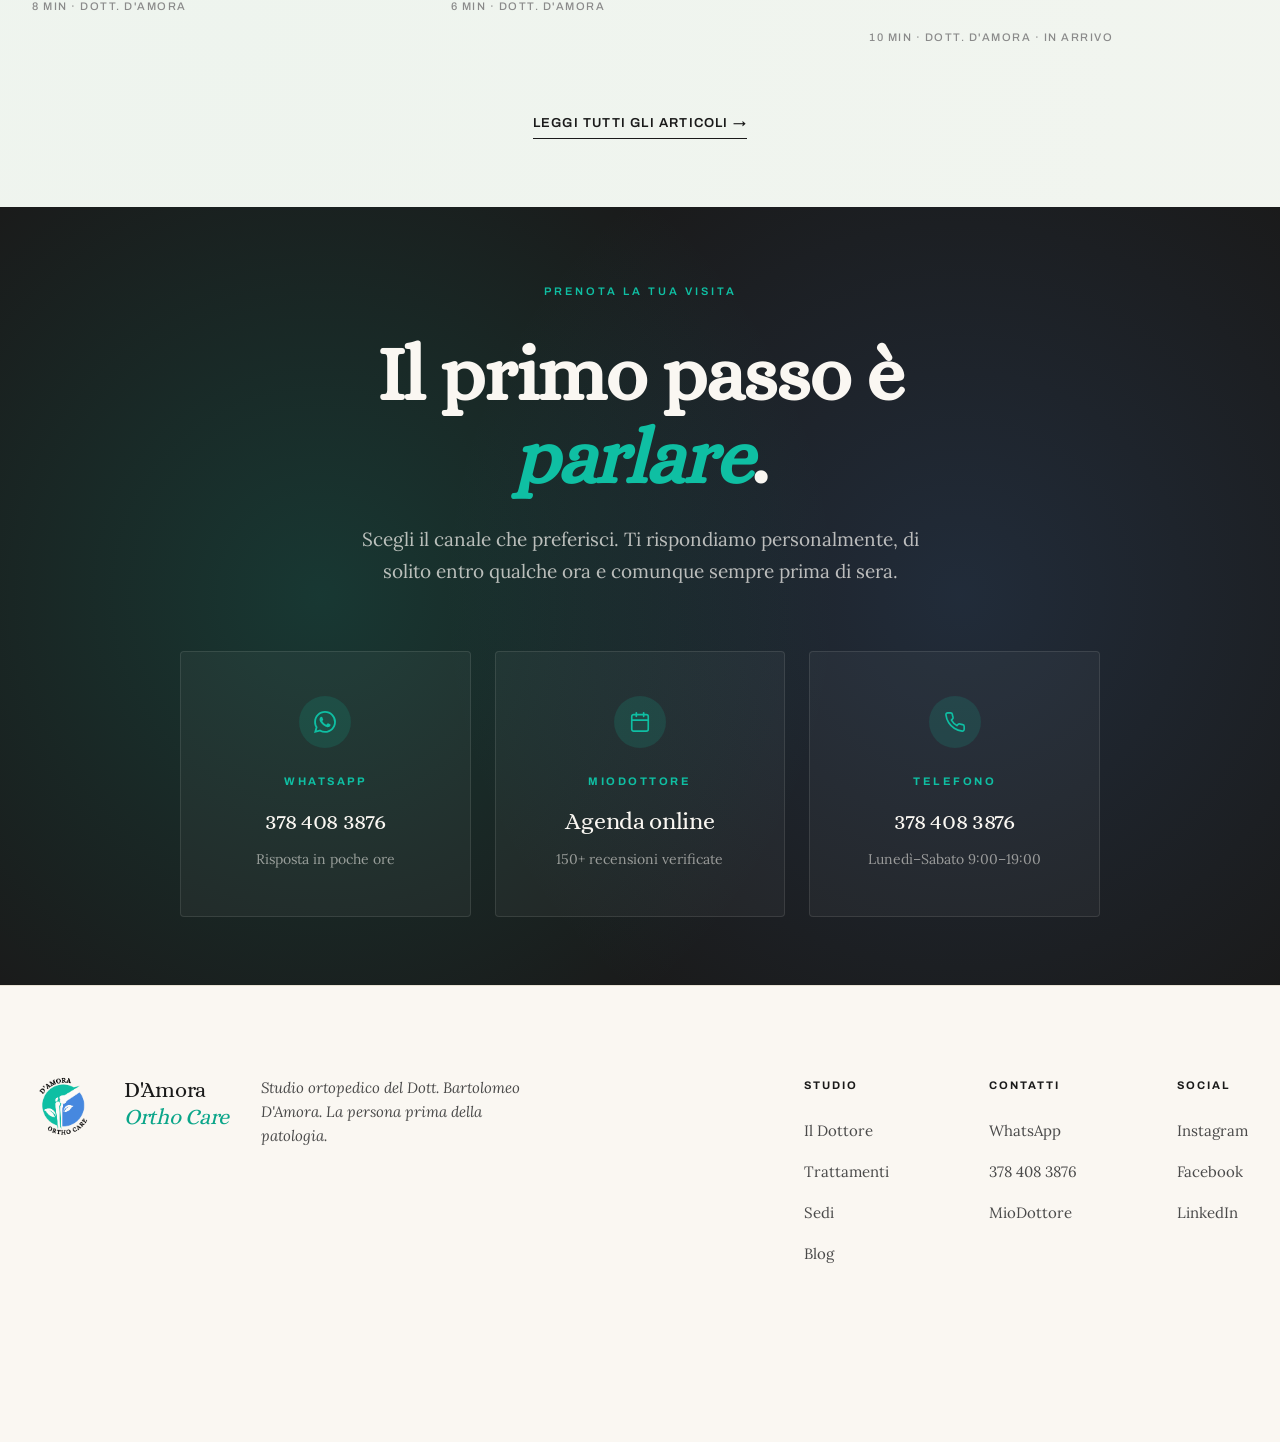
==== commit c35031da: "Hero: kicker a tutta larghezza sopra foto/testo su mobile, corretta citazione tagliata sotto la foto" ====
--- a/index.html
+++ b/index.html
@@ -35,8 +35,8 @@
   <div class="hero-mark" aria-hidden="true">D</div>
   <div class="container">
     <div class="hero-grid">
+      <div class="kicker hero-kicker">Studio Ortopedico · Scafati / Torre Annunziata / Pompei</div>
       <div class="hero-content">
-        <div class="kicker">Studio Ortopedico · Scafati / Torre Annunziata / Pompei</div>
         <h1 class="hero-claim">Prima la diagnosi giusta.<br><em>Poi la cura su misura<br>per te.</em></h1>
         <p class="hero-intro">Lo studio del <strong>Dott. Bartolomeo D'Amora</strong> è il punto di riferimento ortopedico del territorio. Diagnosi accurate prima dei trattamenti, tecniche avanzate come ozonoterapia e protesi articolari, e soprattutto un medico che ascolta.</p>
         <div class="hero-actions">
@@ -505,7 +505,7 @@
 
   // --- Scroll fade-up animation ---
   const animatedElements = document.querySelectorAll(
-    '.hero-content > *, .hero-portrait, .number-item, .filosofia > .container > *, ' +
+    '.hero-kicker, .hero-content > *, .hero-portrait, .number-item, .filosofia > .container > *, ' +
     '#trattamenti > .container > *, .treatment-item, ' +
     '.testimonials-v2 > .container > *, ' +
     '#sedi > .container > *, .sede-card, .sedi-extra-item, ' +
--- a/assets/style.css
+++ b/assets/style.css
@@ -187,12 +187,16 @@
 .hero-grid {
   display: grid;
   grid-template-columns: 1fr 1fr;
+  grid-template-rows: auto 1fr;
+  grid-template-areas: "kicker photo" "content photo";
   gap: 80px;
   align-items: stretch;
   position: relative;
   z-index: 2;
 }
+.hero-kicker { grid-area: kicker; }
 .hero-content {
+  grid-area: content;
   display: flex;
   flex-direction: column;
   justify-content: space-between;
@@ -291,6 +295,7 @@
 }
 
 .hero-portrait {
+  grid-area: photo;
   position: relative;
   aspect-ratio: 4/5;
   border-radius: 4px;
@@ -1450,10 +1455,10 @@
   .nav-links { display: none; }
   .hero-grid {
     grid-template-columns: 1.5fr 1fr;
-    gap: 28px;
+    gap: 12px 28px;
     align-items: start;
   }
-  .hero-portrait { max-width: 100%; margin-top: 70px; }
+  .hero-portrait { max-width: 100%; }
   .hero-mark { display: none; }
   .numbers-grid {
     grid-template-columns: repeat(2, 1fr);
@@ -1546,12 +1551,28 @@
   .nav-cta { padding: 10px 18px; font-size: 11px; }
   .brand img { height: 64px; }
   .article-author-box { flex-direction: column; text-align: center; }
-  .hero-portrait { margin-top: 47px; }
-  .hero-portrait-caption { font-size: 13px; bottom: 14px; left: 14px; right: 14px; }
-  .hero-portrait-caption small { font-size: 8px; margin-top: 4px; }
+  .sedi-extra { grid-template-columns: repeat(2, 1fr); }
+  .sedi-extra-item:last-child { grid-column: 1 / -1; }
+  .hero-grid {
+    grid-template-areas: "kicker kicker" "content photo";
+    gap: 6px 20px;
+  }
+  .hero-kicker { margin-bottom: 10px; white-space: normal; }
+  .hero-portrait { overflow: visible; }
+  .hero-portrait img { border-radius: 4px; }
+  .hero-portrait::after { display: none; }
+  .hero-portrait-caption {
+    position: static;
+    color: var(--ink);
+    text-align: center;
+    margin-top: 16px;
+    font-size: 14px;
+  }
+  .hero-portrait-caption small { font-size: 9px; margin-top: 4px; color: var(--ink-faded); opacity: 1; }
   .hero-claim { font-size: 24px; margin-bottom: 16px; }
   .hero-intro { font-size: 14px; line-height: 1.55; margin-bottom: 20px; }
-  .kicker { margin-bottom: 16px; font-size: 9px; letter-spacing: 2px; }
+  .kicker { font-size: 9px; letter-spacing: 2px; }
+  .hero-content { min-width: 0; }
   .hero-actions { gap: 14px; }
   .btn-primary { padding: 12px 20px; font-size: 11px; gap: 8px; }
   .btn-secondary { font-size: 11px; }
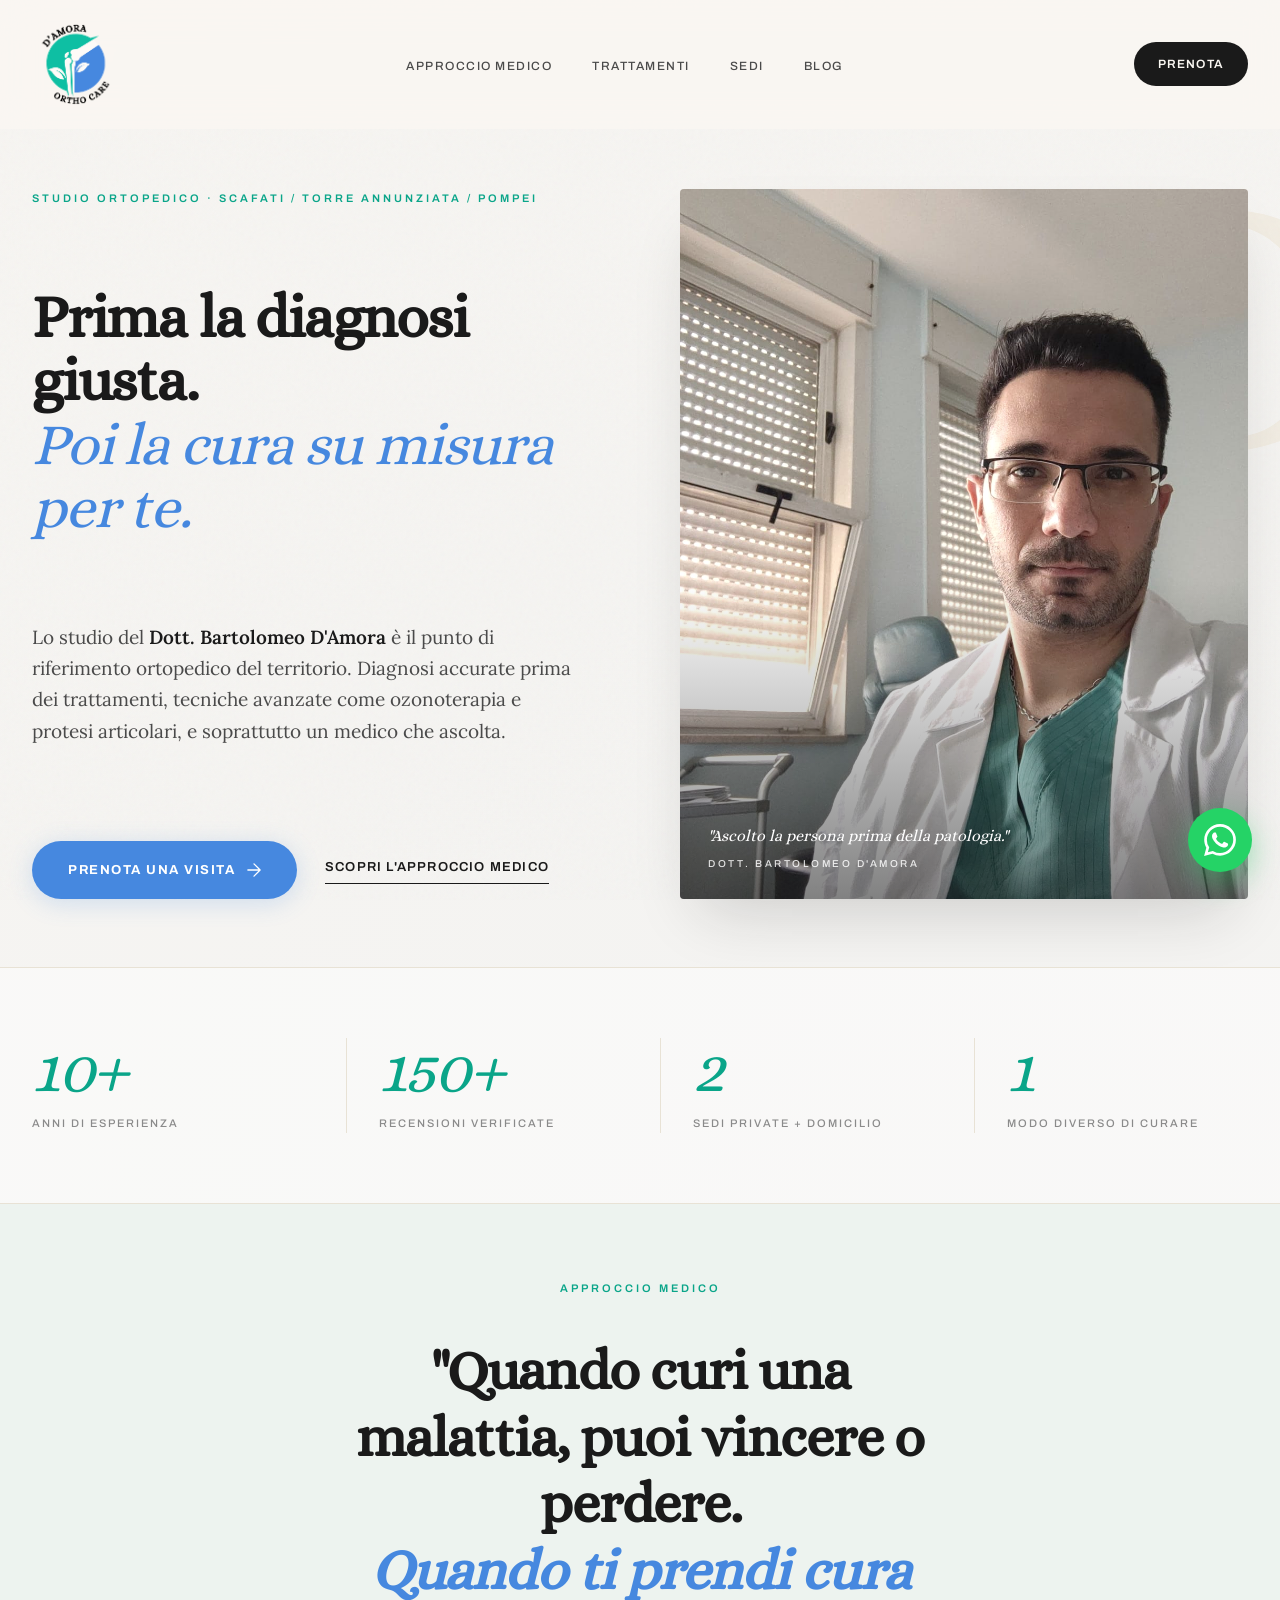
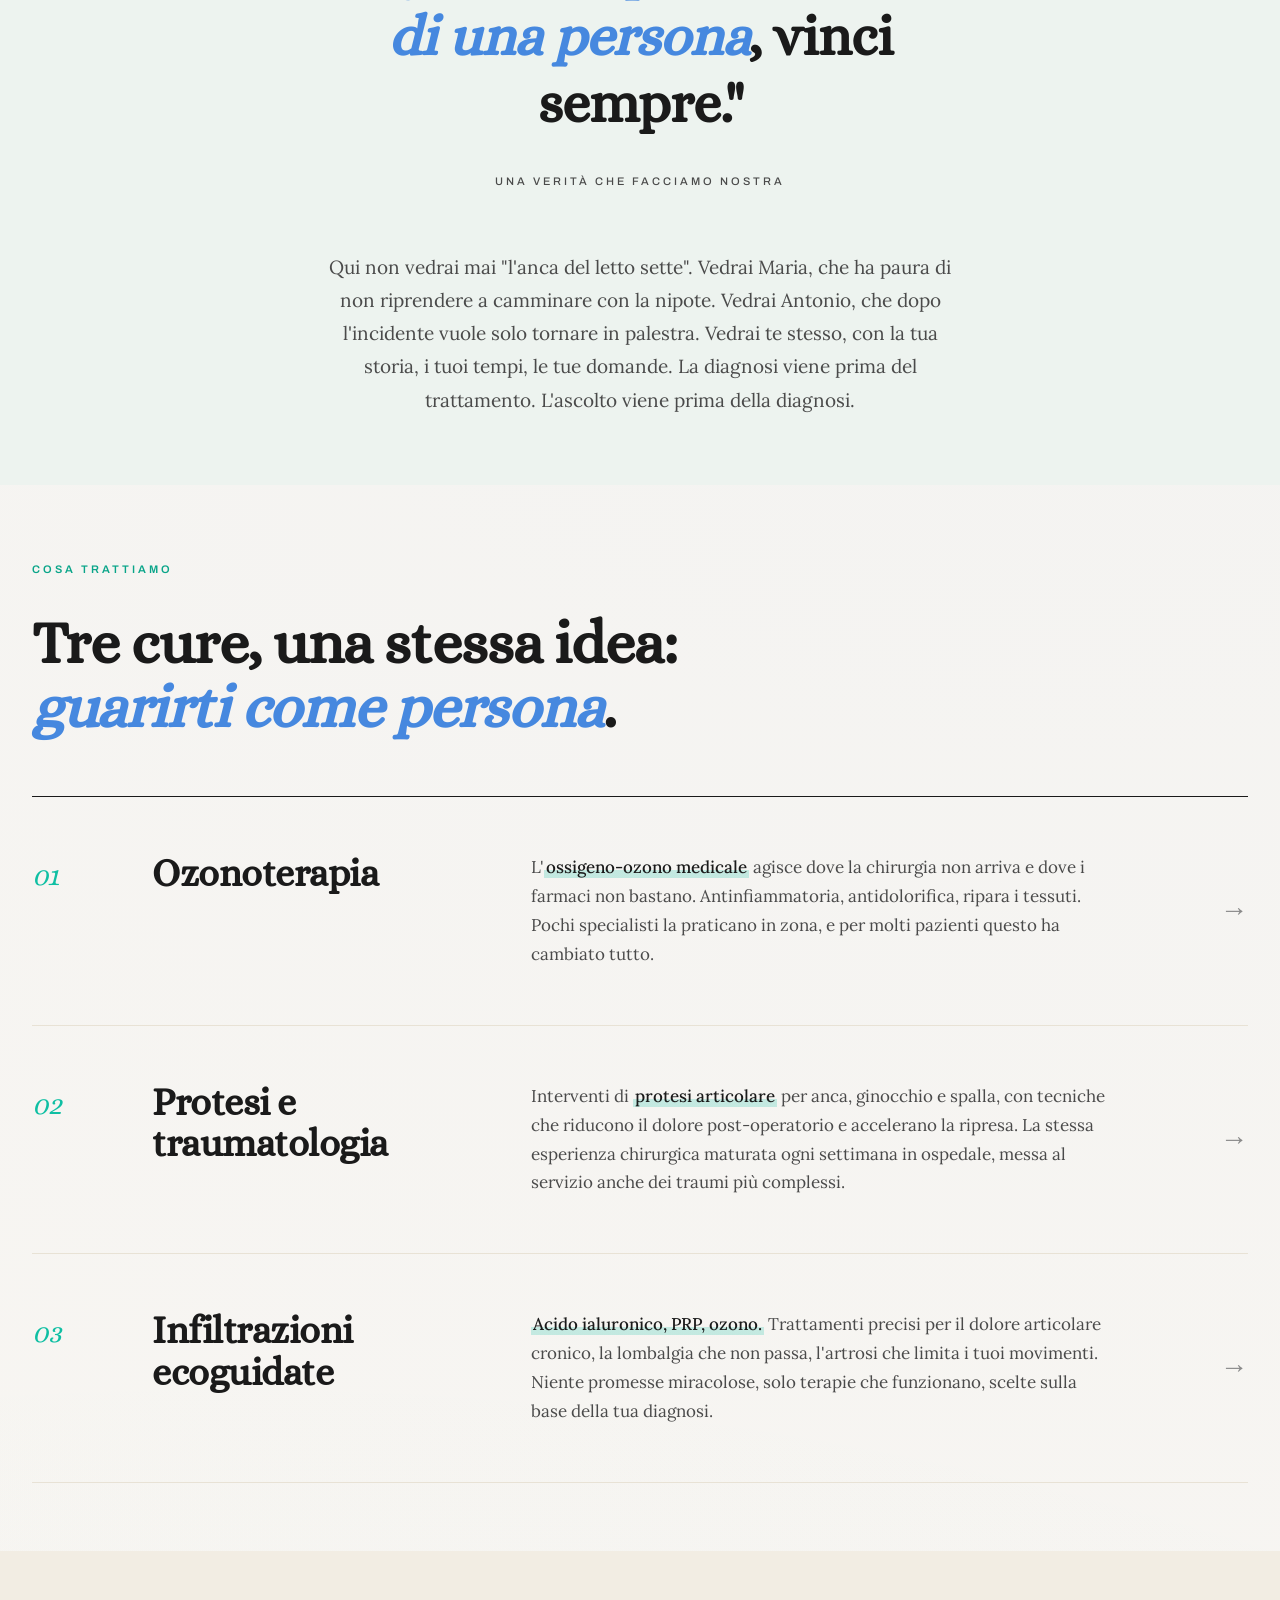
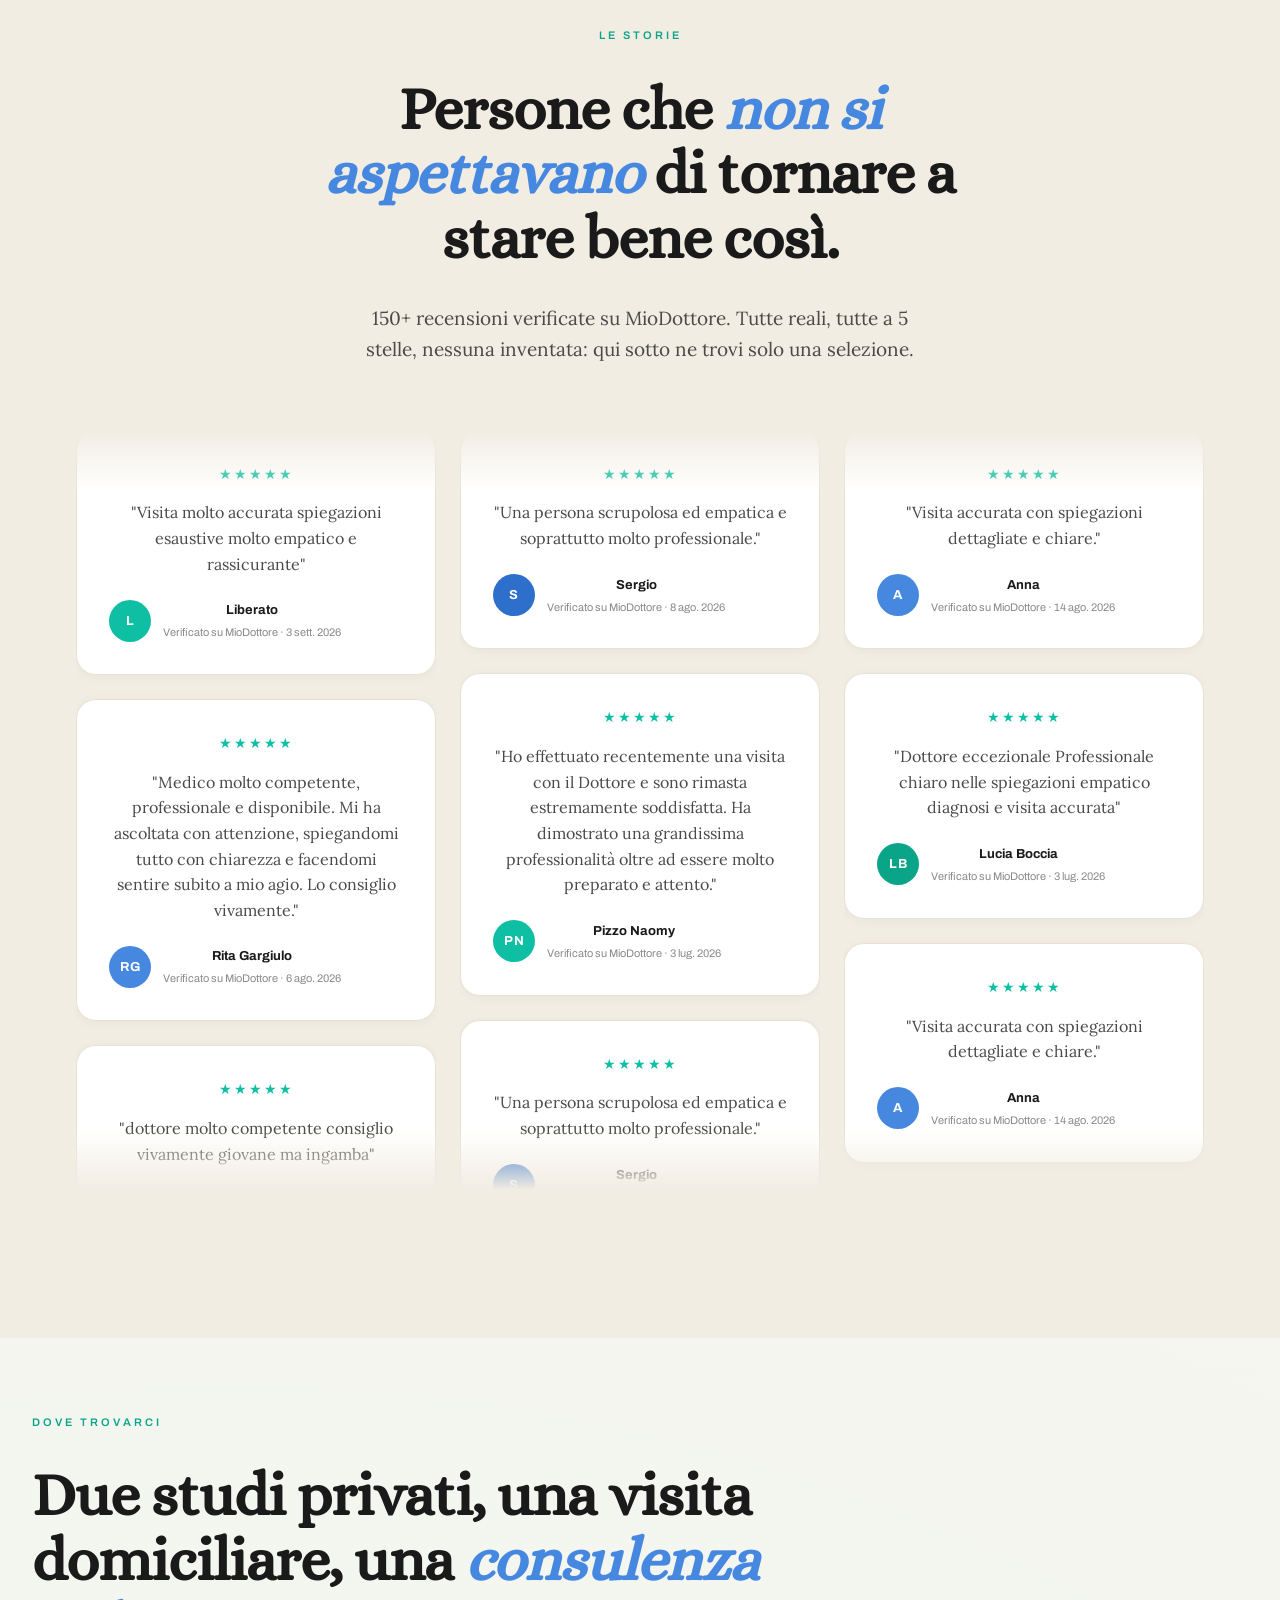
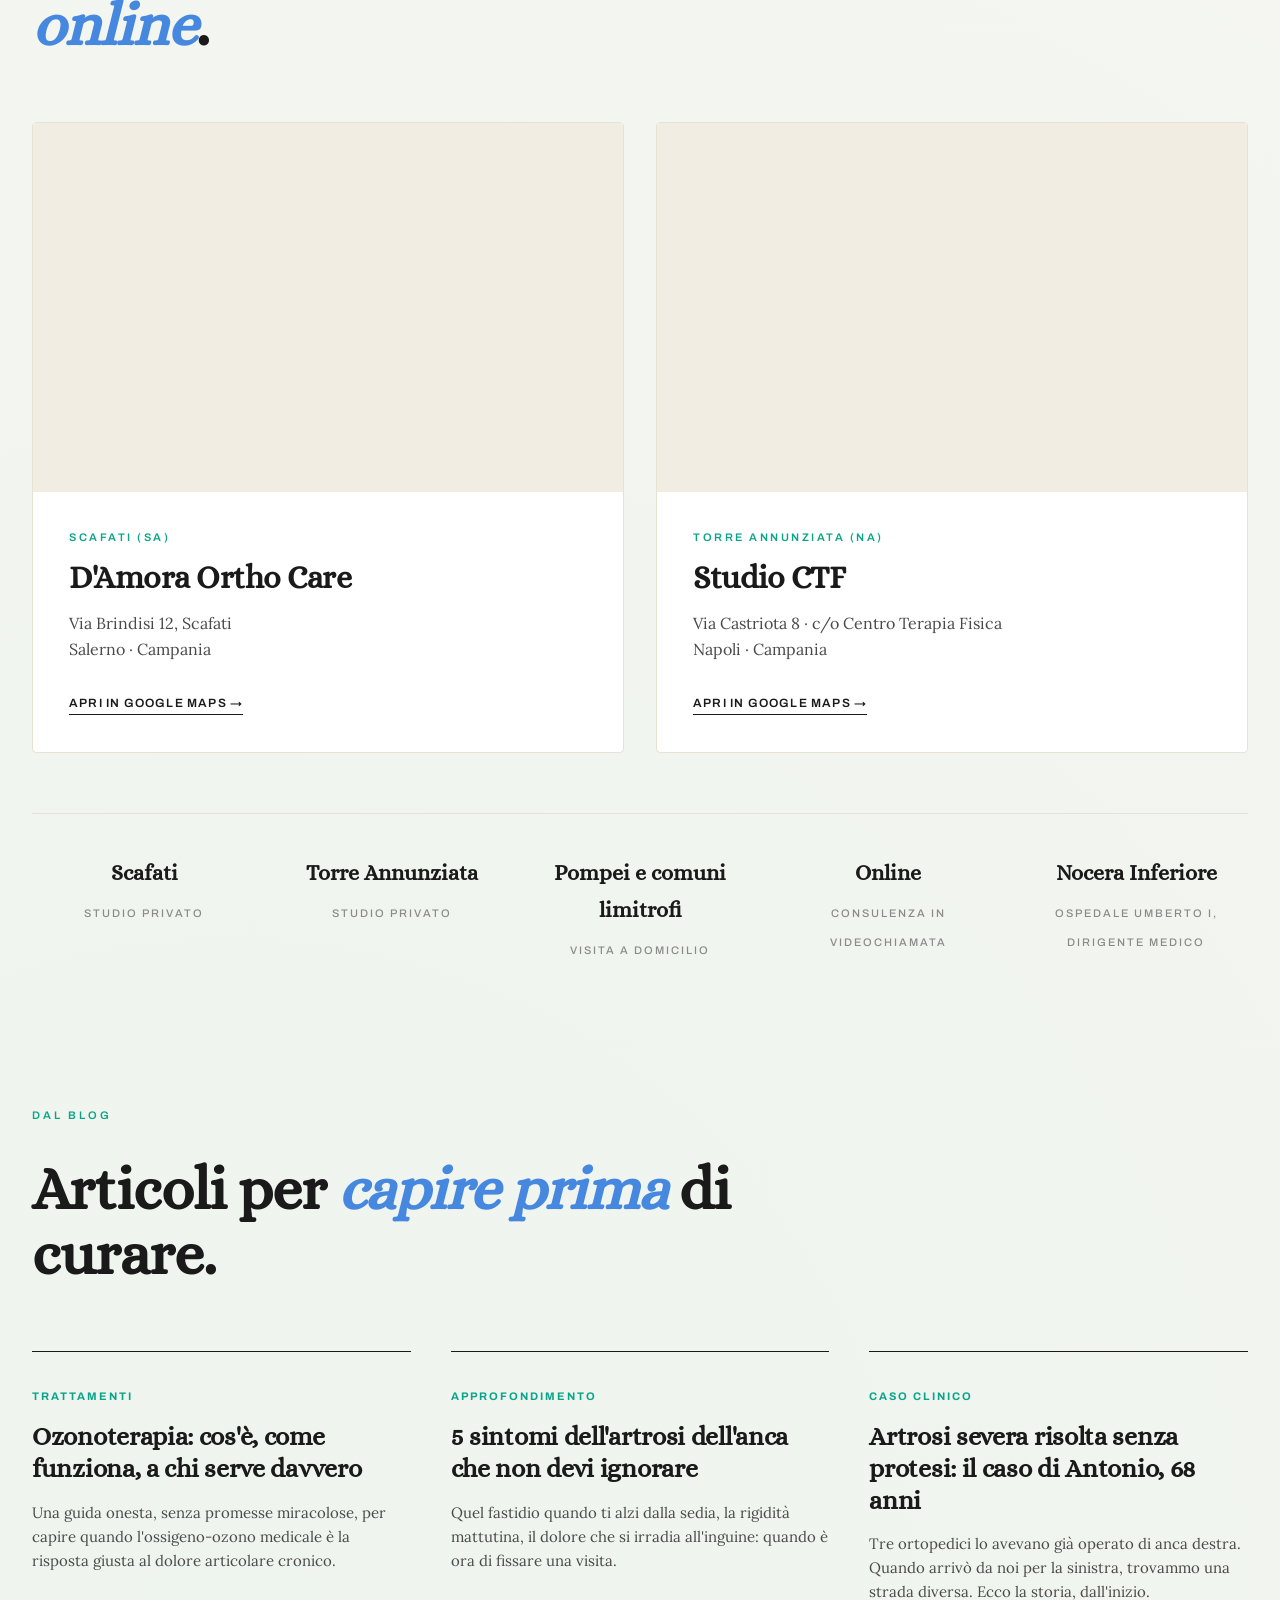
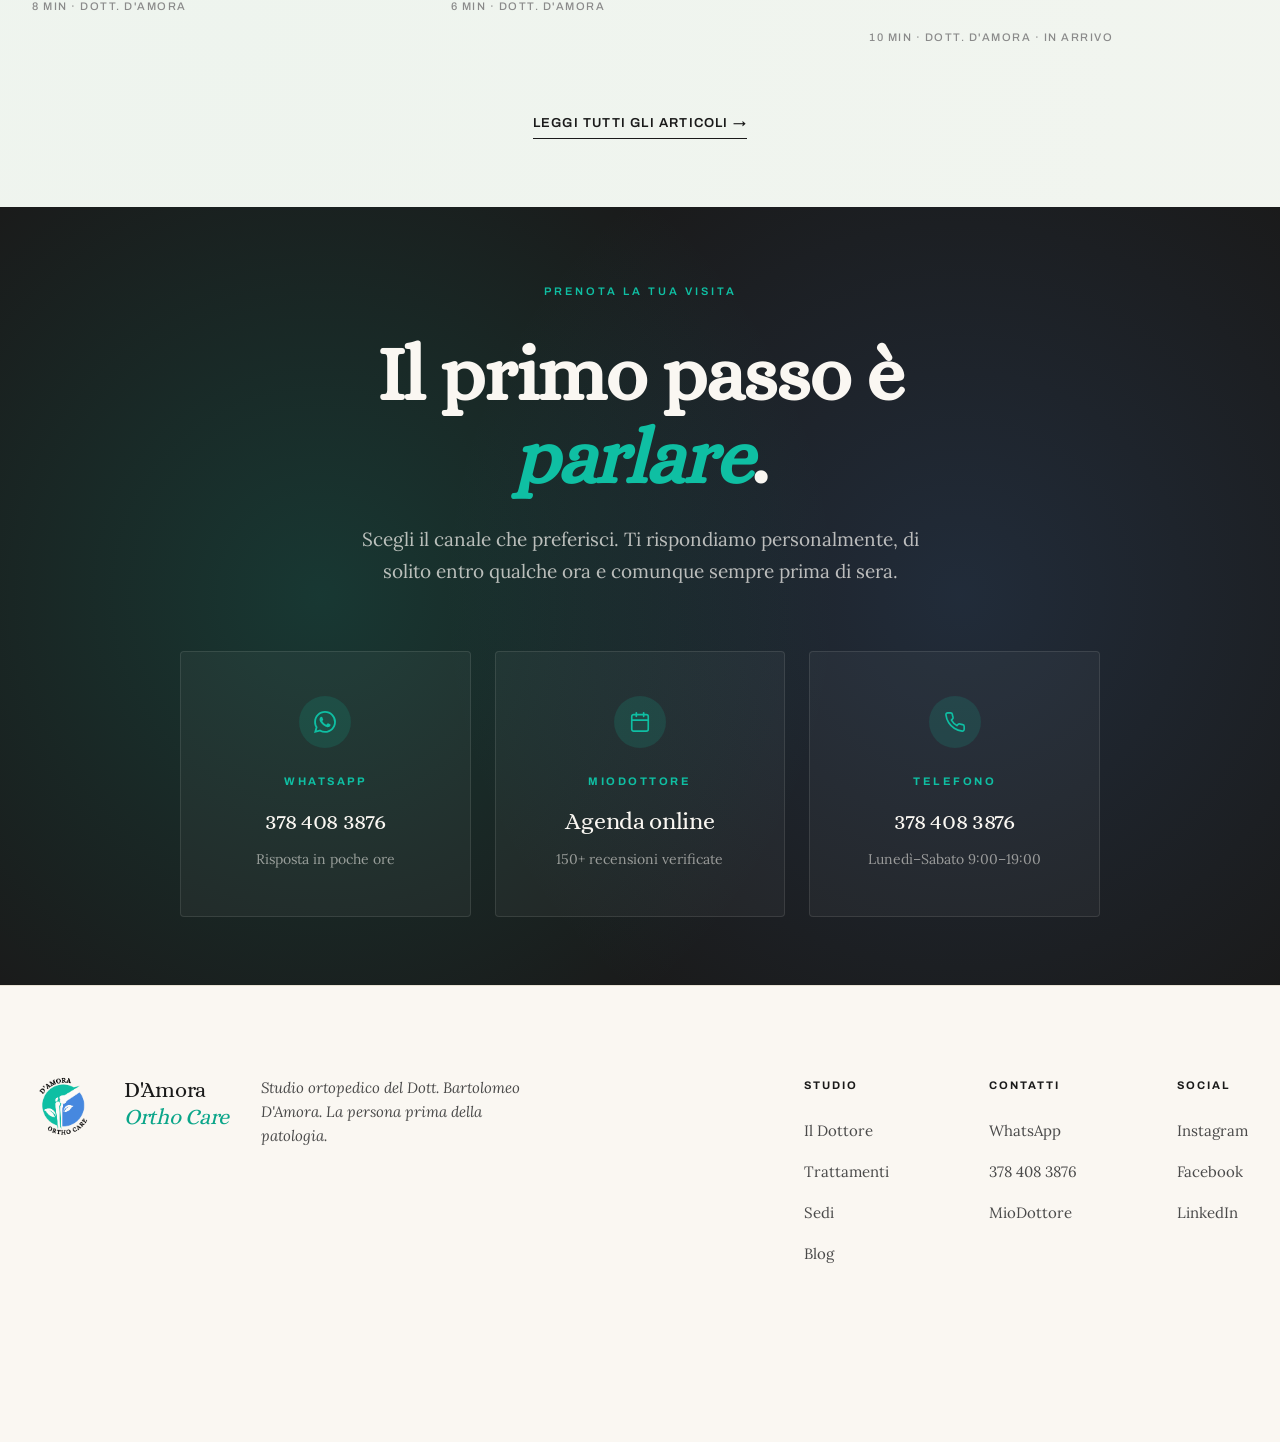
==== commit 8e0d5cf1: "Revert "Hero: kicker a tutta larghezza sopra foto/testo su mobile, corretta citazione tagliata sotto" ====
--- a/index.html
+++ b/index.html
@@ -35,8 +35,8 @@
   <div class="hero-mark" aria-hidden="true">D</div>
   <div class="container">
     <div class="hero-grid">
-      <div class="kicker hero-kicker">Studio Ortopedico · Scafati / Torre Annunziata / Pompei</div>
       <div class="hero-content">
+        <div class="kicker">Studio Ortopedico · Scafati / Torre Annunziata / Pompei</div>
         <h1 class="hero-claim">Prima la diagnosi giusta.<br><em>Poi la cura su misura<br>per te.</em></h1>
         <p class="hero-intro">Lo studio del <strong>Dott. Bartolomeo D'Amora</strong> è il punto di riferimento ortopedico del territorio. Diagnosi accurate prima dei trattamenti, tecniche avanzate come ozonoterapia e protesi articolari, e soprattutto un medico che ascolta.</p>
         <div class="hero-actions">
@@ -505,7 +505,7 @@
 
   // --- Scroll fade-up animation ---
   const animatedElements = document.querySelectorAll(
-    '.hero-kicker, .hero-content > *, .hero-portrait, .number-item, .filosofia > .container > *, ' +
+    '.hero-content > *, .hero-portrait, .number-item, .filosofia > .container > *, ' +
     '#trattamenti > .container > *, .treatment-item, ' +
     '.testimonials-v2 > .container > *, ' +
     '#sedi > .container > *, .sede-card, .sedi-extra-item, ' +
--- a/assets/style.css
+++ b/assets/style.css
@@ -187,16 +187,12 @@
 .hero-grid {
   display: grid;
   grid-template-columns: 1fr 1fr;
-  grid-template-rows: auto 1fr;
-  grid-template-areas: "kicker photo" "content photo";
   gap: 80px;
   align-items: stretch;
   position: relative;
   z-index: 2;
 }
-.hero-kicker { grid-area: kicker; }
 .hero-content {
-  grid-area: content;
   display: flex;
   flex-direction: column;
   justify-content: space-between;
@@ -295,7 +291,6 @@
 }
 
 .hero-portrait {
-  grid-area: photo;
   position: relative;
   aspect-ratio: 4/5;
   border-radius: 4px;
@@ -1455,10 +1450,10 @@
   .nav-links { display: none; }
   .hero-grid {
     grid-template-columns: 1.5fr 1fr;
-    gap: 12px 28px;
+    gap: 28px;
     align-items: start;
   }
-  .hero-portrait { max-width: 100%; }
+  .hero-portrait { max-width: 100%; margin-top: 70px; }
   .hero-mark { display: none; }
   .numbers-grid {
     grid-template-columns: repeat(2, 1fr);
@@ -1553,13 +1548,7 @@
   .article-author-box { flex-direction: column; text-align: center; }
   .sedi-extra { grid-template-columns: repeat(2, 1fr); }
   .sedi-extra-item:last-child { grid-column: 1 / -1; }
-  .hero-grid {
-    grid-template-areas: "kicker kicker" "content photo";
-    gap: 6px 20px;
-  }
-  .hero-kicker { margin-bottom: 10px; white-space: normal; }
-  .hero-portrait { overflow: visible; }
-  .hero-portrait img { border-radius: 4px; }
+  .hero-portrait { margin-top: 47px; }
   .hero-portrait::after { display: none; }
   .hero-portrait-caption {
     position: static;
@@ -1571,7 +1560,7 @@
   .hero-portrait-caption small { font-size: 9px; margin-top: 4px; color: var(--ink-faded); opacity: 1; }
   .hero-claim { font-size: 24px; margin-bottom: 16px; }
   .hero-intro { font-size: 14px; line-height: 1.55; margin-bottom: 20px; }
-  .kicker { font-size: 9px; letter-spacing: 2px; }
+  .kicker { margin-bottom: 16px; font-size: 9px; letter-spacing: 2px; }
   .hero-content { min-width: 0; }
   .hero-actions { gap: 14px; }
   .btn-primary { padding: 12px 20px; font-size: 11px; gap: 8px; }
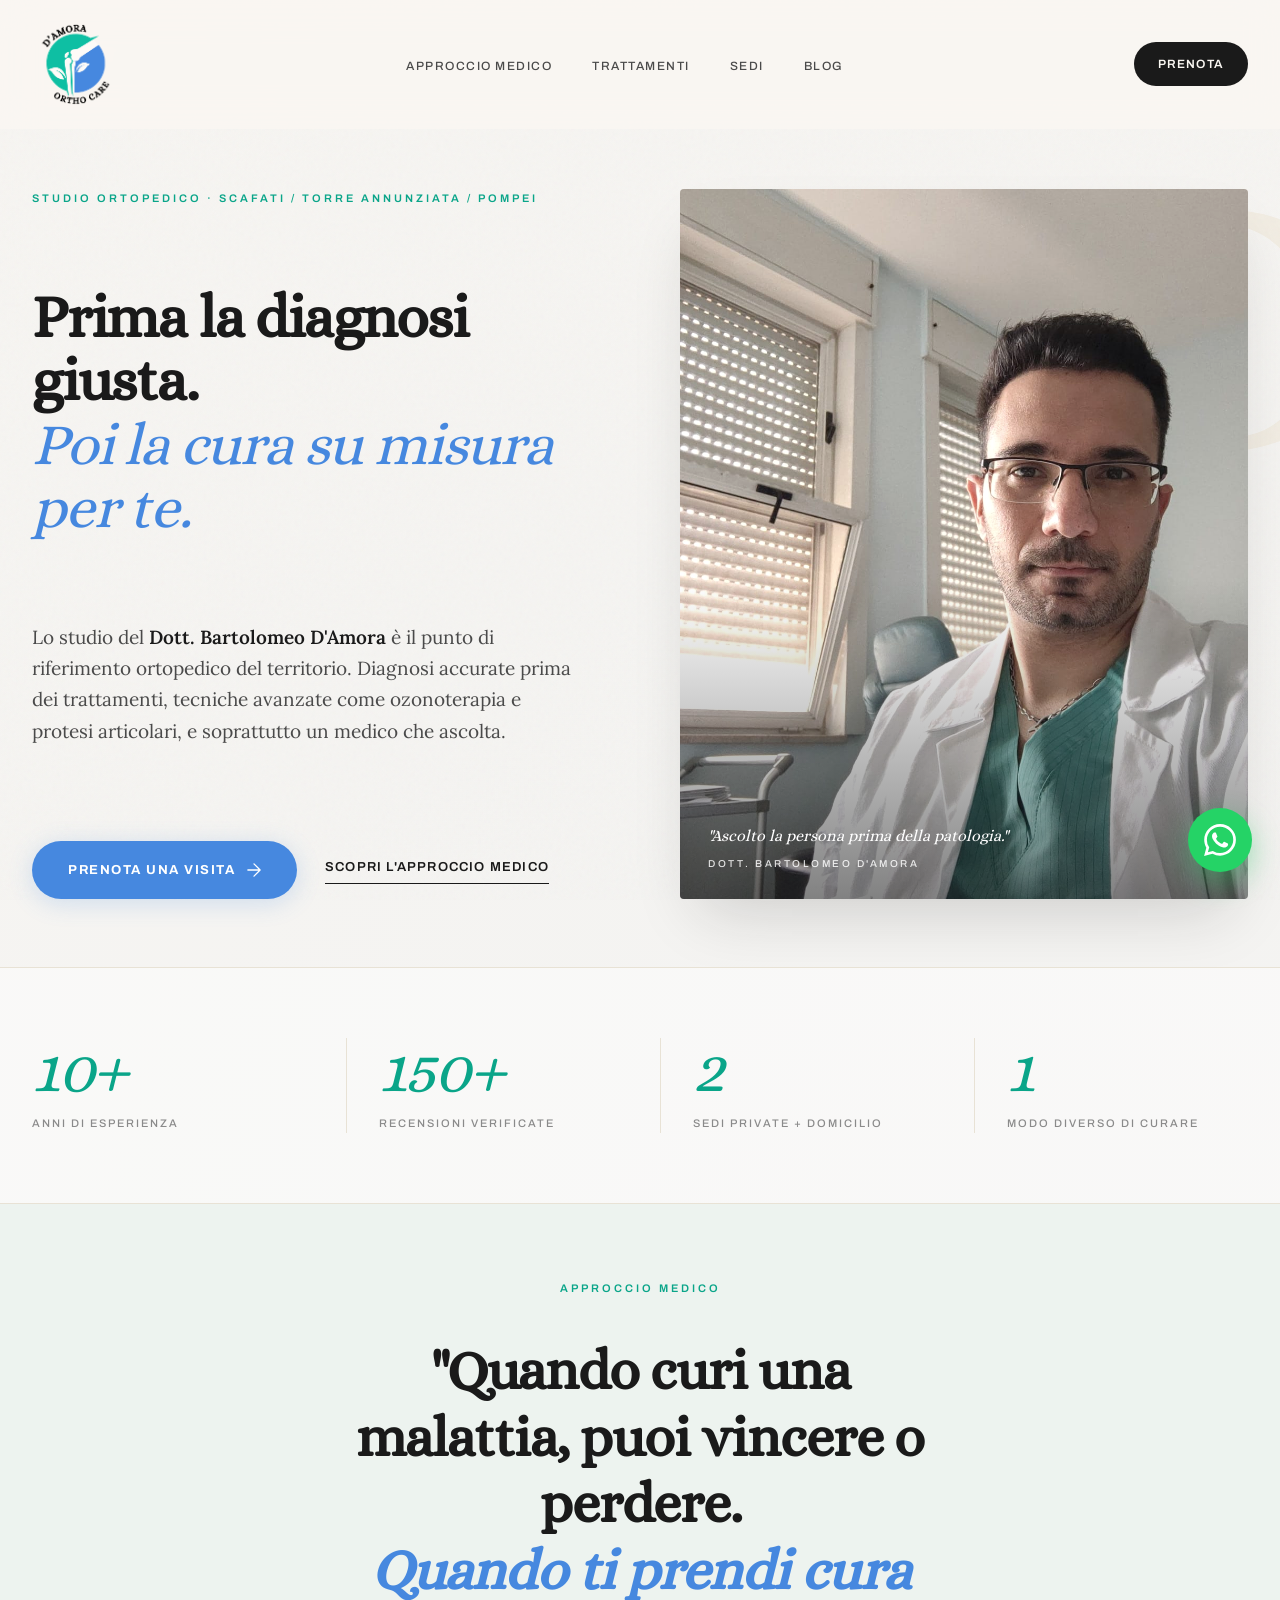
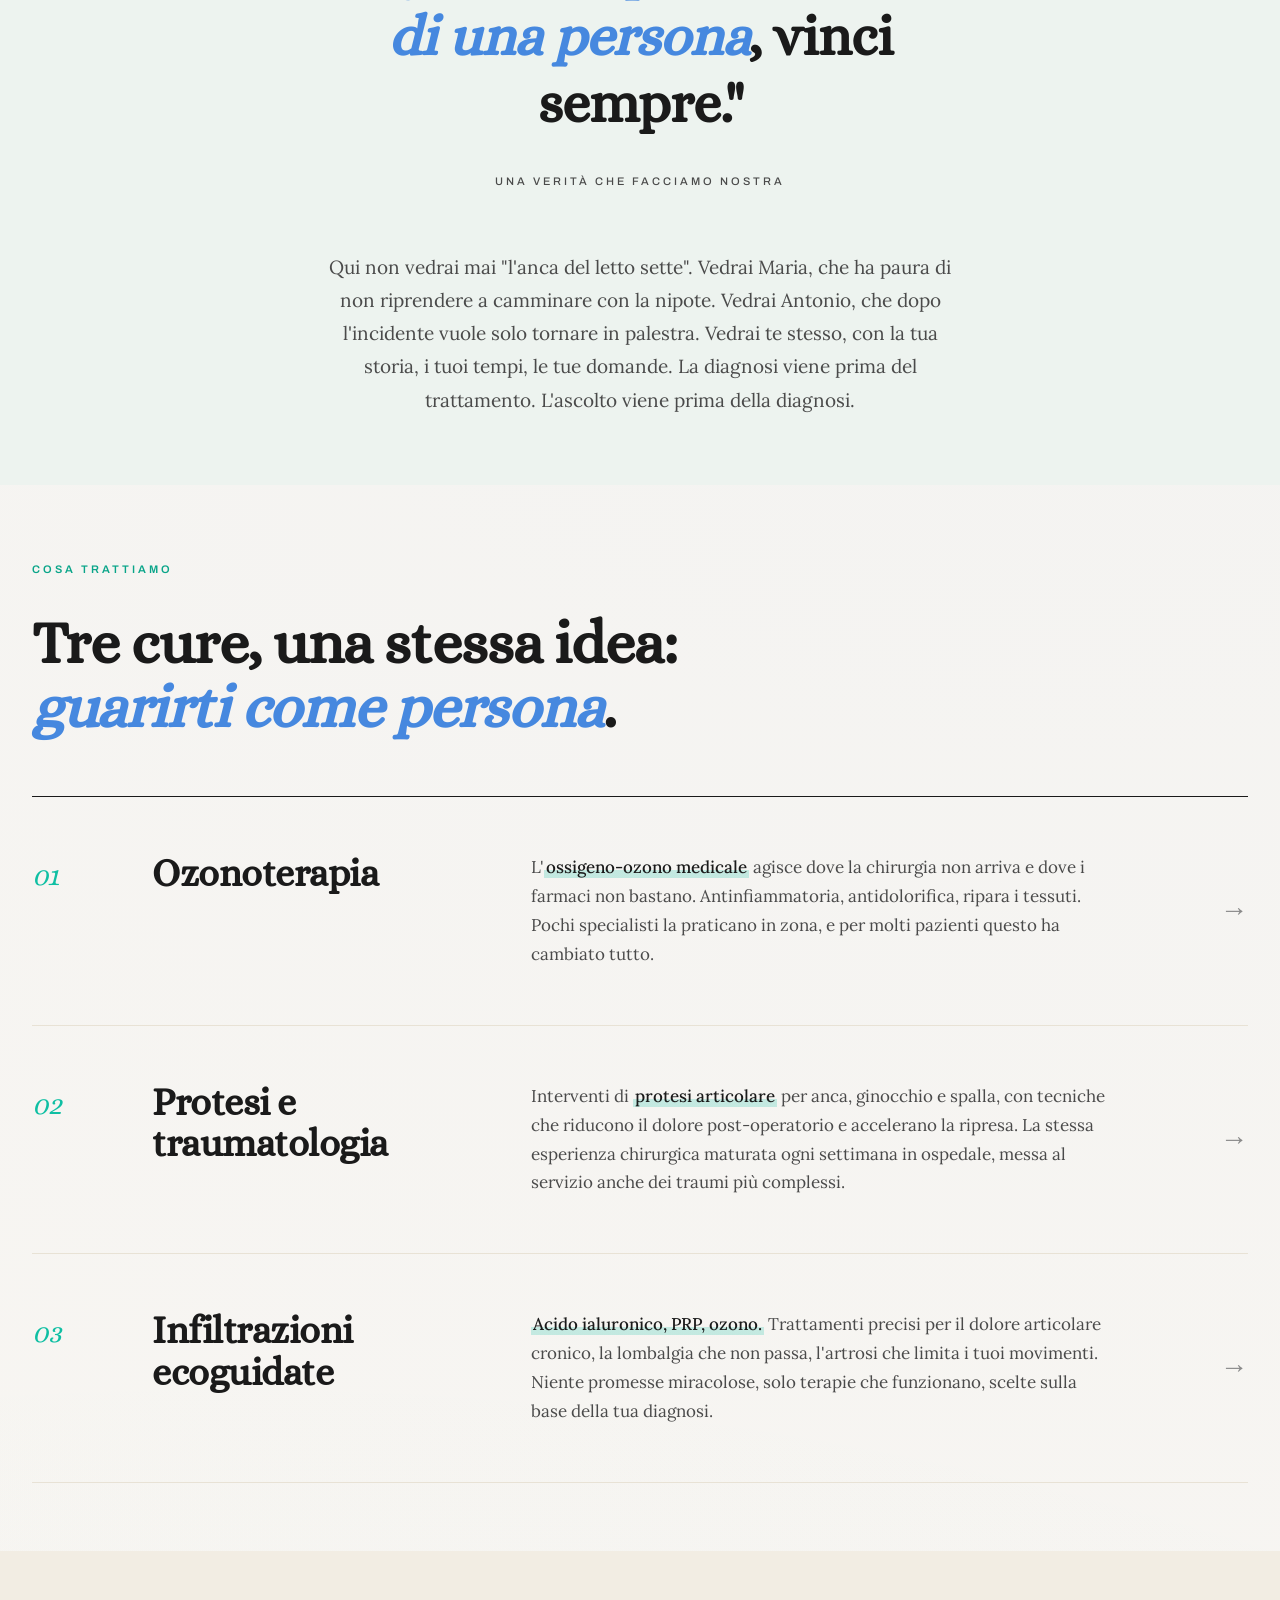
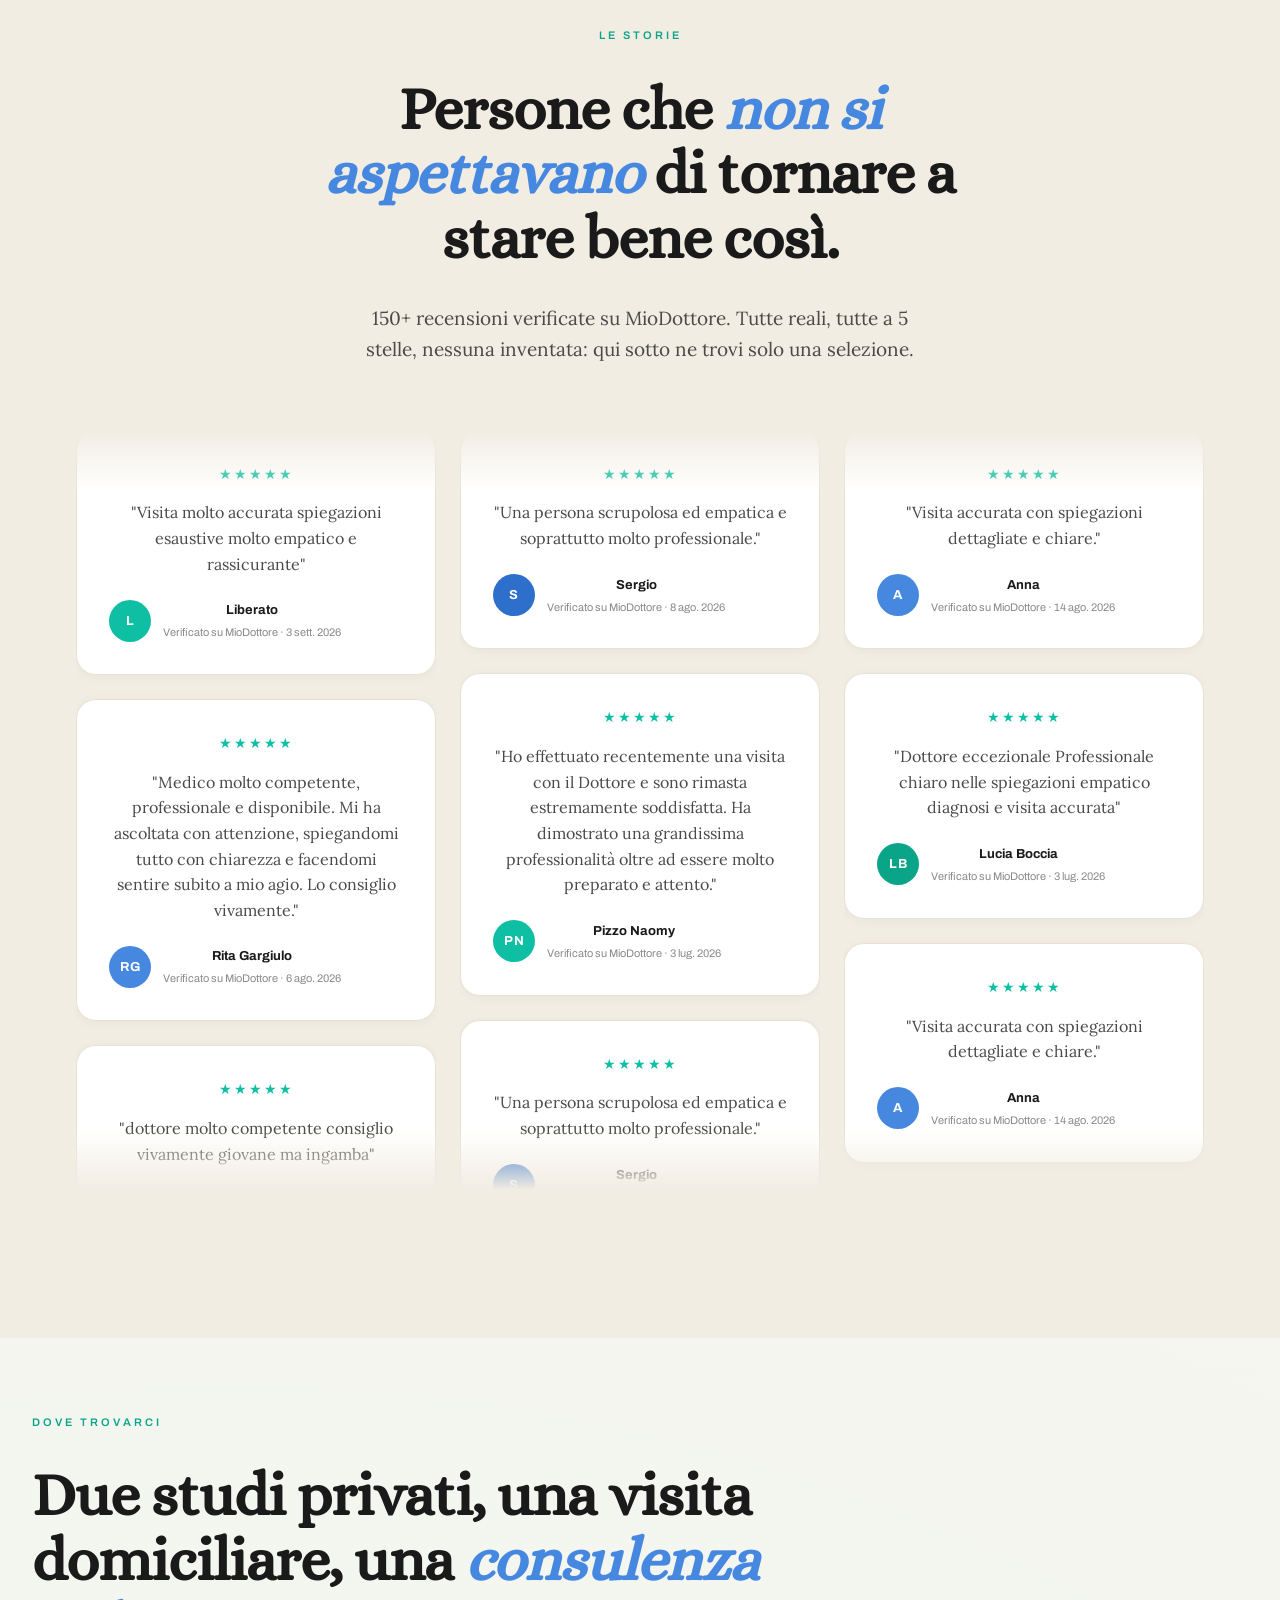
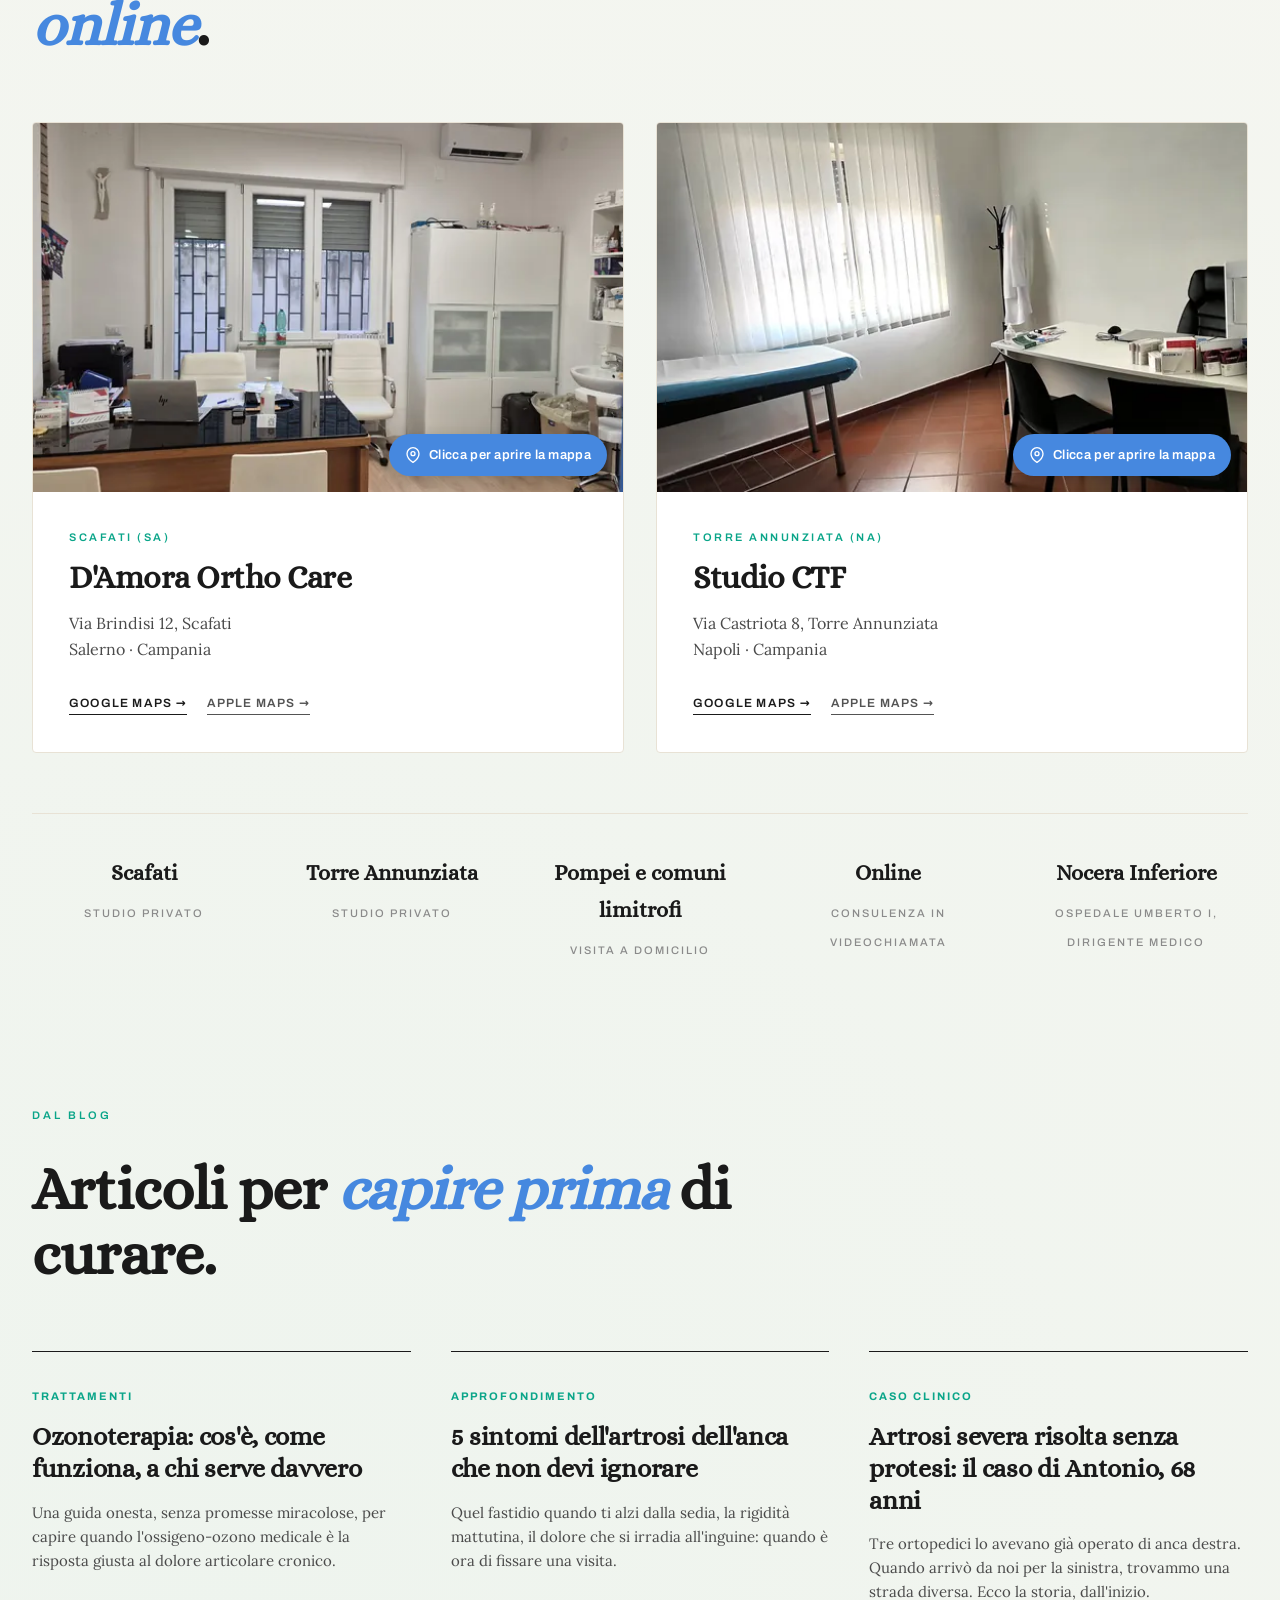
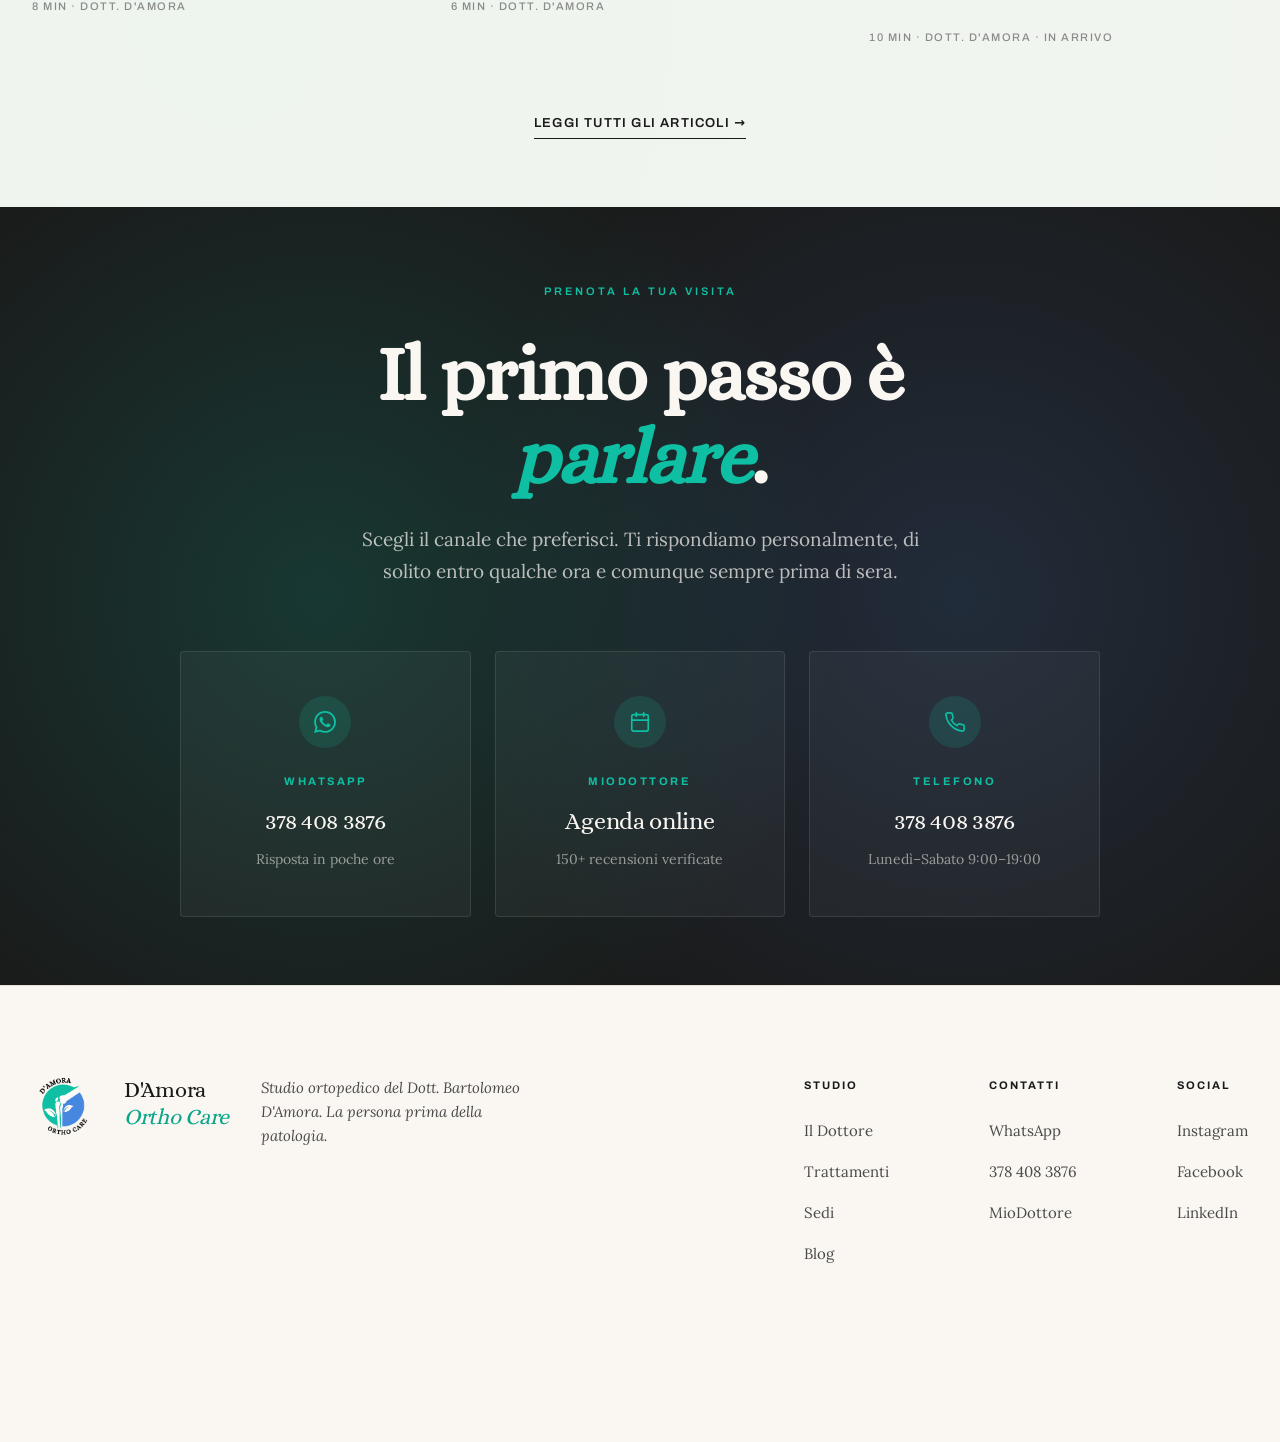
==== commit 89ae1607: "Font ospitati sul sito e foto delle sedi al posto delle mappe Google Rimosse le chiamate a Google Fo" ====
--- a/index.html
+++ b/index.html
@@ -7,9 +7,7 @@
 <meta name="description" content="Studio ortopedico del Dott. Bartolomeo D'Amora. Ozonoterapia, protesi articolari, traumatologia, infiltrazioni. Scafati, Torre Annunziata, Pompei. Prima la diagnosi giusta, poi la cura su misura per te.">
 <link rel="icon" type="image/png" href="assets/logo.png">
 <link rel="apple-touch-icon" href="assets/logo.png">
-<link rel="preconnect" href="https://fonts.googleapis.com">
-<link rel="preconnect" href="https://fonts.gstatic.com" crossorigin>
-<link href="https://fonts.googleapis.com/css2?family=Alice&family=Archivo:wght@400;500;600;700;800&family=Lora:ital,wght@0,400;0,500;0,600;1,400;1,500&display=swap" rel="stylesheet">
+<link rel="stylesheet" href="assets/fonts.css">
 <link rel="stylesheet" href="assets/style.css">
 </head>
 <body>
@@ -317,25 +315,37 @@
     <div class="sedi-grid">
       <div class="sede-card">
         <div class="sede-map">
-          <iframe src="https://www.google.com/maps?q=Via+Brindisi+12,+Scafati+SA&output=embed" loading="lazy" referrerpolicy="no-referrer-when-downgrade"></iframe>
+          <a class="sede-photo" href="https://www.google.com/maps/search/?api=1&query=Via+Brindisi+12+Scafati" target="_blank" rel="noopener" aria-label="Come arrivare a Scafati: apri Google Maps">
+          <picture>
+            <source type="image/webp" srcset="assets/sedi/sede-scafati-640.webp 640w, assets/sedi/sede-scafati-1200.webp 1200w" sizes="(max-width: 800px) 100vw, 560px">
+            <img src="assets/sedi/sede-scafati-1200.jpg" srcset="assets/sedi/sede-scafati-640.jpg 640w, assets/sedi/sede-scafati-1200.jpg 1200w" sizes="(max-width: 800px) 100vw, 560px" width="1200" height="675" loading="lazy" alt="Studio di Scafati, Via Brindisi 12: scrivania per le visite davanti a una finestra luminosa, con armadio e lavandino.">
+          </picture>
+          <span class="sede-photo-hint" aria-hidden="true"><svg width="16" height="16" viewBox="0 0 24 24" fill="none" stroke="currentColor" stroke-width="2" stroke-linecap="round" stroke-linejoin="round"><path d="M21 10c0 7-9 13-9 13s-9-6-9-13a9 9 0 0118 0z"/><circle cx="12" cy="10" r="3"/></svg>Clicca per aprire la mappa</span>
+        </a>
         </div>
         <div class="sede-content">
           <div class="sede-city">Scafati (SA)</div>
           <h3 class="sede-name">D'Amora Ortho Care</h3>
           <p class="sede-address">Via Brindisi 12, Scafati<br>Salerno · Campania</p>
-          <a href="https://www.google.com/maps/search/?api=1&query=Via+Brindisi+12+Scafati" target="_blank" rel="noopener" class="sede-link">Apri in Google Maps →</a>
+          <a href="https://www.google.com/maps/search/?api=1&query=Via+Brindisi+12+Scafati" target="_blank" rel="noopener" class="sede-link">Google Maps →</a><a href="https://maps.apple.com/?q=Via+Brindisi+12+Scafati" target="_blank" rel="noopener" class="sede-link sede-link-alt">Apple Maps →</a>
         </div>
       </div>
 
       <div class="sede-card">
         <div class="sede-map">
-          <iframe src="https://www.google.com/maps?q=Via+Castriota+8,+Torre+Annunziata+NA&output=embed" loading="lazy" referrerpolicy="no-referrer-when-downgrade"></iframe>
+          <a class="sede-photo" href="https://www.google.com/maps/search/?api=1&query=Via+Castriota+8+Torre+Annunziata" target="_blank" rel="noopener" aria-label="Come arrivare a Torre Annunziata: apri Google Maps">
+          <picture>
+            <source type="image/webp" srcset="assets/sedi/sede-torre-annunziata-640.webp 640w, assets/sedi/sede-torre-annunziata-1200.webp 1200w" sizes="(max-width: 800px) 100vw, 560px">
+            <img src="assets/sedi/sede-torre-annunziata-1200.jpg" srcset="assets/sedi/sede-torre-annunziata-640.jpg 640w, assets/sedi/sede-torre-annunziata-1200.jpg 1200w" sizes="(max-width: 800px) 100vw, 560px" width="1200" height="675" loading="lazy" alt="Studio di Torre Annunziata, Via Castriota 8: ambulatorio con lettino per le visite e scrivania del dottore.">
+          </picture>
+          <span class="sede-photo-hint" aria-hidden="true"><svg width="16" height="16" viewBox="0 0 24 24" fill="none" stroke="currentColor" stroke-width="2" stroke-linecap="round" stroke-linejoin="round"><path d="M21 10c0 7-9 13-9 13s-9-6-9-13a9 9 0 0118 0z"/><circle cx="12" cy="10" r="3"/></svg>Clicca per aprire la mappa</span>
+        </a>
         </div>
         <div class="sede-content">
           <div class="sede-city">Torre Annunziata (NA)</div>
           <h3 class="sede-name">Studio CTF</h3>
-          <p class="sede-address">Via Castriota 8 · c/o Centro Terapia Fisica<br>Napoli · Campania</p>
-          <a href="https://www.google.com/maps/search/?api=1&query=Via+Castriota+8+Torre+Annunziata" target="_blank" rel="noopener" class="sede-link">Apri in Google Maps →</a>
+          <p class="sede-address">Via Castriota 8, Torre Annunziata<br>Napoli · Campania</p>
+          <a href="https://www.google.com/maps/search/?api=1&query=Via+Castriota+8+Torre+Annunziata" target="_blank" rel="noopener" class="sede-link">Google Maps →</a><a href="https://maps.apple.com/?q=Via+Castriota+8+Torre+Annunziata" target="_blank" rel="noopener" class="sede-link sede-link-alt">Apple Maps →</a>
         </div>
       </div>
     </div>
@@ -469,7 +479,7 @@
           <h4>Social</h4>
           <ul>
             <li><a href="https://instagram.com/ortopedico_damora">Instagram</a></li>
-            <li><a href="#">Facebook</a></li>
+            <li><a href="https://www.facebook.com/people/DAmora-Ortho-Care/61564949987445/" target="_blank" rel="noopener">Facebook</a></li>
             <li><a href="https://linkedin.com/in/bartolomeo-d-amora-4a7528174">LinkedIn</a></li>
           </ul>
         </div>
--- a/assets/fonts.css
+++ b/assets/fonts.css
@@ -0,0 +1,83 @@
+/* Font ospitati sul sito (nessuna chiamata a Google). Alice, Archivo, Lora: SIL Open Font License. Sottoinsieme 'latin'. */
+@font-face {
+  font-family: 'Alice';
+  font-style: normal;
+  font-weight: 400;
+  font-display: swap;
+  src: url('fonts/alice-normal-400-latin.woff2') format('woff2');
+}
+@font-face {
+  font-family: 'Archivo';
+  font-style: normal;
+  font-weight: 400;
+  font-stretch: 100%;
+  font-display: swap;
+  src: url('fonts/archivo-normal-400-latin.woff2') format('woff2');
+}
+@font-face {
+  font-family: 'Archivo';
+  font-style: normal;
+  font-weight: 500;
+  font-stretch: 100%;
+  font-display: swap;
+  src: url('fonts/archivo-normal-400-latin.woff2') format('woff2');
+}
+@font-face {
+  font-family: 'Archivo';
+  font-style: normal;
+  font-weight: 600;
+  font-stretch: 100%;
+  font-display: swap;
+  src: url('fonts/archivo-normal-400-latin.woff2') format('woff2');
+}
+@font-face {
+  font-family: 'Archivo';
+  font-style: normal;
+  font-weight: 700;
+  font-stretch: 100%;
+  font-display: swap;
+  src: url('fonts/archivo-normal-400-latin.woff2') format('woff2');
+}
+@font-face {
+  font-family: 'Archivo';
+  font-style: normal;
+  font-weight: 800;
+  font-stretch: 100%;
+  font-display: swap;
+  src: url('fonts/archivo-normal-400-latin.woff2') format('woff2');
+}
+@font-face {
+  font-family: 'Lora';
+  font-style: italic;
+  font-weight: 400;
+  font-display: swap;
+  src: url('fonts/lora-italic-400-latin.woff2') format('woff2');
+}
+@font-face {
+  font-family: 'Lora';
+  font-style: italic;
+  font-weight: 500;
+  font-display: swap;
+  src: url('fonts/lora-italic-400-latin.woff2') format('woff2');
+}
+@font-face {
+  font-family: 'Lora';
+  font-style: normal;
+  font-weight: 400;
+  font-display: swap;
+  src: url('fonts/lora-normal-400-latin.woff2') format('woff2');
+}
+@font-face {
+  font-family: 'Lora';
+  font-style: normal;
+  font-weight: 500;
+  font-display: swap;
+  src: url('fonts/lora-normal-400-latin.woff2') format('woff2');
+}
+@font-face {
+  font-family: 'Lora';
+  font-style: normal;
+  font-weight: 600;
+  font-display: swap;
+  src: url('fonts/lora-normal-400-latin.woff2') format('woff2');
+}
--- a/assets/style.css
+++ b/assets/style.css
@@ -614,11 +614,56 @@
   position: relative;
   overflow: hidden;
 }
-.sede-map iframe {
+.sede-photo,
+.sede-photo picture {
+  display: block;
   width: 100%;
   height: 100%;
-  border: none;
-  filter: grayscale(0.4) contrast(1.05);
+}
+.sede-photo img {
+  display: block;
+  width: 100%;
+  height: 100%;
+  object-fit: cover;
+  transition: transform 0.6s cubic-bezier(0.65, 0, 0.35, 1);
+}
+.sede-photo:hover img,
+.sede-photo:focus-visible img {
+  transform: scale(1.03);
+}
+.sede-photo:focus-visible {
+  outline: 3px solid var(--blue);
+  outline-offset: -3px;
+}
+.sede-photo {
+  position: relative;
+}
+.sede-photo-hint {
+  position: absolute;
+  right: 16px;
+  bottom: 16px;
+  display: inline-flex;
+  align-items: center;
+  gap: 8px;
+  padding: 10px 16px;
+  border-radius: 999px;
+  background: var(--blue);
+  color: #fff;
+  font-family: var(--font-sans);
+  font-size: 13px;
+  font-weight: 600;
+  letter-spacing: 0.3px;
+  box-shadow: 0 4px 16px rgba(26, 26, 26, 0.22);
+  transition: background 0.3s, color 0.3s;
+}
+.sede-photo:hover .sede-photo-hint,
+.sede-photo:focus-visible .sede-photo-hint {
+  background: var(--teal);
+  color: #fff;
+}
+.sede-link-alt {
+  margin-left: 20px;
+  opacity: 0.75;
 }
 
 .sede-content {
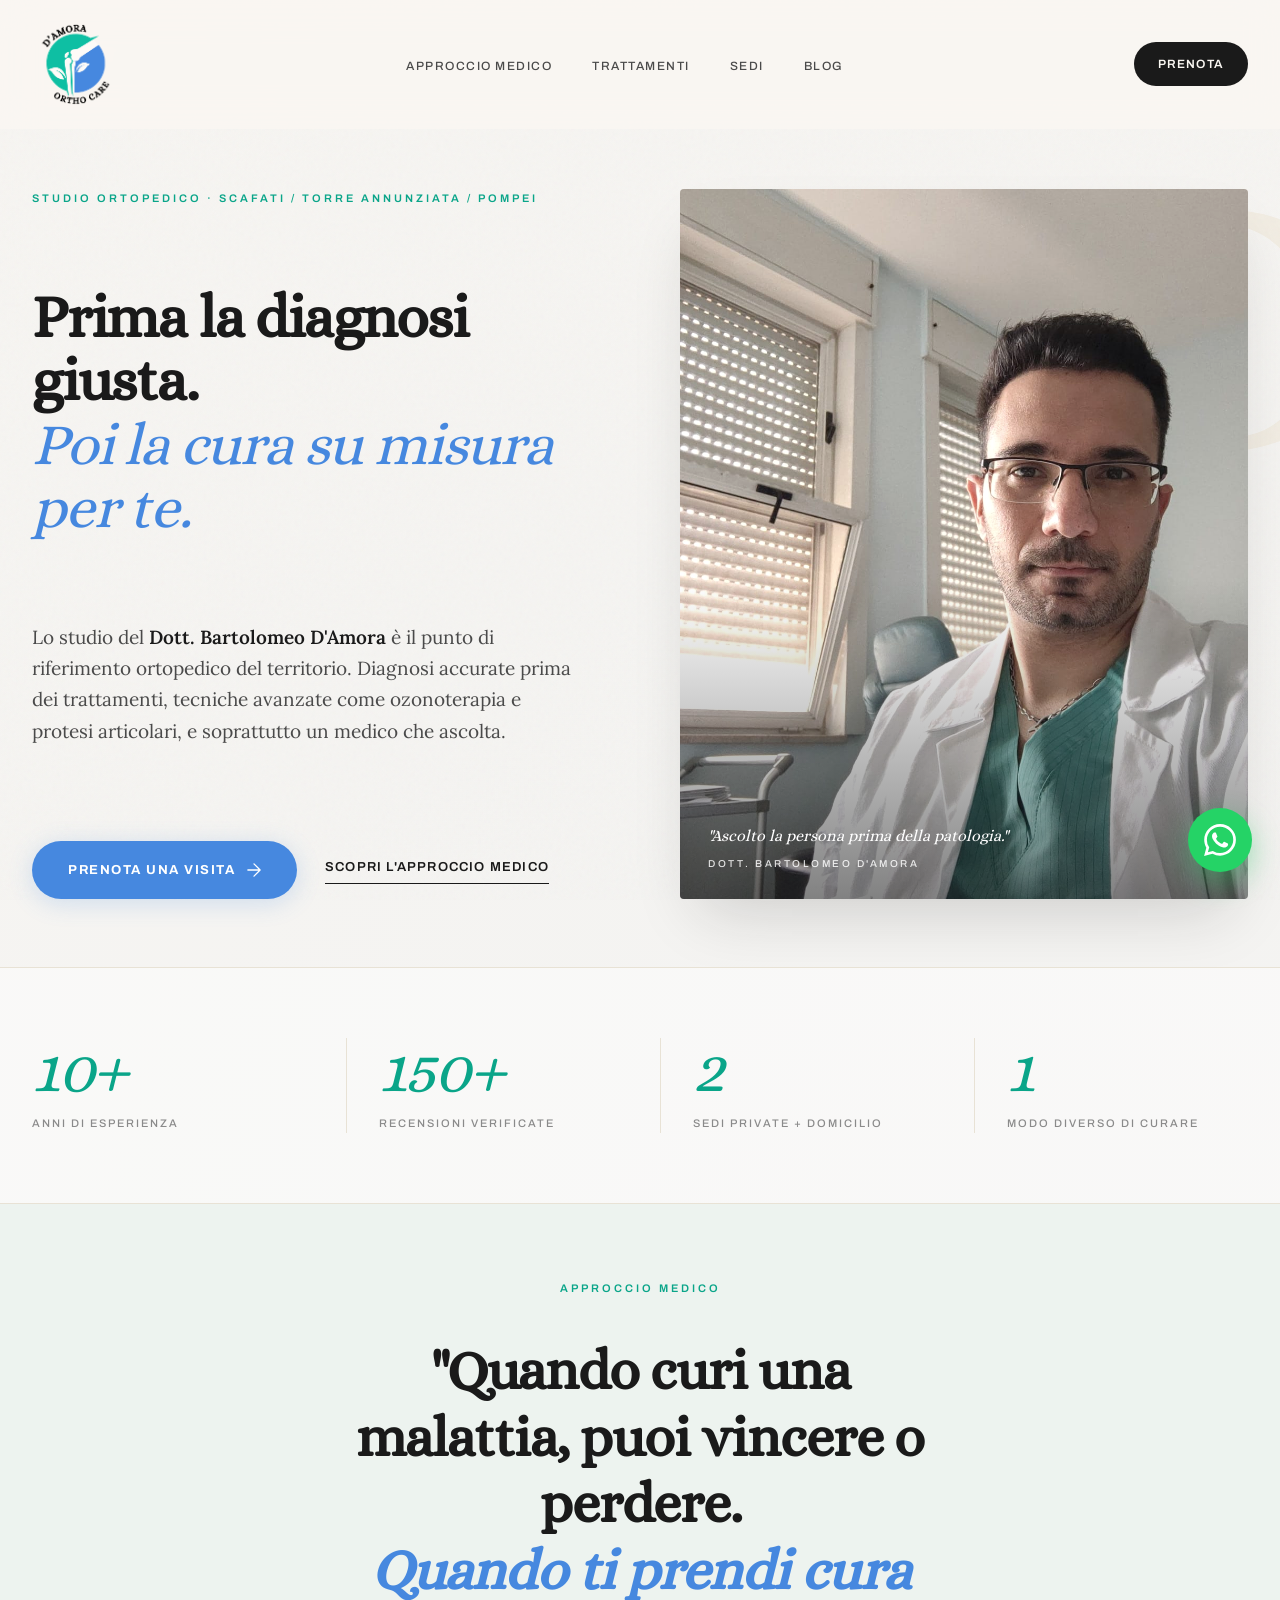
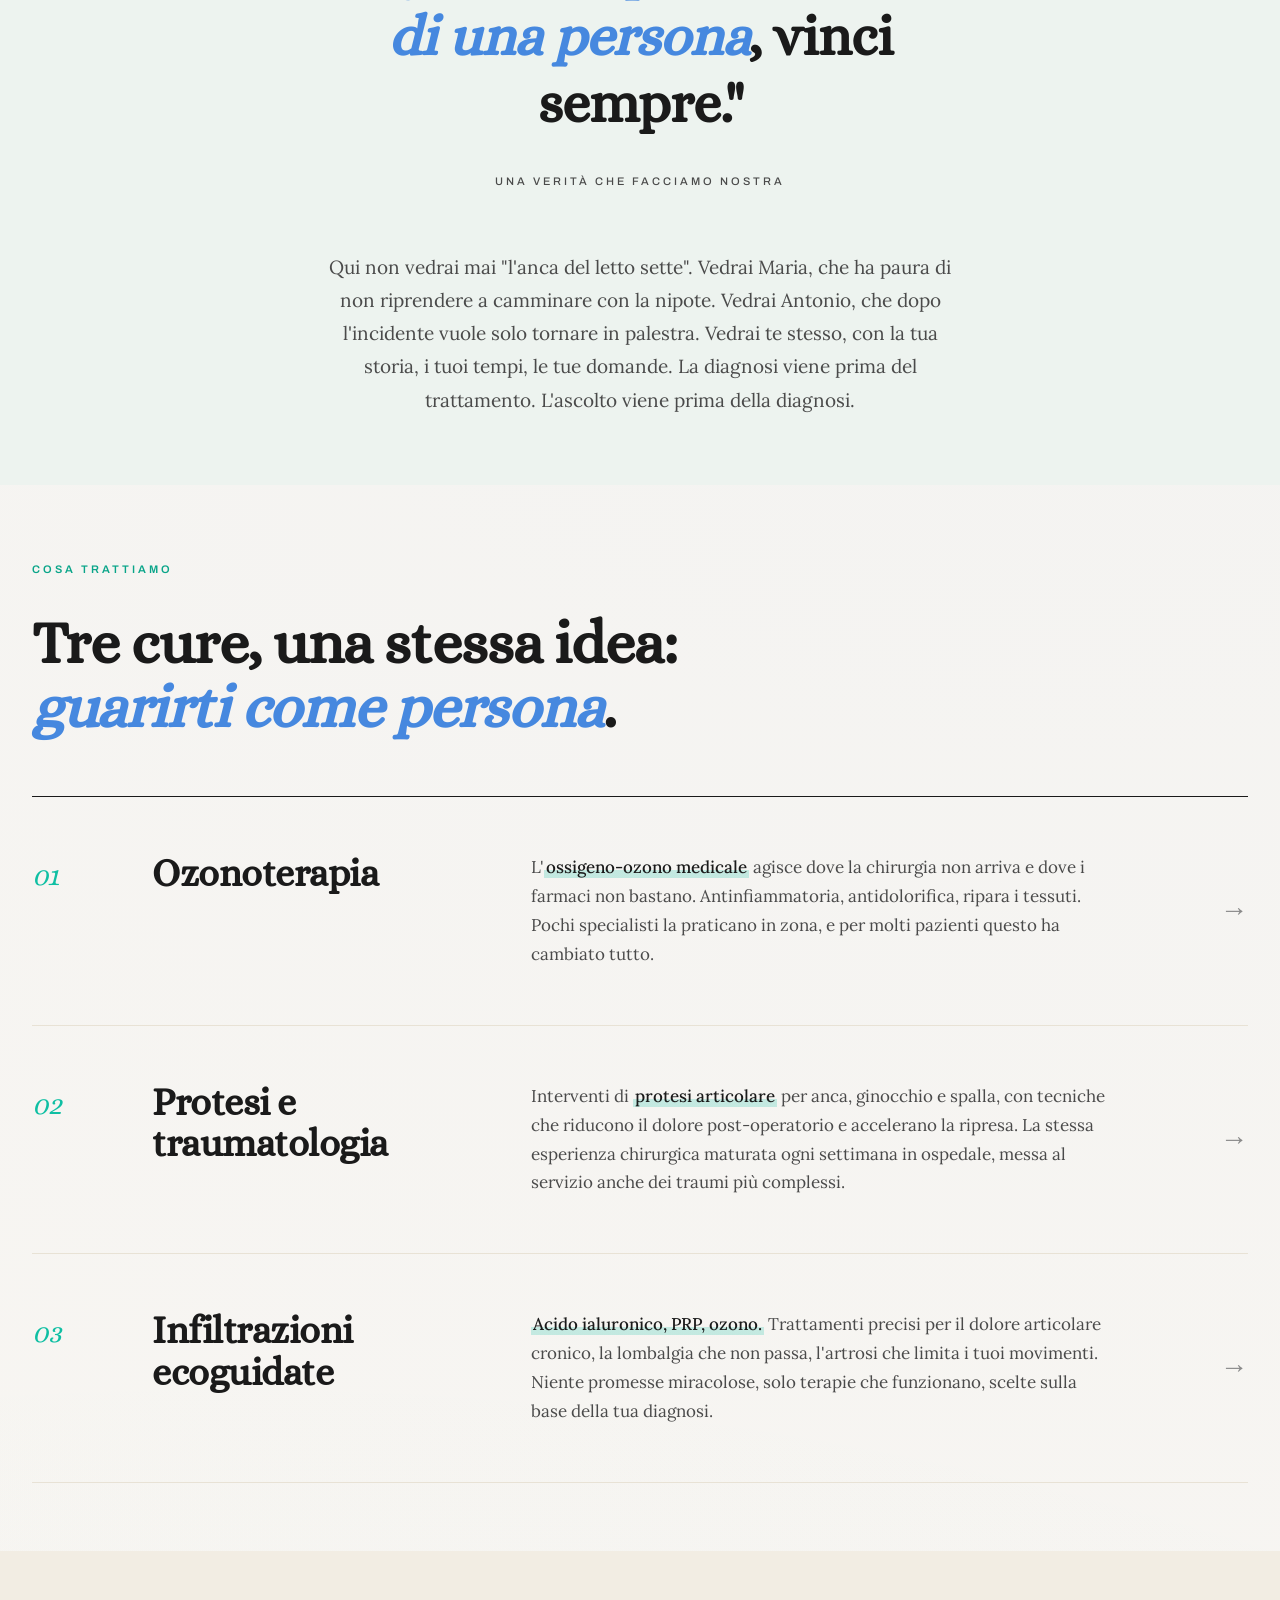
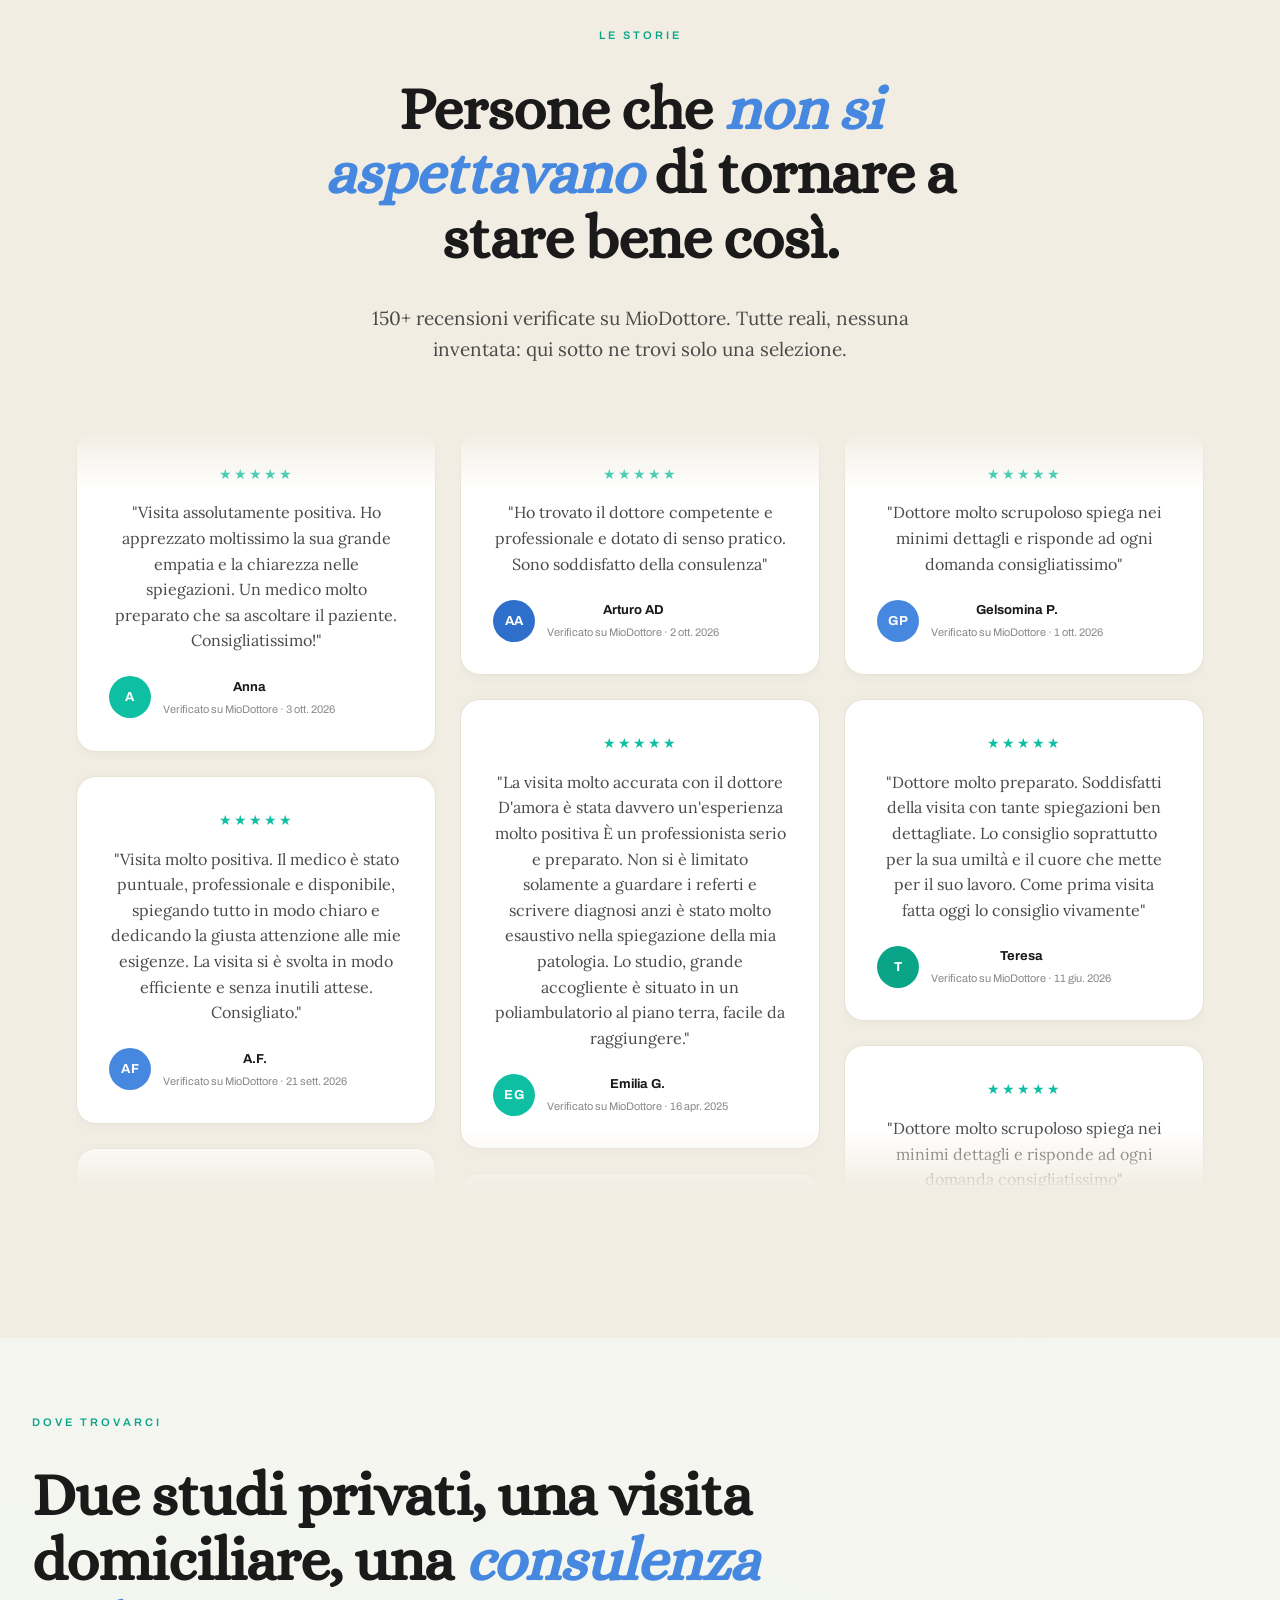
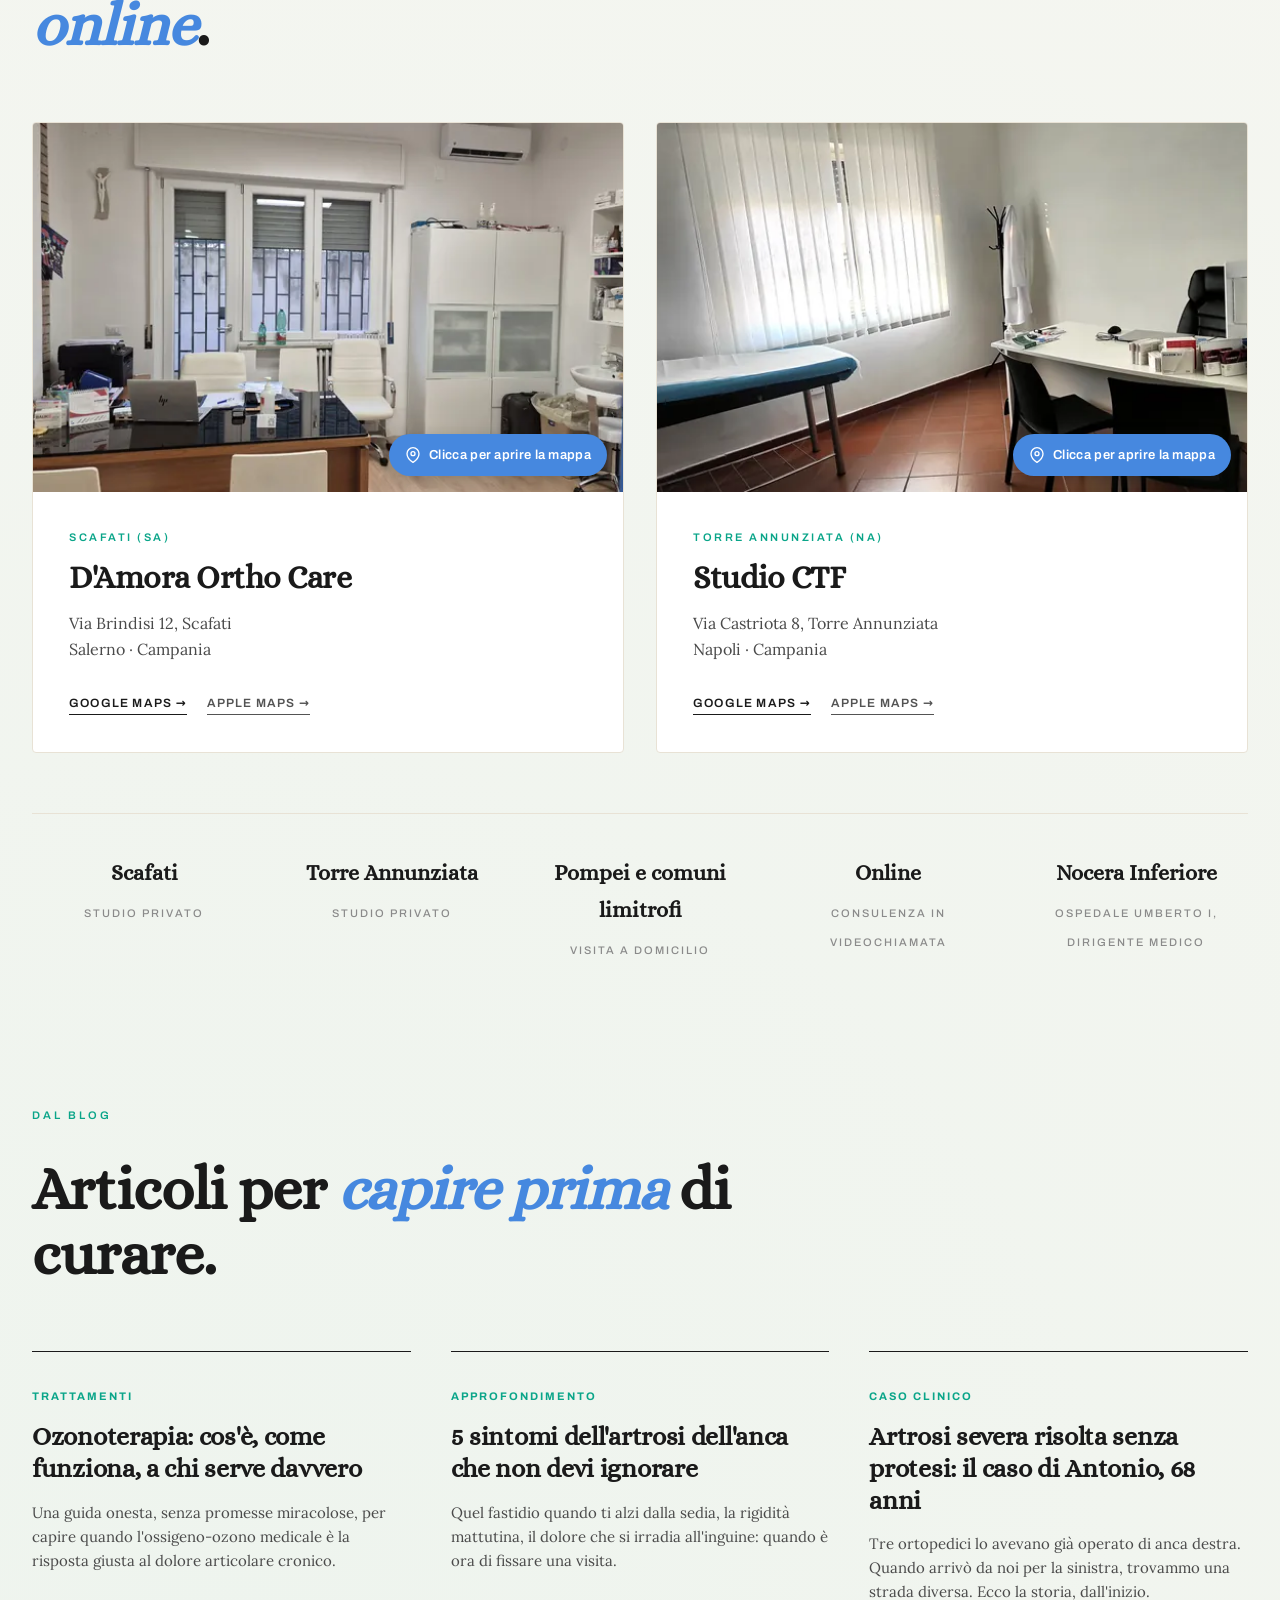
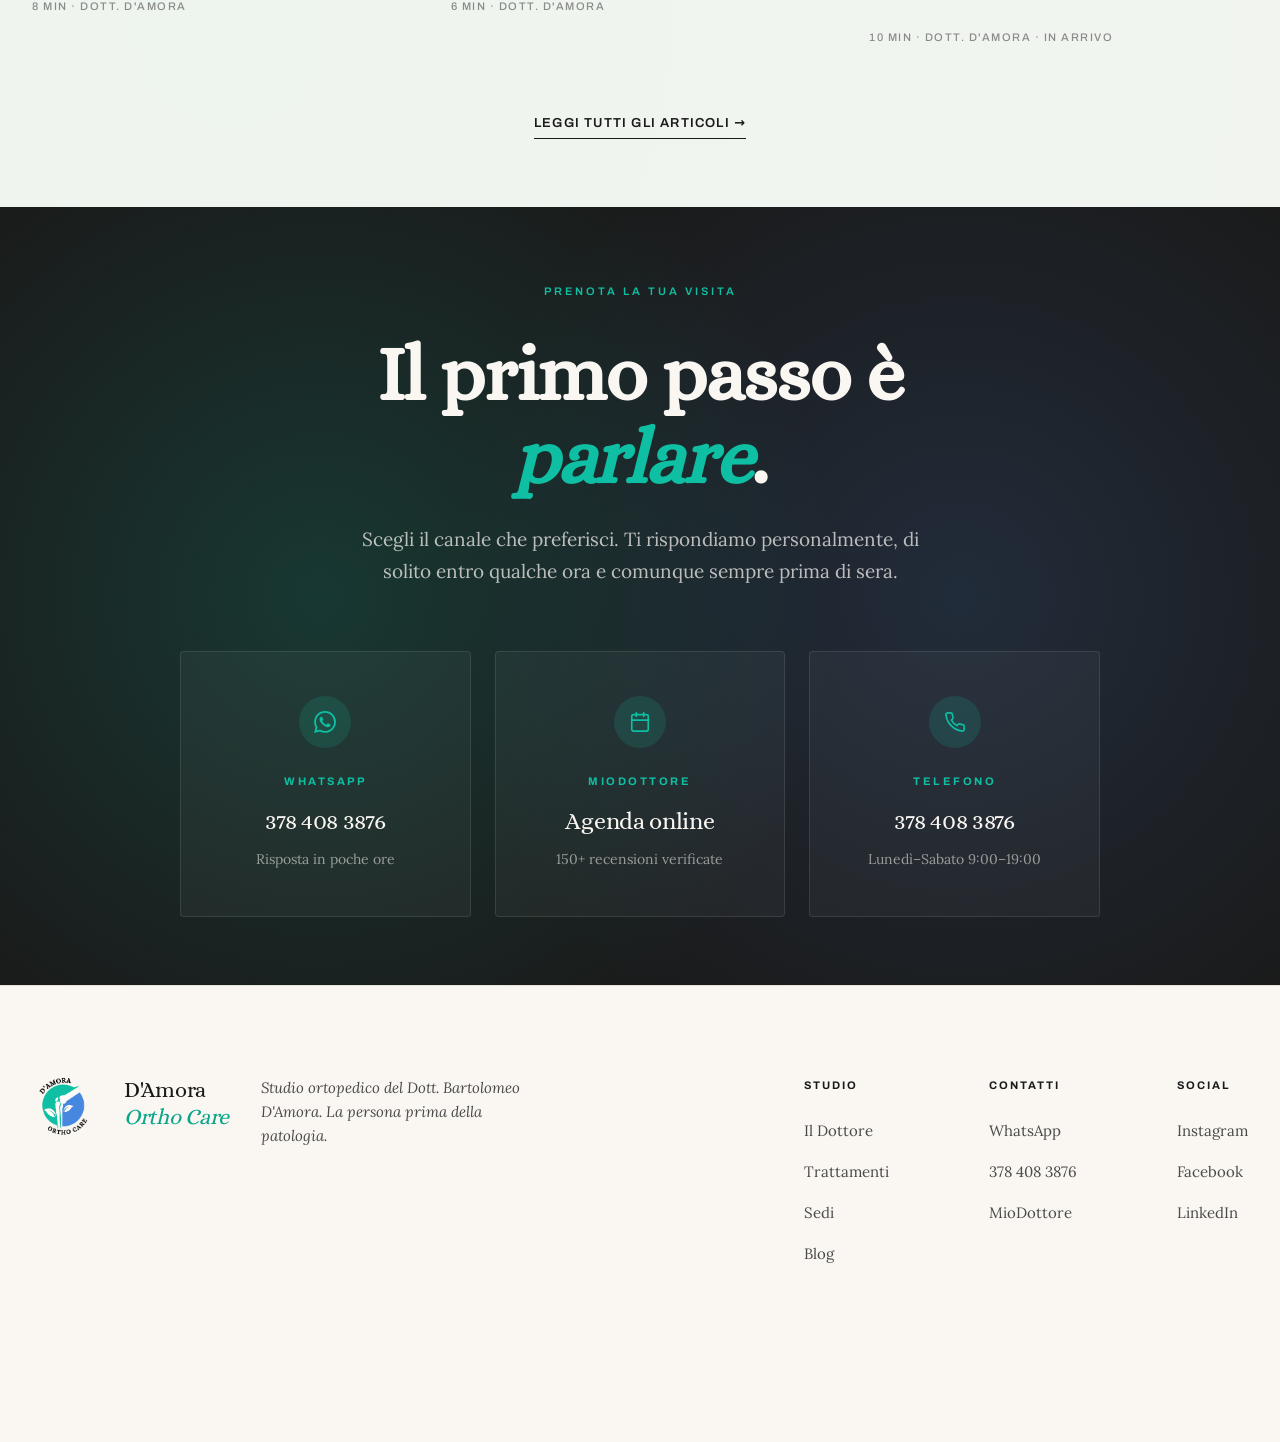
==== commit 3ce0c538: "Recensioni in home: 7 recensioni verificate a 5 stelle con nome o iniziali Sostituite le recensioni " ====
--- a/index.html
+++ b/index.html
@@ -126,78 +126,78 @@
   <div class="container center">
     <div class="kicker">Le storie</div>
     <h2 class="section-title">Persone che <em>non si aspettavano</em> di tornare a stare bene così.</h2>
-    <p class="hero-intro" style="max-width: 560px; margin-left: auto; margin-right: auto;">150+ recensioni verificate su MioDottore. Tutte reali, tutte a 5 stelle, nessuna inventata: qui sotto ne trovi solo una selezione.</p>
+    <p class="hero-intro" style="max-width: 560px; margin-left: auto; margin-right: auto;">150+ recensioni verificate su MioDottore. Tutte reali, nessuna inventata: qui sotto ne trovi solo una selezione.</p>
 
     <div class="testimonials-v2-grid">
       <div class="testimonial-column">
         <ul class="testimonial-track" style="--ttrack-duration: 32s; list-style: none; margin: 0; padding: 0;">
           <li class="testimonial-card-v2">
             <div class="testimonial-stars">★★★★★</div>
+            <p>"Visita assolutamente positiva. Ho apprezzato moltissimo la sua grande empatia e la chiarezza nelle spiegazioni. Un medico molto preparato che sa ascoltare il paziente. Consigliatissimo!"</p>
+            <div class="testimonial-card-v2-footer">
+              <div class="testimonial-avatar-initials avatar-c1">A</div>
+              <div>
+                <div class="testimonial-card-v2-name">Anna</div>
+                <div class="testimonial-card-v2-meta">Verificato su MioDottore · 3 ott. 2026</div>
+              </div>
+            </div>
+          </li>
+          <li class="testimonial-card-v2">
+            <div class="testimonial-stars">★★★★★</div>
+            <p>"Visita molto positiva. Il medico è stato puntuale, professionale e disponibile, spiegando tutto in modo chiaro e dedicando la giusta attenzione alle mie esigenze. La visita si è svolta in modo efficiente e senza inutili attese. Consigliato."</p>
+            <div class="testimonial-card-v2-footer">
+              <div class="testimonial-avatar-initials avatar-c2">AF</div>
+              <div>
+                <div class="testimonial-card-v2-name">A.F.</div>
+                <div class="testimonial-card-v2-meta">Verificato su MioDottore · 21 sett. 2026</div>
+              </div>
+            </div>
+          </li>
+          <li class="testimonial-card-v2">
+            <div class="testimonial-stars">★★★★★</div>
             <p>"Visita molto accurata spiegazioni esaustive molto empatico e rassicurante"</p>
             <div class="testimonial-card-v2-footer">
-              <div class="testimonial-avatar-initials avatar-c1">L</div>
+              <div class="testimonial-avatar-initials avatar-c3">L</div>
               <div>
                 <div class="testimonial-card-v2-name">Liberato</div>
                 <div class="testimonial-card-v2-meta">Verificato su MioDottore · 3 sett. 2026</div>
               </div>
             </div>
           </li>
-          <li class="testimonial-card-v2">
-            <div class="testimonial-stars">★★★★★</div>
-            <p>"Medico molto competente, professionale e disponibile. Mi ha ascoltata con attenzione, spiegandomi tutto con chiarezza e facendomi sentire subito a mio agio. Lo consiglio vivamente."</p>
-            <div class="testimonial-card-v2-footer">
-              <div class="testimonial-avatar-initials avatar-c2">RG</div>
-              <div>
-                <div class="testimonial-card-v2-name">Rita Gargiulo</div>
-                <div class="testimonial-card-v2-meta">Verificato su MioDottore · 6 ago. 2026</div>
-              </div>
-            </div>
-          </li>
-          <li class="testimonial-card-v2">
-            <div class="testimonial-stars">★★★★★</div>
-            <p>"dottore molto competente consiglio vivamente giovane ma ingamba"</p>
-            <div class="testimonial-card-v2-footer">
-              <div class="testimonial-avatar-initials avatar-c3">M</div>
-              <div>
-                <div class="testimonial-card-v2-name">Mario</div>
-                <div class="testimonial-card-v2-meta">Verificato su MioDottore · 4 sett. 2026</div>
-              </div>
-            </div>
-          </li>
           <!-- duplicato per il loop continuo -->
           <li class="testimonial-card-v2" aria-hidden="true">
             <div class="testimonial-stars">★★★★★</div>
+            <p>"Visita assolutamente positiva. Ho apprezzato moltissimo la sua grande empatia e la chiarezza nelle spiegazioni. Un medico molto preparato che sa ascoltare il paziente. Consigliatissimo!"</p>
+            <div class="testimonial-card-v2-footer">
+              <div class="testimonial-avatar-initials avatar-c1">A</div>
+              <div>
+                <div class="testimonial-card-v2-name">Anna</div>
+                <div class="testimonial-card-v2-meta">Verificato su MioDottore · 3 ott. 2026</div>
+              </div>
+            </div>
+          </li>
+          <li class="testimonial-card-v2" aria-hidden="true">
+            <div class="testimonial-stars">★★★★★</div>
+            <p>"Visita molto positiva. Il medico è stato puntuale, professionale e disponibile, spiegando tutto in modo chiaro e dedicando la giusta attenzione alle mie esigenze. La visita si è svolta in modo efficiente e senza inutili attese. Consigliato."</p>
+            <div class="testimonial-card-v2-footer">
+              <div class="testimonial-avatar-initials avatar-c2">AF</div>
+              <div>
+                <div class="testimonial-card-v2-name">A.F.</div>
+                <div class="testimonial-card-v2-meta">Verificato su MioDottore · 21 sett. 2026</div>
+              </div>
+            </div>
+          </li>
+          <li class="testimonial-card-v2" aria-hidden="true">
+            <div class="testimonial-stars">★★★★★</div>
             <p>"Visita molto accurata spiegazioni esaustive molto empatico e rassicurante"</p>
             <div class="testimonial-card-v2-footer">
-              <div class="testimonial-avatar-initials avatar-c1">L</div>
+              <div class="testimonial-avatar-initials avatar-c3">L</div>
               <div>
                 <div class="testimonial-card-v2-name">Liberato</div>
                 <div class="testimonial-card-v2-meta">Verificato su MioDottore · 3 sett. 2026</div>
               </div>
             </div>
           </li>
-          <li class="testimonial-card-v2" aria-hidden="true">
-            <div class="testimonial-stars">★★★★★</div>
-            <p>"Medico molto competente, professionale e disponibile. Mi ha ascoltata con attenzione, spiegandomi tutto con chiarezza e facendomi sentire subito a mio agio. Lo consiglio vivamente."</p>
-            <div class="testimonial-card-v2-footer">
-              <div class="testimonial-avatar-initials avatar-c2">RG</div>
-              <div>
-                <div class="testimonial-card-v2-name">Rita Gargiulo</div>
-                <div class="testimonial-card-v2-meta">Verificato su MioDottore · 6 ago. 2026</div>
-              </div>
-            </div>
-          </li>
-          <li class="testimonial-card-v2" aria-hidden="true">
-            <div class="testimonial-stars">★★★★★</div>
-            <p>"dottore molto competente consiglio vivamente giovane ma ingamba"</p>
-            <div class="testimonial-card-v2-footer">
-              <div class="testimonial-avatar-initials avatar-c3">M</div>
-              <div>
-                <div class="testimonial-card-v2-name">Mario</div>
-                <div class="testimonial-card-v2-meta">Verificato su MioDottore · 4 sett. 2026</div>
-              </div>
-            </div>
-          </li>
         </ul>
       </div>
 
@@ -205,45 +205,46 @@
         <ul class="testimonial-track" style="--ttrack-duration: 26s; list-style: none; margin: 0; padding: 0;">
           <li class="testimonial-card-v2">
             <div class="testimonial-stars">★★★★★</div>
-            <p>"Una persona scrupolosa ed empatica e soprattutto molto professionale."</p>
-            <div class="testimonial-card-v2-footer">
-              <div class="testimonial-avatar-initials avatar-c4">S</div>
-              <div>
-                <div class="testimonial-card-v2-name">Sergio</div>
-                <div class="testimonial-card-v2-meta">Verificato su MioDottore · 8 ago. 2026</div>
-              </div>
-            </div>
-          </li>
-          <li class="testimonial-card-v2">
-            <div class="testimonial-stars">★★★★★</div>
-            <p>"Ho effettuato recentemente una visita con il Dottore e sono rimasta estremamente soddisfatta. Ha dimostrato una grandissima professionalità oltre ad essere molto preparato e attento."</p>
-            <div class="testimonial-card-v2-footer">
-              <div class="testimonial-avatar-initials avatar-c1">PN</div>
-              <div>
-                <div class="testimonial-card-v2-name">Pizzo Naomy</div>
-                <div class="testimonial-card-v2-meta">Verificato su MioDottore · 3 lug. 2026</div>
-              </div>
-            </div>
-          </li>
-          <li class="testimonial-card-v2" aria-hidden="true">
-            <div class="testimonial-stars">★★★★★</div>
-            <p>"Una persona scrupolosa ed empatica e soprattutto molto professionale."</p>
-            <div class="testimonial-card-v2-footer">
-              <div class="testimonial-avatar-initials avatar-c4">S</div>
-              <div>
-                <div class="testimonial-card-v2-name">Sergio</div>
-                <div class="testimonial-card-v2-meta">Verificato su MioDottore · 8 ago. 2026</div>
-              </div>
-            </div>
-          </li>
-          <li class="testimonial-card-v2" aria-hidden="true">
-            <div class="testimonial-stars">★★★★★</div>
-            <p>"Ho effettuato recentemente una visita con il Dottore e sono rimasta estremamente soddisfatta. Ha dimostrato una grandissima professionalità oltre ad essere molto preparato e attento."</p>
-            <div class="testimonial-card-v2-footer">
-              <div class="testimonial-avatar-initials avatar-c1">PN</div>
-              <div>
-                <div class="testimonial-card-v2-name">Pizzo Naomy</div>
-                <div class="testimonial-card-v2-meta">Verificato su MioDottore · 3 lug. 2026</div>
+            <p>"Ho trovato il dottore competente e professionale e dotato di senso pratico. Sono soddisfatto della consulenza"</p>
+            <div class="testimonial-card-v2-footer">
+              <div class="testimonial-avatar-initials avatar-c4">AA</div>
+              <div>
+                <div class="testimonial-card-v2-name">Arturo AD</div>
+                <div class="testimonial-card-v2-meta">Verificato su MioDottore · 2 ott. 2026</div>
+              </div>
+            </div>
+          </li>
+          <li class="testimonial-card-v2">
+            <div class="testimonial-stars">★★★★★</div>
+            <p>"La visita molto accurata con il dottore D'amora è stata davvero un'esperienza molto positiva È un professionista serio e preparato. Non si è limitato solamente a guardare i referti e scrivere diagnosi anzi è stato molto esaustivo nella spiegazione della mia patologia. Lo studio, grande accogliente è situato in un poliambulatorio al piano terra, facile da raggiungere."</p>
+            <div class="testimonial-card-v2-footer">
+              <div class="testimonial-avatar-initials avatar-c1">EG</div>
+              <div>
+                <div class="testimonial-card-v2-name">Emilia G.</div>
+                <div class="testimonial-card-v2-meta">Verificato su MioDottore · 16 apr. 2025</div>
+              </div>
+            </div>
+          </li>
+          <!-- duplicato per il loop continuo -->
+          <li class="testimonial-card-v2" aria-hidden="true">
+            <div class="testimonial-stars">★★★★★</div>
+            <p>"Ho trovato il dottore competente e professionale e dotato di senso pratico. Sono soddisfatto della consulenza"</p>
+            <div class="testimonial-card-v2-footer">
+              <div class="testimonial-avatar-initials avatar-c4">AA</div>
+              <div>
+                <div class="testimonial-card-v2-name">Arturo AD</div>
+                <div class="testimonial-card-v2-meta">Verificato su MioDottore · 2 ott. 2026</div>
+              </div>
+            </div>
+          </li>
+          <li class="testimonial-card-v2" aria-hidden="true">
+            <div class="testimonial-stars">★★★★★</div>
+            <p>"La visita molto accurata con il dottore D'amora è stata davvero un'esperienza molto positiva È un professionista serio e preparato. Non si è limitato solamente a guardare i referti e scrivere diagnosi anzi è stato molto esaustivo nella spiegazione della mia patologia. Lo studio, grande accogliente è situato in un poliambulatorio al piano terra, facile da raggiungere."</p>
+            <div class="testimonial-card-v2-footer">
+              <div class="testimonial-avatar-initials avatar-c1">EG</div>
+              <div>
+                <div class="testimonial-card-v2-name">Emilia G.</div>
+                <div class="testimonial-card-v2-meta">Verificato su MioDottore · 16 apr. 2025</div>
               </div>
             </div>
           </li>
@@ -254,45 +255,46 @@
         <ul class="testimonial-track" style="--ttrack-duration: 29s; list-style: none; margin: 0; padding: 0;">
           <li class="testimonial-card-v2">
             <div class="testimonial-stars">★★★★★</div>
-            <p>"Visita accurata con spiegazioni dettagliate e chiare."</p>
-            <div class="testimonial-card-v2-footer">
-              <div class="testimonial-avatar-initials avatar-c2">A</div>
-              <div>
-                <div class="testimonial-card-v2-name">Anna</div>
-                <div class="testimonial-card-v2-meta">Verificato su MioDottore · 14 ago. 2026</div>
-              </div>
-            </div>
-          </li>
-          <li class="testimonial-card-v2">
-            <div class="testimonial-stars">★★★★★</div>
-            <p>"Dottore eccezionale Professionale chiaro nelle spiegazioni empatico diagnosi e visita accurata"</p>
-            <div class="testimonial-card-v2-footer">
-              <div class="testimonial-avatar-initials avatar-c3">LB</div>
-              <div>
-                <div class="testimonial-card-v2-name">Lucia Boccia</div>
-                <div class="testimonial-card-v2-meta">Verificato su MioDottore · 3 lug. 2026</div>
-              </div>
-            </div>
-          </li>
-          <li class="testimonial-card-v2" aria-hidden="true">
-            <div class="testimonial-stars">★★★★★</div>
-            <p>"Visita accurata con spiegazioni dettagliate e chiare."</p>
-            <div class="testimonial-card-v2-footer">
-              <div class="testimonial-avatar-initials avatar-c2">A</div>
-              <div>
-                <div class="testimonial-card-v2-name">Anna</div>
-                <div class="testimonial-card-v2-meta">Verificato su MioDottore · 14 ago. 2026</div>
-              </div>
-            </div>
-          </li>
-          <li class="testimonial-card-v2" aria-hidden="true">
-            <div class="testimonial-stars">★★★★★</div>
-            <p>"Dottore eccezionale Professionale chiaro nelle spiegazioni empatico diagnosi e visita accurata"</p>
-            <div class="testimonial-card-v2-footer">
-              <div class="testimonial-avatar-initials avatar-c3">LB</div>
-              <div>
-                <div class="testimonial-card-v2-name">Lucia Boccia</div>
-                <div class="testimonial-card-v2-meta">Verificato su MioDottore · 3 lug. 2026</div>
+            <p>"Dottore molto scrupoloso spiega nei minimi dettagli e risponde ad ogni domanda consigliatissimo"</p>
+            <div class="testimonial-card-v2-footer">
+              <div class="testimonial-avatar-initials avatar-c2">GP</div>
+              <div>
+                <div class="testimonial-card-v2-name">Gelsomina P.</div>
+                <div class="testimonial-card-v2-meta">Verificato su MioDottore · 1 ott. 2026</div>
+              </div>
+            </div>
+          </li>
+          <li class="testimonial-card-v2">
+            <div class="testimonial-stars">★★★★★</div>
+            <p>"Dottore molto preparato. Soddisfatti della visita con tante spiegazioni ben dettagliate. Lo consiglio soprattutto per la sua umiltà e il cuore che mette per il suo lavoro. Come prima visita fatta oggi lo consiglio vivamente"</p>
+            <div class="testimonial-card-v2-footer">
+              <div class="testimonial-avatar-initials avatar-c3">T</div>
+              <div>
+                <div class="testimonial-card-v2-name">Teresa</div>
+                <div class="testimonial-card-v2-meta">Verificato su MioDottore · 11 giu. 2026</div>
+              </div>
+            </div>
+          </li>
+          <!-- duplicato per il loop continuo -->
+          <li class="testimonial-card-v2" aria-hidden="true">
+            <div class="testimonial-stars">★★★★★</div>
+            <p>"Dottore molto scrupoloso spiega nei minimi dettagli e risponde ad ogni domanda consigliatissimo"</p>
+            <div class="testimonial-card-v2-footer">
+              <div class="testimonial-avatar-initials avatar-c2">GP</div>
+              <div>
+                <div class="testimonial-card-v2-name">Gelsomina P.</div>
+                <div class="testimonial-card-v2-meta">Verificato su MioDottore · 1 ott. 2026</div>
+              </div>
+            </div>
+          </li>
+          <li class="testimonial-card-v2" aria-hidden="true">
+            <div class="testimonial-stars">★★★★★</div>
+            <p>"Dottore molto preparato. Soddisfatti della visita con tante spiegazioni ben dettagliate. Lo consiglio soprattutto per la sua umiltà e il cuore che mette per il suo lavoro. Come prima visita fatta oggi lo consiglio vivamente"</p>
+            <div class="testimonial-card-v2-footer">
+              <div class="testimonial-avatar-initials avatar-c3">T</div>
+              <div>
+                <div class="testimonial-card-v2-name">Teresa</div>
+                <div class="testimonial-card-v2-meta">Verificato su MioDottore · 11 giu. 2026</div>
               </div>
             </div>
           </li>
